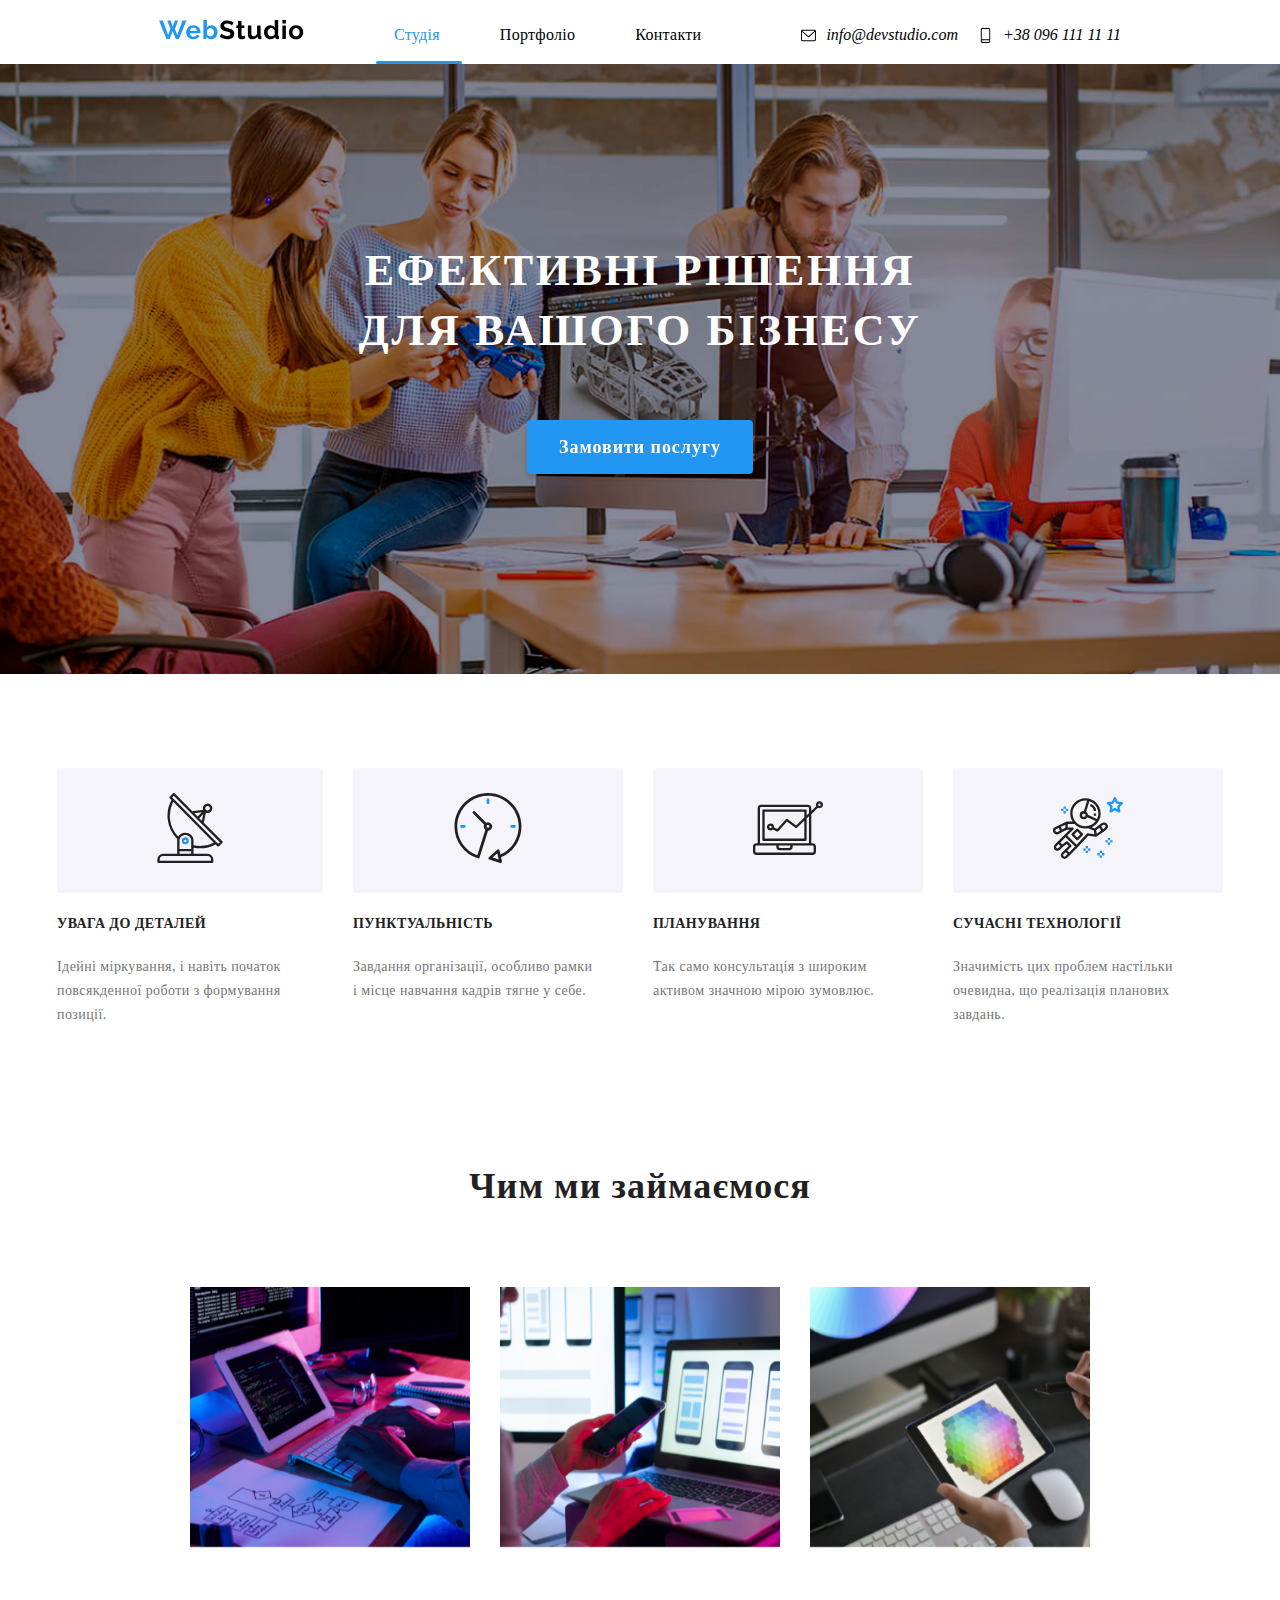
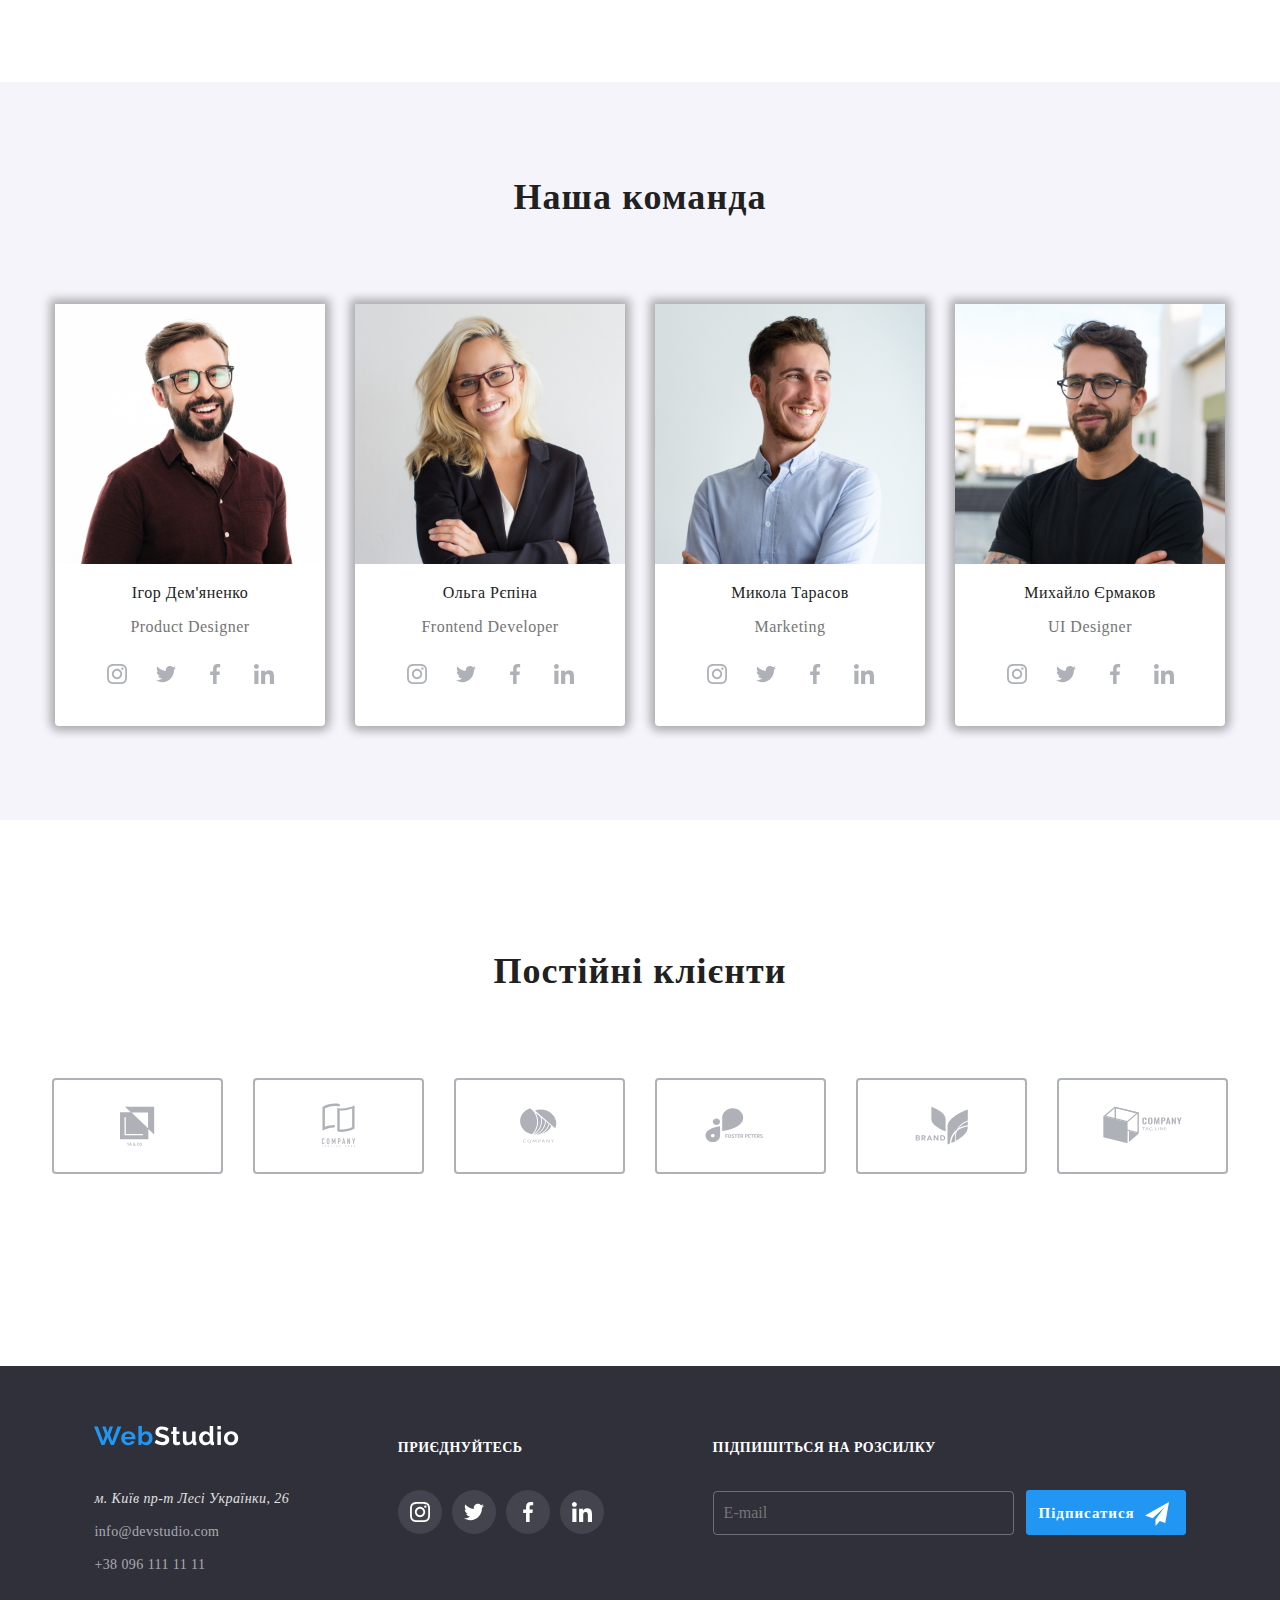
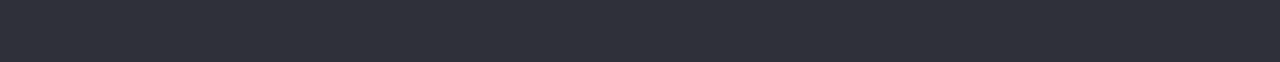
==== index.html @ d67a6b18 "adaptive" ====
<!DOCTYPE html>
<html lang="en">
<head>
    <meta charset="UTF-8">
    <meta name="viewport" content="width=device-width, initial-scale=1.0">
    <link rel="stylesheet" href="./src/studio-pages/css/normalize.css">
    <link rel="stylesheet" href="./src/studio-pages/css/reset.css">
    <link rel="stylesheet" href="./src/studio-pages/css/styles.css">
    <title>Document</title>
</head>
<body>
    <header class="header">
        <div class="container">
            <div class="header__content-element">
                <a href="#" class="logo">
                    <svg class="webs" width="145" height="20" viewBox="0 0 145 20" fill="none" xmlns="http://www.w3.org/2000/svg">
                        <path d="M8.294 0.592H11.596L13.676 6.702L15.756 0.592H19.084L15.938 8.99L18.278 14.892L23.504 0.539999H27.404L19.89 19H16.874L13.676 11.252L10.478 19H7.462L0 0.539999H3.848L9.1 14.892L11.388 8.99L8.294 0.592ZM34.3793 19.26C33.2873 19.26 32.2993 19.078 31.4153 18.714C30.5313 18.3327 29.7773 17.8213 29.1533 17.18C28.5293 16.5387 28.044 15.7933 27.6973 14.944C27.368 14.0947 27.2033 13.202 27.2033 12.266C27.2033 11.2953 27.368 10.3853 27.6973 9.536C28.0266 8.66933 28.5033 7.91533 29.1273 7.274C29.7513 6.61533 30.5053 6.09533 31.3893 5.714C32.2906 5.33267 33.296 5.142 34.4053 5.142C35.5146 5.142 36.5026 5.33267 37.3693 5.714C38.2533 6.09533 38.9986 6.60667 39.6053 7.248C40.2293 7.88933 40.6973 8.63467 41.0093 9.484C41.3386 10.3333 41.5033 11.2173 41.5033 12.136C41.5033 12.3613 41.4946 12.578 41.4773 12.786C41.4773 12.994 41.46 13.1673 41.4253 13.306H30.8953C30.9473 13.8433 31.0773 14.32 31.2853 14.736C31.4933 15.152 31.762 15.5073 32.0913 15.802C32.4206 16.0967 32.7933 16.322 33.2093 16.478C33.6253 16.634 34.0586 16.712 34.5093 16.712C35.2026 16.712 35.8526 16.5473 36.4593 16.218C37.0833 15.8713 37.508 15.4207 37.7333 14.866L40.7233 15.698C40.2206 16.738 39.4146 17.596 38.3053 18.272C37.2133 18.9307 35.9046 19.26 34.3793 19.26ZM37.9153 11.044C37.8286 10.0213 37.4473 9.20667 36.7713 8.6C36.1126 7.976 35.3066 7.664 34.3533 7.664C33.8853 7.664 33.4433 7.75067 33.0273 7.924C32.6286 8.08 32.2733 8.30533 31.9613 8.6C31.6493 8.89467 31.3893 9.25 31.1813 9.666C30.9906 10.082 30.878 10.5413 30.8433 11.044H37.9153ZM52.1538 19.26C51.1138 19.26 50.1864 19.026 49.3718 18.558C48.5571 18.09 47.9158 17.4487 47.4478 16.634V19H44.4058V0.0199995H47.8898V7.768C48.3751 6.936 49.0078 6.29467 49.7878 5.844C50.5851 5.376 51.5124 5.142 52.5698 5.142C53.4538 5.142 54.2598 5.33267 54.9878 5.714C55.7158 6.09533 56.3398 6.60667 56.8598 7.248C57.3971 7.88933 57.8044 8.64333 58.0818 9.51C58.3764 10.3767 58.5238 11.2867 58.5238 12.24C58.5238 13.228 58.3591 14.1467 58.0298 14.996C57.7178 15.8453 57.2758 16.5907 56.7038 17.232C56.1318 17.856 55.4558 18.35 54.6758 18.714C53.8958 19.078 53.0551 19.26 52.1538 19.26ZM51.1918 16.296C51.7464 16.296 52.2578 16.192 52.7258 15.984C53.1938 15.7587 53.5924 15.464 53.9218 15.1C54.2511 14.736 54.5024 14.3113 54.6758 13.826C54.8664 13.3407 54.9618 12.8207 54.9618 12.266C54.9618 11.7113 54.8751 11.1827 54.7018 10.68C54.5284 10.1773 54.2771 9.73533 53.9478 9.354C53.6358 8.97267 53.2631 8.66933 52.8298 8.444C52.3964 8.21867 51.9198 8.106 51.3998 8.106C50.6198 8.106 49.9178 8.366 49.2938 8.886C48.6871 9.38867 48.2191 10.0127 47.8898 10.758V14.008C48.0111 14.3547 48.1844 14.6667 48.4098 14.944C48.6524 15.2213 48.9211 15.464 49.2158 15.672C49.5104 15.8627 49.8311 16.0187 50.1778 16.14C50.5244 16.244 50.8624 16.296 51.1918 16.296Z" fill="#2196F3"/>
                        <path d="M73.0003 5.376C72.8789 5.25467 72.6536 5.09 72.3243 4.882C72.0123 4.674 71.6223 4.47467 71.1543 4.284C70.7036 4.076 70.2096 3.90267 69.6723 3.764C69.1349 3.62533 68.5889 3.556 68.0343 3.556C67.0463 3.556 66.3096 3.738 65.8243 4.102C65.3389 4.466 65.0963 4.97733 65.0963 5.636C65.0963 6.01733 65.1829 6.338 65.3563 6.598C65.5469 6.84067 65.8156 7.05733 66.1623 7.248C66.5089 7.43867 66.9423 7.612 67.4623 7.768C67.9996 7.924 68.6149 8.08867 69.3083 8.262C70.2096 8.50467 71.0243 8.76467 71.7523 9.042C72.4976 9.31933 73.1216 9.666 73.6243 10.082C74.1443 10.498 74.5429 11.0007 74.8203 11.59C75.0976 12.162 75.2363 12.8727 75.2363 13.722C75.2363 14.71 75.0456 15.5593 74.6643 16.27C74.3003 16.9633 73.7976 17.5267 73.1563 17.96C72.5323 18.3933 71.8043 18.714 70.9723 18.922C70.1576 19.1127 69.2996 19.208 68.3983 19.208C67.0116 19.208 65.6423 19 64.2903 18.584C62.9383 18.168 61.7249 17.5787 60.6503 16.816L62.2363 13.722C62.3923 13.878 62.6696 14.086 63.0683 14.346C63.4843 14.5887 63.9696 14.84 64.5243 15.1C65.0789 15.3427 65.6943 15.5507 66.3703 15.724C67.0463 15.8973 67.7396 15.984 68.4503 15.984C70.4263 15.984 71.4143 15.3513 71.4143 14.086C71.4143 13.6873 71.3016 13.3493 71.0763 13.072C70.8509 12.7947 70.5303 12.552 70.1143 12.344C69.6983 12.136 69.1956 11.9453 68.6063 11.772C68.0169 11.5987 67.3583 11.408 66.6303 11.2C65.7463 10.9573 64.9749 10.6973 64.3163 10.42C63.6749 10.1253 63.1376 9.78733 62.7043 9.406C62.2709 9.00733 61.9416 8.55667 61.7163 8.054C61.5083 7.534 61.4043 6.91867 61.4043 6.208C61.4043 5.272 61.5776 4.44 61.9243 3.712C62.2709 2.984 62.7476 2.37733 63.3543 1.892C63.9783 1.40667 64.6976 1.04267 65.5123 0.799999C66.3269 0.539999 67.2023 0.409999 68.1383 0.409999C69.4383 0.409999 70.6343 0.617999 71.7263 1.034C72.8183 1.43267 73.7716 1.90933 74.5863 2.464L73.0003 5.376ZM86.4013 18.298C85.9333 18.506 85.3613 18.714 84.6853 18.922C84.0093 19.13 83.2986 19.234 82.5533 19.234C82.0679 19.234 81.6086 19.1733 81.1753 19.052C80.7593 18.9307 80.3866 18.74 80.0573 18.48C79.7453 18.2027 79.4939 17.856 79.3033 17.44C79.1126 17.0067 79.0173 16.4867 79.0173 15.88V8.054H77.2233V5.376H79.0173V0.956H82.5013V5.376H85.3613V8.054H82.5013V14.71C82.5013 15.1953 82.6226 15.542 82.8653 15.75C83.1253 15.9407 83.4373 16.036 83.8013 16.036C84.1653 16.036 84.5206 15.9753 84.8673 15.854C85.2139 15.7327 85.4913 15.6287 85.6993 15.542L86.4013 18.298ZM93.1558 19.26C91.7518 19.26 90.6858 18.8093 89.9578 17.908C89.2298 17.0067 88.8658 15.672 88.8658 13.904V5.376H92.3498V13.15C92.3498 15.2473 93.1038 16.296 94.6118 16.296C95.2878 16.296 95.9378 16.0967 96.5618 15.698C97.2031 15.282 97.7231 14.658 98.1218 13.826V5.376H101.606V14.996C101.606 15.36 101.666 15.62 101.788 15.776C101.926 15.932 102.143 16.0187 102.438 16.036V19C102.091 19.0693 101.796 19.1127 101.554 19.13C101.328 19.1473 101.12 19.156 100.93 19.156C100.306 19.156 99.7944 19.0173 99.3958 18.74C99.0144 18.4453 98.7891 18.0467 98.7198 17.544L98.6418 16.452C98.0351 17.388 97.2551 18.09 96.3018 18.558C95.3484 19.026 94.2998 19.26 93.1558 19.26ZM111.49 19.26C110.554 19.26 109.687 19.078 108.89 18.714C108.093 18.35 107.408 17.8473 106.836 17.206C106.264 16.5647 105.813 15.8193 105.484 14.97C105.172 14.1033 105.016 13.176 105.016 12.188C105.016 11.2 105.163 10.2813 105.458 9.432C105.77 8.58267 106.195 7.83733 106.732 7.196C107.269 6.55467 107.911 6.052 108.656 5.688C109.401 5.324 110.216 5.142 111.1 5.142C112.105 5.142 113.007 5.38467 113.804 5.87C114.619 6.35533 115.251 6.988 115.702 7.768V0.0199995H119.186V14.996C119.186 15.36 119.247 15.62 119.368 15.776C119.489 15.932 119.697 16.0187 119.992 16.036V19C119.385 19.1213 118.891 19.182 118.51 19.182C117.886 19.182 117.375 19.026 116.976 18.714C116.577 18.402 116.352 17.9947 116.3 17.492L116.222 16.634C115.719 17.5007 115.035 18.1593 114.168 18.61C113.319 19.0433 112.426 19.26 111.49 19.26ZM112.4 16.296C112.729 16.296 113.067 16.244 113.414 16.14C113.761 16.0187 114.081 15.854 114.376 15.646C114.671 15.438 114.931 15.1953 115.156 14.918C115.399 14.6407 115.581 14.3373 115.702 14.008V10.758C115.563 10.3767 115.364 10.03 115.104 9.718C114.861 9.38867 114.575 9.11133 114.246 8.886C113.934 8.64333 113.596 8.45267 113.232 8.314C112.885 8.17533 112.539 8.106 112.192 8.106C111.672 8.106 111.187 8.21867 110.736 8.444C110.303 8.66933 109.93 8.98133 109.618 9.38C109.306 9.76133 109.063 10.2033 108.89 10.706C108.717 11.2087 108.63 11.7287 108.63 12.266C108.63 12.838 108.725 13.3667 108.916 13.852C109.107 14.3373 109.367 14.762 109.696 15.126C110.025 15.49 110.415 15.776 110.866 15.984C111.334 16.192 111.845 16.296 112.4 16.296ZM123.386 19V5.376H126.87V19H123.386ZM123.386 3.478V0.0199995H126.87V3.478H123.386ZM137.085 19.26C135.975 19.26 134.979 19.0693 134.095 18.688C133.211 18.3067 132.457 17.7953 131.833 17.154C131.226 16.4953 130.758 15.7413 130.429 14.892C130.099 14.0427 129.935 13.15 129.935 12.214C129.935 11.2607 130.099 10.3593 130.429 9.51C130.758 8.66067 131.226 7.91533 131.833 7.274C132.457 6.61533 133.211 6.09533 134.095 5.714C134.979 5.33267 135.975 5.142 137.085 5.142C138.194 5.142 139.182 5.33267 140.049 5.714C140.933 6.09533 141.678 6.61533 142.285 7.274C142.909 7.91533 143.385 8.66067 143.715 9.51C144.044 10.3593 144.209 11.2607 144.209 12.214C144.209 13.15 144.044 14.0427 143.715 14.892C143.385 15.7413 142.917 16.4953 142.311 17.154C141.704 17.7953 140.959 18.3067 140.075 18.688C139.191 19.0693 138.194 19.26 137.085 19.26ZM133.523 12.214C133.523 12.8207 133.609 13.3753 133.783 13.878C133.973 14.3633 134.225 14.788 134.537 15.152C134.866 15.516 135.247 15.802 135.681 16.01C136.114 16.2007 136.582 16.296 137.085 16.296C137.587 16.296 138.055 16.2007 138.489 16.01C138.922 15.802 139.295 15.516 139.607 15.152C139.936 14.788 140.187 14.3547 140.361 13.852C140.551 13.3493 140.647 12.7947 140.647 12.188C140.647 11.5987 140.551 11.0527 140.361 10.55C140.187 10.0473 139.936 9.614 139.607 9.25C139.295 8.886 138.922 8.60867 138.489 8.418C138.055 8.21 137.587 8.106 137.085 8.106C136.582 8.106 136.114 8.21 135.681 8.418C135.247 8.626 134.866 8.912 134.537 9.276C134.225 9.64 133.973 10.0733 133.783 10.576C133.609 11.0787 133.523 11.6247 133.523 12.214Z" fill="black"/>
                    </svg>
                </a>
                <div class="header__content">
                    <div class="header__content-top">
                        <nav class="navigation">
                            <ul class="navigation__list">
                                <li class="navigation__list-item">
                                    <a href="./index.html" class="navigation__list-link active">Студія</a>
                                </li>
                                <li class="navigation__list-item">
                                    <a href="./portfolio.html" class="navigation__list-link">Портфоліо</a>
                                </li>
                                <li class="navigation__list-item">
                                    <a href="#contacts" class="navigation__list-link">Контакти</a>
                                </li>
                            </ul>
                        </nav>
                    </div>
                    <address class="address">
                        <a href="mailto:info@devstudio.com" class="address__link">
                            <svg version="1.1" xmlns="http://www.w3.org/2000/svg" width="15" height="15" viewBox="0 0 1365 1024" fill="inherit">
                                <g id="icomoon-ignore"></g>
                                <path d="M1237.333 0h-1109.333c-70.571 0-128 57.429-128 128v768c0 70.571 57.429 128 128 128h1109.333c70.571 0 128-57.429 128-128v-768c0-70.571-57.429-128-128-128zM1237.333 85.333c5.803 0 11.349 1.195 16.384 3.328l-571.051 494.933-571.051-494.933c4.836-2.091 10.465-3.313 16.378-3.328h1109.339zM1237.333 938.667h-1109.333c-23.564 0-42.667-19.103-42.667-42.667v0-717.227l569.344 493.483c7.448 6.5 17.256 10.464 27.989 10.464s20.541-3.963 28.040-10.507l-0.051 0.043 569.344-493.483v717.227c0 23.564-19.103 42.667-42.667 42.667v0z"></path>
                            </svg>                                
                            info@devstudio.com
                        </a>
                        <a href="tel:+380961111111" class="address__link">
                            <svg version="1.1" xmlns="http://www.w3.org/2000/svg" width="15" height="15" viewBox="0 0 640 1024" fill="inherit">
                                <g id="icomoon-ignore"></g>
                                <path fill="inherit" d="M544 0h-448c-52.928 0-96 43.072-96 96v832c0 52.928 43.072 96 96 96h448c52.928 0 96-43.072 96-96v-832c0-52.928-43.072-96-96-96zM96 64h448c17.673 0 32 14.327 32 32v0 672h-512v-672c0-17.673 14.327-32 32-32v0zM544 960h-448c-17.673 0-32-14.327-32-32v0-96h512v96c0 17.673-14.327 32-32 32v0z"></path>
                                <path fill="#757575" d="M150.656 879.296c5.767 5.232 9.374 12.755 9.374 21.12s-3.607 15.888-9.35 21.099l-0.024 0.021c-5.952 5.449-13.914 8.787-22.656 8.787s-16.704-3.339-22.681-8.81l0.025 0.023c-5.767-5.232-9.374-12.755-9.374-21.12s3.607-15.888 9.35-21.099l0.024-0.021c5.952-5.449 13.914-8.787 22.656-8.787s16.704 3.339 22.681 8.81l-0.025-0.023z"></path>
                            </svg>
                            +38 096 111 11 11
                        </a>
                    </address>
                </div>
                <div class="header__burger">
                    <nav class="header__navigation">
                        <input type="checkbox" id="toggle" class="header__form">
                        <label for="toggle" class="header__lab">
                          <span></span>
                        </label>
                        <ul class="menu__burger">
                            <li class="menu__burger-item">
                                <a href="#" class="menu__link-studio menu__burger-link">Студія</a>
                            </li>
                            <li class="menu__burger-item">
                                <a href="#" class="menu__burger-link">Портфоліо</a>
                            </li>
                            <li class="menu__burger-item">
                                <a href="#" class="menu__burger-link">Контакти</a>
                            </li>
                        </ul>
                        <div class="contacts"> 
                            <address class="address">
                                <a href="mailto:info@devstudio.com" class="address__email">
                                    info@devstudio.com
                                </a>
                            </address>
                            <address class="address">
                                <a href="tel:+380961111111"  class="address__number">
                                    +38 096 111 11 11
                                </a>
                            </address>
                        </div>
                        <div class="social__programs">
                            <ul class="sites">
                                <li class="site__item">
                                    <a href="https://instagram.com/" class="site__link">
                                        Instagram
                                    </a>
                                </li>
                                <li class="site__item">
                                    <a href="https://twitter.com/" class="site__link">
                                        Twitter
                                    </a>
                                </li>
                                <li class="site__item">
                                    <a href="http://facebook.com/" class="site__link">
                                        Facebook
                                    </a>
                                </li>
                                <li class="site__item">
                                    <a href="https://www.linkedin.com/" class="site__link">
                                        LinkedIn
                                    </a>
                                </li>
                            </ul>
                        </div>
                    </nav>
                </div>
            </div>
        </div>
    </header>
    <main>
        <section class="overlay">
            <div class="container overlay__content">
                <h1 class="overlay__title">
                    Ефективні рішення <br>
                    для вашого бізнесу
                </h1>
                <button class="overlay__button btn-open" data-modal-open>
                    <span data-hover="Замовити послугу">
                        Замовити послугу
                    </span>
                </button>
                <div class="backdrop is-hidden" data-modal>
                    <div class="modal">
                      <span class="modal__btn" data-modal-close>
                        <svg class="modal__btn-svg" width="18" height="18" viewBox="0 0 18 18" xmlns="http://www.w3.org/2000/svg">
                          <path d="M15 4.10786L13.8921 3L9.5 7.39214L5.10786 3L4 4.10786L8.39214 8.5L4 12.8921L5.10786 14L9.5 9.60786L13.8921 14L15 12.8921L10.6079 8.5L15 4.10786Z" fill="inherit"/>
                          </svg>
                      </span>
                      <h3 class="modal__title">
                        Залиште свої дані, ми вам передзвонимо
                      </h3>
                      <form class="search">
                        <div class="search__contact">
                          <div class="search__contact-name">
                            <label class="contact__name" for="name">Ім'я</label>
                            <input type="name" class="contact__name-term" name="name" required>
                          </div>
                          <div class="search__contact-mobile">
                            <label class="contact__name" for="tel">Телефон</label> 
                            <input type="tel" class="contact__mobile-term" name="phone" required>
                          </div>
                          <div class="search__contact-email">
                            <label class="contact__name" for="emeil">Пошта</label>
                            <input type="email" class="contact__email-term" name="emeil" required>
                          </div>
                          <div class="search__contact-comment">
                            <label class="contact__name" for="text">Коментар</label>
                            <textarea name="text" class="contact__comment-term" id="" cols="30" rows="10" placeholder="Введіть текст"></textarea>
                          </div>
                        </div>
                      </form>
                      <div class="contract">
                        <div class="contract__circs">
                            <label class="contract__circs-check">
                                <input type="checkbox">
                                <span class="checkmark"></span>
                            </label>
                            <p class="contract__circs-text">
                                Погоджуюся з розсилкою та приймаю
                            </p>
                            <a href="#" class="contract__circs-link">
                                Умови договору
                            </a>
                        </div>
                        <button type="submit" class="contract__circs-button">Відправити</button>
                      </div>
                    </div>
                </div>
            </div>
        </section>
        <section class="information">
            <div class="container information__content">
                <div class="information__content-attention">
                    <div class="information__attention-photo">
                        <svg class="attention-to-detil" xmlns="http://www.w3.org/2000/svg" width="66" height="70" fill="none">
                            <path fill="#212121" d="m65.316 48.339-18.47-18.605 2.05-10.097a4.655 4.655 0 0 0 1.66.319h.014a4.723 4.723 0 1 0-4.394-3.14l-10.85 1.325L17.628.35a1.166 1.166 0 0 0-.824-.35c-.306.002-.6.124-.817.34L12.68 3.63a1.167 1.167 0 0 0 0 1.65l1.78 1.805a32.686 32.686 0 0 0 5.511 38.638c.094.09.202.161.32.213a6.77 6.77 0 0 0-.114 1.197v13.534h-14A5.84 5.84 0 0 0 .342 66.5v2.333C.342 69.478.865 70 1.51 70h53.667c.644 0 1.166-.522 1.166-1.167V66.5a5.84 5.84 0 0 0-5.833-5.833h-14v-5.998c2.193.46 4.428.694 6.669.7a32.483 32.483 0 0 0 15.4-3.901l1.79 1.8c.216.221.513.347.823.35.306-.002.6-.124.817-.34l3.308-3.29a1.167 1.167 0 0 0 0-1.65ZM48.925 13.635a2.333 2.333 0 1 1 1.645 3.987h-.008a2.333 2.333 0 0 1-1.633-3.987h-.004ZM46.178 21.3l-1.309 6.444-2.571-2.587 3.88-3.857Zm-1.325-1.973-4.2 4.176-3.25-3.267 7.45-.909ZM50.509 63a3.5 3.5 0 0 1 3.5 3.5v1.167H2.676V66.5a3.5 3.5 0 0 1 3.5-3.5h44.333Zm-16.333-4.667v2.334H22.509v-2.334h11.667ZM22.509 56v-8.867c0-2.83 2.617-5.133 5.833-5.133 3.217 0 5.834 2.303 5.834 5.133V56H22.509Zm14-3.71v-5.157c0-4.117-3.663-7.466-8.167-7.466a8.312 8.312 0 0 0-7.177 3.907A30.34 30.34 0 0 1 16.18 8.82l40.692 40.925a30.233 30.233 0 0 1-20.363 2.544Zm24.695-1.496-1.644-1.653L16.792 6.116l-1.65-1.655 1.65-1.645L34.15 20.272c.008 0 .013.015.021.021l28.688 28.856-1.655 1.645Z"/>
                            <path fill="#2196F3" d="M28.353 44.333h-.01a3.5 3.5 0 0 0-.011 7h.01a3.5 3.5 0 1 0 .01-7Zm.816 4.328a1.167 1.167 0 1 1-.827-1.994 1.166 1.166 0 0 1 .817 1.993h.01Z"/>
                        </svg>
                    </div>
                    <h5 class="information__title">
                        УВАГА ДО ДЕТАЛЕЙ
                    </h5>
                    <p class="information__text">
                        Ідейні міркування, і навіть початок <br> 
                        повсякденної роботи з формування <br> 
                        позиції.
                    </p>
                </div>
                <div class="information__content-punctuality">
                    <div class="information__clock-photo">
                        <svg class="clock" xmlns="http://www.w3.org/2000/svg" width="70" height="70" fill="none">
                            <g clip-path="url(#a)">
                                <path fill="#212121" d="M68.461 33.471C68.458 14.982 53.466-.004 34.975 0 16.485.004 1.5 14.996 1.504 33.486A33.479 33.479 0 0 0 24.799 65.37c.133.042.27.063.41.063.263 0 .521-.071.748-.205.296-.175.516-.453.62-.78l8.454-26.797a4.184 4.184 0 1 0-1.837-7.95L22.025 18.53a1.395 1.395 0 0 0-1.972 1.973l11.163 11.176a4.104 4.104 0 0 0 1.173 5.051l-8.055 25.535C8.414 56.4.262 38.74 6.126 22.82 11.991 6.9 29.65-1.252 45.571 4.613c15.92 5.864 24.072 23.524 18.207 39.444A30.72 30.72 0 0 1 47.455 61.5l-.87-4.1a1.394 1.394 0 0 0-2.294-.752l-8.393 7.494a1.394 1.394 0 0 0 .505 2.372l10.716 3.42a1.394 1.394 0 0 0 1.791-1.619l-.855-4.022a33.37 33.37 0 0 0 20.406-30.82Zm-33.478-1.394a1.395 1.395 0 1 1 0 2.79 1.395 1.395 0 0 1 0-2.79Zm4.594 32.515 4.778-4.262 1.319 6.213-6.097-1.951Z"/>
                                <path fill="#2196F3" d="M33.588 6.967v2.79a1.395 1.395 0 1 0 2.79 0v-2.79a1.395 1.395 0 0 0-2.79 0ZM8.479 32.077a1.395 1.395 0 0 0 0 2.79h2.79a1.395 1.395 0 1 0 0-2.79h-2.79ZM61.486 34.867a1.395 1.395 0 1 0 0-2.79h-2.79a1.395 1.395 0 0 0 0 2.79h2.79Z"/>
                            </g>
                            <defs>
                                <clipPath id="a">
                                    <path fill="#fff" d="M0 0h70v70H0z"/>
                                </clipPath>
                            </defs>
                        </svg>
                    </div>
                    <h5 class="information__title">
                        ПУНКТУАЛЬНІСТЬ
                    </h5>
                    <p class="information__text">
                        Завдання організації, особливо рамки <br> 
                        і місце навчання кадрів тягне у себе.
                    </p>
                </div>
                <div class="information__content-planninig">
                    <div class="information__planning-photo">
                        <svg class="planning" xmlns="http://www.w3.org/2000/svg" width="70" height="54" fill="none">
                            <path fill="#212121" d="M3.498 53.886h55.97a3.498 3.498 0 0 0 3.499-3.498v-4.664a3.498 3.498 0 0 0-3.498-3.498h-1.166v-29.08l6.623-6.274a3.518 3.518 0 1 0-1.633-1.668l-4.99 4.73v-2.69a3.498 3.498 0 0 0-3.498-3.498H8.162a3.498 3.498 0 0 0-3.498 3.498v34.982H3.498A3.498 3.498 0 0 0 0 45.724v4.664a3.498 3.498 0 0 0 3.498 3.498ZM66.465 2.58a1.166 1.166 0 1 1 0 2.332 1.166 1.166 0 0 1 0-2.332ZM6.996 7.244c0-.644.522-1.166 1.166-1.166h46.643c.644 0 1.166.522 1.166 1.166v4.897l-2.332 2.216v-4.78c0-.645-.523-1.167-1.167-1.167H10.495c-.644 0-1.167.522-1.167 1.166v29.152c0 .644.523 1.166 1.167 1.166h41.977c.645 0 1.167-.522 1.167-1.166V17.565l2.332-2.21v26.87H6.996V7.246Zm10.495 15.159a3.498 3.498 0 1 0 2.422 6.012l4.053 2.034c.471.235 1.042.125 1.392-.269l8.616-9.693 8.47 6.347c.455.34 1.089.304 1.501-.086l7.361-6.973v17.787H11.661v-26.82h39.645v5.82l-8.25 7.813-8.54-6.403a1.167 1.167 0 0 0-1.572.157l-8.734 9.828-3.265-1.633c.023-.14.038-.281.044-.423a3.498 3.498 0 0 0-3.498-3.498Zm1.166 3.498a1.166 1.166 0 1 1-2.332 0 1.166 1.166 0 0 1 2.332 0Zm6.996 18.657h11.66v1.166c0 .644-.521 1.166-1.165 1.166h-9.329a1.166 1.166 0 0 1-1.166-1.166v-1.166Zm-23.32 1.166c0-.644.521-1.166 1.165-1.166h19.823v1.166a3.498 3.498 0 0 0 3.498 3.498h9.329a3.498 3.498 0 0 0 3.498-3.498v-1.166h19.823c.644 0 1.166.522 1.166 1.166v4.664c0 .644-.522 1.166-1.166 1.166H3.499a1.166 1.166 0 0 1-1.167-1.166v-4.664Z"/>
                        </svg>
                    </div>
                    <h5 class="information__title">
                        ПЛАНУВАННЯ
                    </h5>
                    <p class="information__text">
                        Так само консультація з широким <br> 
                        активом значною мірою зумовлює.
                    </p>
                </div>
                <div class="information__content-technology">
                    <div class="information__astronaut-photo">
                        <svg class="astronaut" xmlns="http://www.w3.org/2000/svg" width="70" height="70" fill="none">
                            <path fill="#2196F3" d="M69.943 9.896a1.168 1.168 0 0 0-.941-.793l-4.18-.608-1.87-3.787c-.391-.798-1.7-.798-2.091 0l-1.87 3.787-4.18.608a1.167 1.167 0 0 0-.648 1.99l3.026 2.948-.714 4.162c-.075.438.105.88.463 1.142.363.263.837.296 1.23.088l3.738-1.966 3.738 1.966a1.168 1.168 0 0 0 1.693-1.23l-.714-4.162 3.025-2.949a1.17 1.17 0 0 0 .295-1.196ZM64.556 12.8c-.275.267-.4.655-.335 1.033l.417 2.437-2.188-1.15a1.165 1.165 0 0 0-1.088 0l-2.188 1.15.417-2.437a1.168 1.168 0 0 0-.334-1.033l-1.773-1.727 2.448-.355c.38-.055.708-.294.879-.639l1.094-2.216 1.094 2.216c.17.345.498.584.879.639l2.448.355-1.77 1.727ZM57.167 44.892h-2.333v2.334h2.333v-2.334ZM57.167 49.56h-2.333v2.332h2.333V49.56ZM59.5 47.226h-2.333v2.333H59.5v-2.333ZM54.834 47.226H52.5v2.333h2.334v-2.333ZM49 57.726h-2.333v2.333H49v-2.333ZM49 62.393h-2.333v2.333H49v-2.333ZM51.334 60.06H49v2.333h2.334v-2.334ZM46.667 60.06h-2.334v2.333h2.334v-2.334ZM35 53.06h-2.333v2.333H35v-2.334ZM35 57.726h-2.333v2.333H35v-2.333ZM37.333 55.392H35v2.334h2.333v-2.334ZM32.667 55.392h-2.334v2.334h2.334v-2.334ZM12.833 13.392H10.5v2.333h2.333v-2.333ZM12.833 18.059H10.5v2.333h2.333V18.06ZM15.166 15.725h-2.333v2.334h2.333v-2.334ZM10.5 15.725H8.166v2.334H10.5v-2.334Z"/>
                            <path fill="#212121" d="M54.063 30.974a3.88 3.88 0 0 0-2.599-1.541 3.886 3.886 0 0 0-2.93.77L45.794 32.3l-.001.002-4.151 3.1-2.97-1.184c5.296-2.376 8.998-7.674 8.998-13.825 0-8.363-6.83-15.167-15.227-15.167s-15.228 6.804-15.228 15.167c0 3.031.907 5.85 2.45 8.222l-6.046-.053h-.01c-.019 0-.034.01-.051.01a1.14 1.14 0 0 0-.34.069c-.028.01-.057.016-.084.029-.014.006-.028.007-.042.014l-7.072 3.491c-.001 0-.003 0-.003.002l-4.141 1.991a.905.905 0 0 0-.138.077A3.895 3.895 0 0 0 .43 39.268a3.884 3.884 0 0 0 2.31 1.944 3.891 3.891 0 0 0 3.016-.281l3.036-1.614 4.952-2.558 2.968-.017L4.808 48.588c0 .002-.002.002-.003.003l-2.928 2.916a3.607 3.607 0 0 0-1.073 2.577 3.647 3.647 0 0 0 3.652 3.64c.936 0 1.869-.355 2.582-1.062l2.875-2.863 3.808-2.843 1.97 1.962-3.853 3.837-.004.002-2.928 2.917a3.607 3.607 0 0 0-1.073 2.576c0 .973.38 1.889 1.073 2.579a3.65 3.65 0 0 0 2.58 1.061c.935 0 1.87-.354 2.582-1.061l2.93-2.917 4.686-4.667.002-.003 2.21-2.188-.01-.008c.015-.014.035-.019.049-.034l11.3-12.377 7.593 1.08c.055.008.11.012.165.012.14 0 .277-.034.41-.084.038-.014.071-.033.108-.051.042-.021.086-.033.126-.06l7.029-4.666c.026-.018.04-.046.064-.065.028-.022.063-.031.089-.056l2.78-2.605a3.892 3.892 0 0 0 .465-5.166ZM4.66 38.872a1.56 1.56 0 0 1-1.221.113 1.565 1.565 0 0 1-.465-2.755l2.874-1.383.692 2.022.29.85-2.17 1.153Zm7.65-3.998-3.387 1.75-.558-1.633-.402-1.174 4.434-2.189-.087 3.246Zm33.03-14.482c0 2.009-.48 3.904-1.31 5.599l-9.147-4.155a4.07 4.07 0 0 0-1.724-3.035l3.203-10.633c5.2 1.655 8.978 6.507 8.978 12.224Zm-25.788 0c0-7.076 5.784-12.834 12.894-12.834.553 0 1.094.047 1.63.115L30.943 18.07c-.042 0-.081-.013-.125-.013a4.094 4.094 0 0 0-4.096 4.084 4.095 4.095 0 0 0 4.096 4.083c1.52 0 2.832-.838 3.54-2.066l8.45 3.838c-2.352 3.165-6.114 5.228-10.362 5.228-7.11 0-12.894-5.757-12.894-12.833Zm13.03 1.75c0 .965-.792 1.75-1.764 1.75a1.759 1.759 0 0 1-1.762-1.75c0-.965.79-1.75 1.762-1.75s1.763.785 1.763 1.75ZM5.391 55.007a1.33 1.33 0 0 1-1.87.002 1.3 1.3 0 0 1 0-1.847l2.105-2.097L7.49 52.92l-2.097 2.088Zm7.03 8.167a1.33 1.33 0 0 1-1.87.002 1.299 1.299 0 0 1 0-1.847l2.106-2.098.88.876.983.978-2.099 2.09Zm7.616-7.588-.003.003-3.86 3.85-.882-.877-.982-.977 3.857-3.84v-.001l.004-.002c.087-.088.142-.193.196-.297.015-.03.044-.056.057-.087.036-.09.042-.187.056-.281.007-.054.03-.104.03-.16 0-.077-.028-.153-.044-.23-.014-.07-.014-.141-.041-.209a1.166 1.166 0 0 0-.2-.301c-.022-.026-.03-.058-.054-.083h-.002s0-.003-.002-.005l-3.515-3.5c-.037-.037-.085-.052-.127-.084a1.122 1.122 0 0 0-.19-.126 1.091 1.091 0 0 0-.204-.07 1.134 1.134 0 0 0-.226-.044 1.142 1.142 0 0 0-.209.01c-.078.01-.151.02-.227.045-.074.023-.139.06-.206.098-.044.024-.093.033-.133.063l-3.88 2.896-1.97-1.963 5.248-5.22 9.538 9.382-2.029 2.01Zm14.917-15.349c-.034-.005-.066.008-.1.006a1.148 1.148 0 0 0-.252.015 1.081 1.081 0 0 0-.404.15c-.065.04-.124.081-.181.134-.028.024-.062.036-.088.064L23.653 51.862l-9.468-9.311 6.197-6.165a1.168 1.168 0 0 0-.83-1.993l-4.854.028.061-3.516 6.79.058a15.2 15.2 0 0 0 10.897 4.596c.957 0 1.89-.1 2.799-.268.087.07.174.14.283.185l5.272 2.1.333 1.659.39 1.937-6.569-.935Zm8.84.39-.685-3.408 3.164-2.363.828 1.1 1.242 1.649-4.55 3.022Zm8.21-6.193-1.832 1.717-2.037-2.704 1.818-1.394c.34-.261.768-.368 1.188-.313.422.06.796.28 1.05.622a1.562 1.562 0 0 1-.187 2.072Z"/>
                            <path fill="#212121" d="m29.755 40.565-4.688-4.667a1.166 1.166 0 0 0-1.646 0l-4.687 4.667a1.172 1.172 0 0 0 0 1.654l4.686 4.667a1.166 1.166 0 0 0 1.647 0l4.688-4.667a1.167 1.167 0 0 0 0-1.654Zm-5.51 3.848-3.034-3.02 3.033-3.021 3.035 3.02-3.035 3.02ZM37.547 11.092l-.564 2.266c.156.039 3.801.988 3.801 4.7h2.334c0-4.412-3.644-6.486-5.571-6.966ZM43.118 20.392h-2.334v2.333h2.334v-2.333Z"/>
                        </svg>
                    </div>
                    <h5 class="information__title">
                        СУЧАСНІ ТЕХНОЛОГІЇ
                    </h5>
                    <p class="information__text">
                        Значимість цих проблем настільки <br> 
                        очевидна, що реалізація планових <br> 
                        завдань.
                    </p>
                </div>
            </div>
        </section>
        <section class="occupation">
            <div class="container occupation__content">
                <h2 class="occupation__title">
                    Чим ми займаємося
                </h2>
                <div class="group">
                    <div class="group__content">
                        <img src="./src/studio-pages/image/chapter-three/box 1.png" alt="ups" class="group__photo" width="280" height="260">
                        <p class="group__text-one">
                            ДЕКСТОПНІ ДОДАТКИ
                        </p>
                    </div>
                    <div class="group__content-two">
                        <img src="./src/studio-pages/image/chapter-three/2.png" alt="ups" class="group__photo" width="280" height="260">
                        <p class="group__text-two">
                            МОБІЛЬНІ ДОДАТКИ
                        </p>
                    </div>
                    <div class="group__content-three">
                        <img src="./src/studio-pages/image/chapter-three/3.png" alt="ups" class="group__photo" width="280" height="260">
                        <p class="group__text-three">
                            ДИЗАЙНЕРСЬКІ РІШЕННЯ
                        </p>
                    </div>
                </div>
            </div>
        </section>
        <section class="team">
            <div class="container team__content">
                <h3 class="team__title">
                    Наша команда
                </h3>
                <div class="web">
                    <div class="card">
                        <img class="card__photo" src="./src/studio-pages/image/chapter-four/Igor.png" alt="ups">
                        <p class="card__igor">Ігор Дем'яненко</p>
                        <p class="card__product">Product Designer</p>
                        <div class="card__social-networks">
                            <div class="card__social">
                                <a href="https://www.instagram.com" class="card__social-link">
                                    <svg class="card__social-svg" width="44" height="44" viewBox="0 0 44 44" xmlns="http://www.w3.org/2000/svg" fill="#AFB1B8">
                                        <g clip-path="url(#clip0_11_3173)">
                                        <path d="M31.9804 17.8801C31.9336 16.8174 31.7617 16.0868 31.5156 15.4537C31.2616 14.7818 30.8709 14.1801 30.359 13.68C29.8589 13.1721 29.2533 12.7774 28.5891 12.5274C27.9524 12.2813 27.2256 12.1094 26.163 12.0626C25.0924 12.0118 24.7525 12 22.0371 12C19.3217 12 18.9818 12.0118 17.9152 12.0586C16.8525 12.1055 16.1219 12.2775 15.489 12.5235C14.8169 12.7774 14.2153 13.1681 13.7152 13.68C13.2073 14.1801 12.8127 14.7857 12.5626 15.4499C12.3164 16.0868 12.1446 16.8134 12.0977 17.8761C12.0469 18.9467 12.0352 19.2866 12.0352 22.002C12.0352 24.7173 12.0469 25.0572 12.0938 26.1239C12.1406 27.1865 12.3126 27.9171 12.5588 28.5502C12.8127 29.2221 13.2073 29.8238 13.7152 30.3239C14.2153 30.8318 14.8209 31.2265 15.4851 31.4765C16.1219 31.7226 16.8486 31.8945 17.9114 31.9413C18.9779 31.9883 19.3179 31.9999 22.0333 31.9999C24.7487 31.9999 25.0885 31.9883 26.1552 31.9413C27.2179 31.8945 27.9484 31.7226 28.5813 31.4765C29.9254 30.9568 30.9881 29.8941 31.5078 28.5502C31.7538 27.9133 31.9258 27.1865 31.9727 26.1239C32.0195 25.0572 32.0313 24.7173 32.0313 22.002C32.0313 19.2866 32.0273 18.9467 31.9804 17.8801ZM30.1794 26.0457C30.1364 27.0225 29.9723 27.5499 29.8356 27.9015C29.4995 28.7728 28.808 29.4643 27.9367 29.8004C27.5851 29.9372 27.0538 30.1012 26.0809 30.1441C25.026 30.1911 24.7096 30.2027 22.0411 30.2027C19.3726 30.2027 19.0522 30.1911 18.0011 30.1441C17.0244 30.1012 16.4969 29.9372 16.1453 29.8004C15.7117 29.6402 15.317 29.3862 14.9967 29.0541C14.6646 28.7298 14.4106 28.3391 14.2504 27.9055C14.1137 27.5539 13.9496 27.0225 13.9067 26.0497C13.8597 24.9948 13.8481 24.6783 13.8481 22.0097C13.8481 19.3412 13.8597 19.0209 13.9067 17.9699C13.9496 16.9932 14.1137 16.4657 14.2504 16.1141C14.4106 15.6804 14.6646 15.2859 15.0007 14.9654C15.3248 14.6333 15.7155 14.3793 16.1493 14.2192C16.5009 14.0825 17.0323 13.9184 18.0051 13.8754C19.06 13.8285 19.3765 13.8168 22.0449 13.8168C24.7174 13.8168 25.0337 13.8285 26.0848 13.8754C27.0616 13.9184 27.589 14.0825 27.9407 14.2192C28.3742 14.3793 28.7689 14.6333 29.0893 14.9654C29.4213 15.2897 29.6753 15.6804 29.8356 16.1141C29.9723 16.4657 30.1364 16.997 30.1794 17.9699C30.2263 19.0248 30.238 19.3412 30.238 22.0097C30.238 24.6783 30.2263 24.9908 30.1794 26.0457Z" fill="inherit"/>
                                        <path d="M22.0371 16.8642C19.2007 16.8642 16.8994 19.1654 16.8994 22.0019C16.8994 24.8385 19.2007 27.1396 22.0371 27.1396C24.8737 27.1396 27.1749 24.8385 27.1749 22.0019C27.1749 19.1654 24.8737 16.8642 22.0371 16.8642ZM22.0371 25.3346C20.197 25.3346 18.7044 23.8422 18.7044 22.0019C18.7044 20.1617 20.197 18.6692 22.0371 18.6692C23.8774 18.6692 25.3698 20.1617 25.3698 22.0019C25.3698 23.8422 23.8774 25.3346 22.0371 25.3346Z" fill="inherit"/>
                                        <path d="M28.5775 16.6611C28.5775 17.3235 28.0404 17.8605 27.3779 17.8605C26.7155 17.8605 26.1785 17.3235 26.1785 16.6611C26.1785 15.9986 26.7155 15.4617 27.3779 15.4617C28.0404 15.4617 28.5775 15.9986 28.5775 16.6611Z" fill="inherit"/>
                                        </g>
                                        </svg>
                                </a>
                            </div>
                            <div class="card__social">
                                <a href="https://twitter.com/?lang=ru" class="card__social-link">
                                    <svg class="card__social-svg" width="44" height="44" viewBox="0 0 44 44" fill="#AFB1B8" xmlns="http://www.w3.org/2000/svg">
                                        <g clip-path="url(#clip0_11_3167)">
                                        <path d="M32 15.7988C31.2563 16.125 30.4637 16.3412 29.6375 16.4462C30.4875 15.9388 31.1363 15.1412 31.4412 14.18C30.6488 14.6525 29.7738 14.9863 28.8412 15.1725C28.0887 14.3713 27.0162 13.875 25.8462 13.875C23.5763 13.875 21.7487 15.7175 21.7487 17.9763C21.7487 18.3012 21.7762 18.6137 21.8438 18.9112C18.435 18.745 15.4188 17.1113 13.3925 14.6225C13.0387 15.2363 12.8313 15.9388 12.8313 16.695C12.8313 18.115 13.5625 19.3737 14.6525 20.1025C13.9937 20.09 13.3475 19.8988 12.8 19.5975C12.8 19.61 12.8 19.6262 12.8 19.6425C12.8 21.635 14.2212 23.29 16.085 23.6712C15.7512 23.7625 15.3875 23.8062 15.01 23.8062C14.7475 23.8062 14.4825 23.7913 14.2337 23.7362C14.765 25.36 16.2725 26.5538 18.065 26.5925C16.67 27.6838 14.8988 28.3412 12.9813 28.3412C12.645 28.3412 12.3225 28.3263 12 28.285C13.8162 29.4563 15.9688 30.125 18.29 30.125C25.835 30.125 29.96 23.875 29.96 18.4575C29.96 18.2762 29.9538 18.1013 29.945 17.9275C30.7588 17.35 31.4425 16.6288 32 15.7988Z" fill="inherit"/>
                                        </g>
                                        </svg>
                                </a>
                            </div>
                            <div class="card__social">
                                <a href="https://uk-ua.facebook.com" class="card__social-link">
                                    <svg class="card__social-svg" width="44" height="44" viewBox="0 0 44 44" fill="#AFB1B8" xmlns="http://www.w3.org/2000/svg">
                                        <g clip-path="url(#clip0_11_3163)">
                                        <path d="M25.3309 15.3208H27.1567V12.1408C26.8417 12.0975 25.7584 12 24.4967 12C21.8642 12 20.0609 13.6558 20.0609 16.6992V19.5H17.1559V23.055H20.0609V32H23.6226V23.0558H26.4101L26.8526 19.5008H23.6217V17.0517C23.6226 16.0242 23.8992 15.3208 25.3309 15.3208Z" fill="inherit"/>
                                        </g>
                                        </svg>
                                </a>
                            </div>
                            <div class="card__social">
                                <a href="https://ua.linkedin.com" class="card__social-link">
                                    <svg class="card__social-svg" width="44" height="44" viewBox="0 0 44 44" fill="#AFB1B8" xmlns="http://www.w3.org/2000/svg">
                                        <g clip-path="url(#clip0_11_3157)">
                                        <path d="M31.995 32V31.9992H32V24.6642C32 21.0759 31.2275 18.3117 27.0325 18.3117C25.0158 18.3117 23.6625 19.4184 23.11 20.4675H23.0517V18.6467H19.0742V31.9992H23.2158V25.3875C23.2158 23.6467 23.5458 21.9634 25.7017 21.9634C27.8258 21.9634 27.8575 23.95 27.8575 25.4992V32H31.995Z" fill="inherit"/>
                                        <path d="M12.33 18.6475H16.4767V32H12.33V18.6475Z" fill="inherit"/>
                                        <path d="M14.4017 12C13.0758 12 12 13.0758 12 14.4017C12 15.7275 13.0758 16.8258 14.4017 16.8258C15.7275 16.8258 16.8033 15.7275 16.8033 14.4017C16.8025 13.0758 15.7267 12 14.4017 12V12Z" fill="inherit"/>
                                        </g>
                                        </svg>
                                </a> 
                            </div>
                        </div>
                    </div>
                    <div class="card">
                        <img class="card__photo" src="./src/studio-pages/image/chapter-four/olga.png" alt="ups">
                        <p class="card__olga">Ольга Рєпіна</p>
                        <p class="card__frontend">Frontend Developer</p>
                        <div class="card__social-networks">
                            <div class="card__social">
                                <a href="https://www.instagram.com" class="card__social-link">
                                    <svg class="card__social-svg" width="44" height="44" viewBox="0 0 44 44" xmlns="http://www.w3.org/2000/svg" fill="#AFB1B8">
                                        <g clip-path="url(#clip0_11_3173)">
                                        <path d="M31.9804 17.8801C31.9336 16.8174 31.7617 16.0868 31.5156 15.4537C31.2616 14.7818 30.8709 14.1801 30.359 13.68C29.8589 13.1721 29.2533 12.7774 28.5891 12.5274C27.9524 12.2813 27.2256 12.1094 26.163 12.0626C25.0924 12.0118 24.7525 12 22.0371 12C19.3217 12 18.9818 12.0118 17.9152 12.0586C16.8525 12.1055 16.1219 12.2775 15.489 12.5235C14.8169 12.7774 14.2153 13.1681 13.7152 13.68C13.2073 14.1801 12.8127 14.7857 12.5626 15.4499C12.3164 16.0868 12.1446 16.8134 12.0977 17.8761C12.0469 18.9467 12.0352 19.2866 12.0352 22.002C12.0352 24.7173 12.0469 25.0572 12.0938 26.1239C12.1406 27.1865 12.3126 27.9171 12.5588 28.5502C12.8127 29.2221 13.2073 29.8238 13.7152 30.3239C14.2153 30.8318 14.8209 31.2265 15.4851 31.4765C16.1219 31.7226 16.8486 31.8945 17.9114 31.9413C18.9779 31.9883 19.3179 31.9999 22.0333 31.9999C24.7487 31.9999 25.0885 31.9883 26.1552 31.9413C27.2179 31.8945 27.9484 31.7226 28.5813 31.4765C29.9254 30.9568 30.9881 29.8941 31.5078 28.5502C31.7538 27.9133 31.9258 27.1865 31.9727 26.1239C32.0195 25.0572 32.0313 24.7173 32.0313 22.002C32.0313 19.2866 32.0273 18.9467 31.9804 17.8801ZM30.1794 26.0457C30.1364 27.0225 29.9723 27.5499 29.8356 27.9015C29.4995 28.7728 28.808 29.4643 27.9367 29.8004C27.5851 29.9372 27.0538 30.1012 26.0809 30.1441C25.026 30.1911 24.7096 30.2027 22.0411 30.2027C19.3726 30.2027 19.0522 30.1911 18.0011 30.1441C17.0244 30.1012 16.4969 29.9372 16.1453 29.8004C15.7117 29.6402 15.317 29.3862 14.9967 29.0541C14.6646 28.7298 14.4106 28.3391 14.2504 27.9055C14.1137 27.5539 13.9496 27.0225 13.9067 26.0497C13.8597 24.9948 13.8481 24.6783 13.8481 22.0097C13.8481 19.3412 13.8597 19.0209 13.9067 17.9699C13.9496 16.9932 14.1137 16.4657 14.2504 16.1141C14.4106 15.6804 14.6646 15.2859 15.0007 14.9654C15.3248 14.6333 15.7155 14.3793 16.1493 14.2192C16.5009 14.0825 17.0323 13.9184 18.0051 13.8754C19.06 13.8285 19.3765 13.8168 22.0449 13.8168C24.7174 13.8168 25.0337 13.8285 26.0848 13.8754C27.0616 13.9184 27.589 14.0825 27.9407 14.2192C28.3742 14.3793 28.7689 14.6333 29.0893 14.9654C29.4213 15.2897 29.6753 15.6804 29.8356 16.1141C29.9723 16.4657 30.1364 16.997 30.1794 17.9699C30.2263 19.0248 30.238 19.3412 30.238 22.0097C30.238 24.6783 30.2263 24.9908 30.1794 26.0457Z" fill="inherit"/>
                                        <path d="M22.0371 16.8642C19.2007 16.8642 16.8994 19.1654 16.8994 22.0019C16.8994 24.8385 19.2007 27.1396 22.0371 27.1396C24.8737 27.1396 27.1749 24.8385 27.1749 22.0019C27.1749 19.1654 24.8737 16.8642 22.0371 16.8642ZM22.0371 25.3346C20.197 25.3346 18.7044 23.8422 18.7044 22.0019C18.7044 20.1617 20.197 18.6692 22.0371 18.6692C23.8774 18.6692 25.3698 20.1617 25.3698 22.0019C25.3698 23.8422 23.8774 25.3346 22.0371 25.3346Z" fill="inherit"/>
                                        <path d="M28.5775 16.6611C28.5775 17.3235 28.0404 17.8605 27.3779 17.8605C26.7155 17.8605 26.1785 17.3235 26.1785 16.6611C26.1785 15.9986 26.7155 15.4617 27.3779 15.4617C28.0404 15.4617 28.5775 15.9986 28.5775 16.6611Z" fill="inherit"/>
                                        </g>
                                        </svg>
                                </a>
                            </div>
                            <div class="card__social">
                                <a href="https://twitter.com/?lang=ru" class="card__social-link">
                                    <svg class="card__social-svg" width="44" height="44" viewBox="0 0 44 44" fill="#AFB1B8" xmlns="http://www.w3.org/2000/svg">
                                        <g clip-path="url(#clip0_11_3167)">
                                        <path d="M32 15.7988C31.2563 16.125 30.4637 16.3412 29.6375 16.4462C30.4875 15.9388 31.1363 15.1412 31.4412 14.18C30.6488 14.6525 29.7738 14.9863 28.8412 15.1725C28.0887 14.3713 27.0162 13.875 25.8462 13.875C23.5763 13.875 21.7487 15.7175 21.7487 17.9763C21.7487 18.3012 21.7762 18.6137 21.8438 18.9112C18.435 18.745 15.4188 17.1113 13.3925 14.6225C13.0387 15.2363 12.8313 15.9388 12.8313 16.695C12.8313 18.115 13.5625 19.3737 14.6525 20.1025C13.9937 20.09 13.3475 19.8988 12.8 19.5975C12.8 19.61 12.8 19.6262 12.8 19.6425C12.8 21.635 14.2212 23.29 16.085 23.6712C15.7512 23.7625 15.3875 23.8062 15.01 23.8062C14.7475 23.8062 14.4825 23.7913 14.2337 23.7362C14.765 25.36 16.2725 26.5538 18.065 26.5925C16.67 27.6838 14.8988 28.3412 12.9813 28.3412C12.645 28.3412 12.3225 28.3263 12 28.285C13.8162 29.4563 15.9688 30.125 18.29 30.125C25.835 30.125 29.96 23.875 29.96 18.4575C29.96 18.2762 29.9538 18.1013 29.945 17.9275C30.7588 17.35 31.4425 16.6288 32 15.7988Z" fill="inherit"/>
                                        </g>
                                        </svg>
                                </a>
                            </div>
                            <div class="card__social">
                                <a href="https://uk-ua.facebook.com" class="card__social-link">
                                    <svg class="card__social-svg" width="44" height="44" viewBox="0 0 44 44" fill="#AFB1B8" xmlns="http://www.w3.org/2000/svg">
                                        <g clip-path="url(#clip0_11_3163)">
                                        <path d="M25.3309 15.3208H27.1567V12.1408C26.8417 12.0975 25.7584 12 24.4967 12C21.8642 12 20.0609 13.6558 20.0609 16.6992V19.5H17.1559V23.055H20.0609V32H23.6226V23.0558H26.4101L26.8526 19.5008H23.6217V17.0517C23.6226 16.0242 23.8992 15.3208 25.3309 15.3208Z" fill="inherit"/>
                                        </g>
                                        </svg>
                                </a>
                            </div>
                            <div class="card__social">
                                <a href="https://ua.linkedin.com" class="card__social-link">
                                    <svg class="card__social-svg" width="44" height="44" viewBox="0 0 44 44" fill="#AFB1B8" xmlns="http://www.w3.org/2000/svg">
                                        <g clip-path="url(#clip0_11_3157)">
                                        <path d="M31.995 32V31.9992H32V24.6642C32 21.0759 31.2275 18.3117 27.0325 18.3117C25.0158 18.3117 23.6625 19.4184 23.11 20.4675H23.0517V18.6467H19.0742V31.9992H23.2158V25.3875C23.2158 23.6467 23.5458 21.9634 25.7017 21.9634C27.8258 21.9634 27.8575 23.95 27.8575 25.4992V32H31.995Z" fill="inherit"/>
                                        <path d="M12.33 18.6475H16.4767V32H12.33V18.6475Z" fill="inherit"/>
                                        <path d="M14.4017 12C13.0758 12 12 13.0758 12 14.4017C12 15.7275 13.0758 16.8258 14.4017 16.8258C15.7275 16.8258 16.8033 15.7275 16.8033 14.4017C16.8025 13.0758 15.7267 12 14.4017 12V12Z" fill="inherit"/>
                                        </g>
                                        </svg>
                                </a> 
                            </div>
                        </div>
                    </div>
                    <div class="card">
                        <img class="card__photo" src="./src/studio-pages/image/chapter-four/mt.png" alt="ups">
                        <p class="card__mt">Микола Тарасов</p>
                        <p class="card__marketing">Marketing</p>
                        <div class="card__social-networks">
                            <div class="card__social">
                                <a href="https://www.instagram.com" class="card__social-link">
                                    <svg class="card__social-svg" width="44" height="44" viewBox="0 0 44 44" xmlns="http://www.w3.org/2000/svg" fill="#AFB1B8">
                                        <g clip-path="url(#clip0_11_3173)">
                                        <path d="M31.9804 17.8801C31.9336 16.8174 31.7617 16.0868 31.5156 15.4537C31.2616 14.7818 30.8709 14.1801 30.359 13.68C29.8589 13.1721 29.2533 12.7774 28.5891 12.5274C27.9524 12.2813 27.2256 12.1094 26.163 12.0626C25.0924 12.0118 24.7525 12 22.0371 12C19.3217 12 18.9818 12.0118 17.9152 12.0586C16.8525 12.1055 16.1219 12.2775 15.489 12.5235C14.8169 12.7774 14.2153 13.1681 13.7152 13.68C13.2073 14.1801 12.8127 14.7857 12.5626 15.4499C12.3164 16.0868 12.1446 16.8134 12.0977 17.8761C12.0469 18.9467 12.0352 19.2866 12.0352 22.002C12.0352 24.7173 12.0469 25.0572 12.0938 26.1239C12.1406 27.1865 12.3126 27.9171 12.5588 28.5502C12.8127 29.2221 13.2073 29.8238 13.7152 30.3239C14.2153 30.8318 14.8209 31.2265 15.4851 31.4765C16.1219 31.7226 16.8486 31.8945 17.9114 31.9413C18.9779 31.9883 19.3179 31.9999 22.0333 31.9999C24.7487 31.9999 25.0885 31.9883 26.1552 31.9413C27.2179 31.8945 27.9484 31.7226 28.5813 31.4765C29.9254 30.9568 30.9881 29.8941 31.5078 28.5502C31.7538 27.9133 31.9258 27.1865 31.9727 26.1239C32.0195 25.0572 32.0313 24.7173 32.0313 22.002C32.0313 19.2866 32.0273 18.9467 31.9804 17.8801ZM30.1794 26.0457C30.1364 27.0225 29.9723 27.5499 29.8356 27.9015C29.4995 28.7728 28.808 29.4643 27.9367 29.8004C27.5851 29.9372 27.0538 30.1012 26.0809 30.1441C25.026 30.1911 24.7096 30.2027 22.0411 30.2027C19.3726 30.2027 19.0522 30.1911 18.0011 30.1441C17.0244 30.1012 16.4969 29.9372 16.1453 29.8004C15.7117 29.6402 15.317 29.3862 14.9967 29.0541C14.6646 28.7298 14.4106 28.3391 14.2504 27.9055C14.1137 27.5539 13.9496 27.0225 13.9067 26.0497C13.8597 24.9948 13.8481 24.6783 13.8481 22.0097C13.8481 19.3412 13.8597 19.0209 13.9067 17.9699C13.9496 16.9932 14.1137 16.4657 14.2504 16.1141C14.4106 15.6804 14.6646 15.2859 15.0007 14.9654C15.3248 14.6333 15.7155 14.3793 16.1493 14.2192C16.5009 14.0825 17.0323 13.9184 18.0051 13.8754C19.06 13.8285 19.3765 13.8168 22.0449 13.8168C24.7174 13.8168 25.0337 13.8285 26.0848 13.8754C27.0616 13.9184 27.589 14.0825 27.9407 14.2192C28.3742 14.3793 28.7689 14.6333 29.0893 14.9654C29.4213 15.2897 29.6753 15.6804 29.8356 16.1141C29.9723 16.4657 30.1364 16.997 30.1794 17.9699C30.2263 19.0248 30.238 19.3412 30.238 22.0097C30.238 24.6783 30.2263 24.9908 30.1794 26.0457Z" fill="inherit"/>
                                        <path d="M22.0371 16.8642C19.2007 16.8642 16.8994 19.1654 16.8994 22.0019C16.8994 24.8385 19.2007 27.1396 22.0371 27.1396C24.8737 27.1396 27.1749 24.8385 27.1749 22.0019C27.1749 19.1654 24.8737 16.8642 22.0371 16.8642ZM22.0371 25.3346C20.197 25.3346 18.7044 23.8422 18.7044 22.0019C18.7044 20.1617 20.197 18.6692 22.0371 18.6692C23.8774 18.6692 25.3698 20.1617 25.3698 22.0019C25.3698 23.8422 23.8774 25.3346 22.0371 25.3346Z" fill="inherit"/>
                                        <path d="M28.5775 16.6611C28.5775 17.3235 28.0404 17.8605 27.3779 17.8605C26.7155 17.8605 26.1785 17.3235 26.1785 16.6611C26.1785 15.9986 26.7155 15.4617 27.3779 15.4617C28.0404 15.4617 28.5775 15.9986 28.5775 16.6611Z" fill="inherit"/>
                                        </g>
                                        </svg>
                                </a>
                            </div>
                            <div class="card__social">
                                <a href="https://twitter.com/?lang=ru" class="card__social-link">
                                    <svg class="card__social-svg" width="44" height="44" viewBox="0 0 44 44" fill="#AFB1B8" xmlns="http://www.w3.org/2000/svg">
                                        <g clip-path="url(#clip0_11_3167)">
                                        <path d="M32 15.7988C31.2563 16.125 30.4637 16.3412 29.6375 16.4462C30.4875 15.9388 31.1363 15.1412 31.4412 14.18C30.6488 14.6525 29.7738 14.9863 28.8412 15.1725C28.0887 14.3713 27.0162 13.875 25.8462 13.875C23.5763 13.875 21.7487 15.7175 21.7487 17.9763C21.7487 18.3012 21.7762 18.6137 21.8438 18.9112C18.435 18.745 15.4188 17.1113 13.3925 14.6225C13.0387 15.2363 12.8313 15.9388 12.8313 16.695C12.8313 18.115 13.5625 19.3737 14.6525 20.1025C13.9937 20.09 13.3475 19.8988 12.8 19.5975C12.8 19.61 12.8 19.6262 12.8 19.6425C12.8 21.635 14.2212 23.29 16.085 23.6712C15.7512 23.7625 15.3875 23.8062 15.01 23.8062C14.7475 23.8062 14.4825 23.7913 14.2337 23.7362C14.765 25.36 16.2725 26.5538 18.065 26.5925C16.67 27.6838 14.8988 28.3412 12.9813 28.3412C12.645 28.3412 12.3225 28.3263 12 28.285C13.8162 29.4563 15.9688 30.125 18.29 30.125C25.835 30.125 29.96 23.875 29.96 18.4575C29.96 18.2762 29.9538 18.1013 29.945 17.9275C30.7588 17.35 31.4425 16.6288 32 15.7988Z" fill="inherit"/>
                                        </g>
                                        </svg>
                                </a>
                            </div>
                            <div class="card__social">
                                <a href="https://uk-ua.facebook.com" class="card__social-link">
                                    <svg class="card__social-svg" width="44" height="44" viewBox="0 0 44 44" fill="#AFB1B8" xmlns="http://www.w3.org/2000/svg">
                                        <g clip-path="url(#clip0_11_3163)">
                                        <path d="M25.3309 15.3208H27.1567V12.1408C26.8417 12.0975 25.7584 12 24.4967 12C21.8642 12 20.0609 13.6558 20.0609 16.6992V19.5H17.1559V23.055H20.0609V32H23.6226V23.0558H26.4101L26.8526 19.5008H23.6217V17.0517C23.6226 16.0242 23.8992 15.3208 25.3309 15.3208Z" fill="inherit"/>
                                        </g>
                                        </svg>
                                </a>
                            </div>
                            <div class="card__social">
                                <a href="https://ua.linkedin.com" class="card__social-link">
                                    <svg class="card__social-svg" width="44" height="44" viewBox="0 0 44 44" fill="#AFB1B8" xmlns="http://www.w3.org/2000/svg">
                                        <g clip-path="url(#clip0_11_3157)">
                                        <path d="M31.995 32V31.9992H32V24.6642C32 21.0759 31.2275 18.3117 27.0325 18.3117C25.0158 18.3117 23.6625 19.4184 23.11 20.4675H23.0517V18.6467H19.0742V31.9992H23.2158V25.3875C23.2158 23.6467 23.5458 21.9634 25.7017 21.9634C27.8258 21.9634 27.8575 23.95 27.8575 25.4992V32H31.995Z" fill="inherit"/>
                                        <path d="M12.33 18.6475H16.4767V32H12.33V18.6475Z" fill="inherit"/>
                                        <path d="M14.4017 12C13.0758 12 12 13.0758 12 14.4017C12 15.7275 13.0758 16.8258 14.4017 16.8258C15.7275 16.8258 16.8033 15.7275 16.8033 14.4017C16.8025 13.0758 15.7267 12 14.4017 12V12Z" fill="inherit"/>
                                        </g>
                                        </svg>
                                </a> 
                            </div>
                        </div>
                    </div>
                    <div class="card">
                        <img class="card__photo" src="./src/studio-pages/image/chapter-four/M.png" alt="ups">
                        <p class="card__m">Михайло Єрмаков</p>
                        <p class="card__designer">UI Designer</p>
                        <div class="card__social-networks">
                            <div class="card__social">
                                <a href="https://www.instagram.com" class="card__social-link">
                                    <svg class="card__social-svg" width="44" height="44" viewBox="0 0 44 44" xmlns="http://www.w3.org/2000/svg" fill="#AFB1B8">
                                        <g clip-path="url(#clip0_11_3173)">
                                        <path d="M31.9804 17.8801C31.9336 16.8174 31.7617 16.0868 31.5156 15.4537C31.2616 14.7818 30.8709 14.1801 30.359 13.68C29.8589 13.1721 29.2533 12.7774 28.5891 12.5274C27.9524 12.2813 27.2256 12.1094 26.163 12.0626C25.0924 12.0118 24.7525 12 22.0371 12C19.3217 12 18.9818 12.0118 17.9152 12.0586C16.8525 12.1055 16.1219 12.2775 15.489 12.5235C14.8169 12.7774 14.2153 13.1681 13.7152 13.68C13.2073 14.1801 12.8127 14.7857 12.5626 15.4499C12.3164 16.0868 12.1446 16.8134 12.0977 17.8761C12.0469 18.9467 12.0352 19.2866 12.0352 22.002C12.0352 24.7173 12.0469 25.0572 12.0938 26.1239C12.1406 27.1865 12.3126 27.9171 12.5588 28.5502C12.8127 29.2221 13.2073 29.8238 13.7152 30.3239C14.2153 30.8318 14.8209 31.2265 15.4851 31.4765C16.1219 31.7226 16.8486 31.8945 17.9114 31.9413C18.9779 31.9883 19.3179 31.9999 22.0333 31.9999C24.7487 31.9999 25.0885 31.9883 26.1552 31.9413C27.2179 31.8945 27.9484 31.7226 28.5813 31.4765C29.9254 30.9568 30.9881 29.8941 31.5078 28.5502C31.7538 27.9133 31.9258 27.1865 31.9727 26.1239C32.0195 25.0572 32.0313 24.7173 32.0313 22.002C32.0313 19.2866 32.0273 18.9467 31.9804 17.8801ZM30.1794 26.0457C30.1364 27.0225 29.9723 27.5499 29.8356 27.9015C29.4995 28.7728 28.808 29.4643 27.9367 29.8004C27.5851 29.9372 27.0538 30.1012 26.0809 30.1441C25.026 30.1911 24.7096 30.2027 22.0411 30.2027C19.3726 30.2027 19.0522 30.1911 18.0011 30.1441C17.0244 30.1012 16.4969 29.9372 16.1453 29.8004C15.7117 29.6402 15.317 29.3862 14.9967 29.0541C14.6646 28.7298 14.4106 28.3391 14.2504 27.9055C14.1137 27.5539 13.9496 27.0225 13.9067 26.0497C13.8597 24.9948 13.8481 24.6783 13.8481 22.0097C13.8481 19.3412 13.8597 19.0209 13.9067 17.9699C13.9496 16.9932 14.1137 16.4657 14.2504 16.1141C14.4106 15.6804 14.6646 15.2859 15.0007 14.9654C15.3248 14.6333 15.7155 14.3793 16.1493 14.2192C16.5009 14.0825 17.0323 13.9184 18.0051 13.8754C19.06 13.8285 19.3765 13.8168 22.0449 13.8168C24.7174 13.8168 25.0337 13.8285 26.0848 13.8754C27.0616 13.9184 27.589 14.0825 27.9407 14.2192C28.3742 14.3793 28.7689 14.6333 29.0893 14.9654C29.4213 15.2897 29.6753 15.6804 29.8356 16.1141C29.9723 16.4657 30.1364 16.997 30.1794 17.9699C30.2263 19.0248 30.238 19.3412 30.238 22.0097C30.238 24.6783 30.2263 24.9908 30.1794 26.0457Z" fill="inherit"/>
                                        <path d="M22.0371 16.8642C19.2007 16.8642 16.8994 19.1654 16.8994 22.0019C16.8994 24.8385 19.2007 27.1396 22.0371 27.1396C24.8737 27.1396 27.1749 24.8385 27.1749 22.0019C27.1749 19.1654 24.8737 16.8642 22.0371 16.8642ZM22.0371 25.3346C20.197 25.3346 18.7044 23.8422 18.7044 22.0019C18.7044 20.1617 20.197 18.6692 22.0371 18.6692C23.8774 18.6692 25.3698 20.1617 25.3698 22.0019C25.3698 23.8422 23.8774 25.3346 22.0371 25.3346Z" fill="inherit"/>
                                        <path d="M28.5775 16.6611C28.5775 17.3235 28.0404 17.8605 27.3779 17.8605C26.7155 17.8605 26.1785 17.3235 26.1785 16.6611C26.1785 15.9986 26.7155 15.4617 27.3779 15.4617C28.0404 15.4617 28.5775 15.9986 28.5775 16.6611Z" fill="inherit"/>
                                        </g>
                                        </svg>
                                </a>
                            </div>
                            <div class="card__social">
                                <a href="https://twitter.com/?lang=ru" class="card__social-link">
                                    <svg class="card__social-svg" width="44" height="44" viewBox="0 0 44 44" fill="#AFB1B8" xmlns="http://www.w3.org/2000/svg">
                                        <g clip-path="url(#clip0_11_3167)">
                                        <path d="M32 15.7988C31.2563 16.125 30.4637 16.3412 29.6375 16.4462C30.4875 15.9388 31.1363 15.1412 31.4412 14.18C30.6488 14.6525 29.7738 14.9863 28.8412 15.1725C28.0887 14.3713 27.0162 13.875 25.8462 13.875C23.5763 13.875 21.7487 15.7175 21.7487 17.9763C21.7487 18.3012 21.7762 18.6137 21.8438 18.9112C18.435 18.745 15.4188 17.1113 13.3925 14.6225C13.0387 15.2363 12.8313 15.9388 12.8313 16.695C12.8313 18.115 13.5625 19.3737 14.6525 20.1025C13.9937 20.09 13.3475 19.8988 12.8 19.5975C12.8 19.61 12.8 19.6262 12.8 19.6425C12.8 21.635 14.2212 23.29 16.085 23.6712C15.7512 23.7625 15.3875 23.8062 15.01 23.8062C14.7475 23.8062 14.4825 23.7913 14.2337 23.7362C14.765 25.36 16.2725 26.5538 18.065 26.5925C16.67 27.6838 14.8988 28.3412 12.9813 28.3412C12.645 28.3412 12.3225 28.3263 12 28.285C13.8162 29.4563 15.9688 30.125 18.29 30.125C25.835 30.125 29.96 23.875 29.96 18.4575C29.96 18.2762 29.9538 18.1013 29.945 17.9275C30.7588 17.35 31.4425 16.6288 32 15.7988Z" fill="inherit"/>
                                        </g>
                                        </svg>
                                </a>
                            </div>
                            <div class="card__social">
                                <a href="https://uk-ua.facebook.com" class="card__social-link">
                                    <svg class="card__social-svg" width="44" height="44" viewBox="0 0 44 44" fill="#AFB1B8" xmlns="http://www.w3.org/2000/svg">
                                        <g clip-path="url(#clip0_11_3163)">
                                        <path d="M25.3309 15.3208H27.1567V12.1408C26.8417 12.0975 25.7584 12 24.4967 12C21.8642 12 20.0609 13.6558 20.0609 16.6992V19.5H17.1559V23.055H20.0609V32H23.6226V23.0558H26.4101L26.8526 19.5008H23.6217V17.0517C23.6226 16.0242 23.8992 15.3208 25.3309 15.3208Z" fill="inherit"/>
                                        </g>
                                        </svg>
                                </a>
                            </div>
                            <div class="card__social">
                                <a href="https://ua.linkedin.com" class="card__social-link">
                                    <svg class="card__social-svg" width="44" height="44" viewBox="0 0 44 44" fill="#AFB1B8" xmlns="http://www.w3.org/2000/svg">
                                        <g clip-path="url(#clip0_11_3157)">
                                        <path d="M31.995 32V31.9992H32V24.6642C32 21.0759 31.2275 18.3117 27.0325 18.3117C25.0158 18.3117 23.6625 19.4184 23.11 20.4675H23.0517V18.6467H19.0742V31.9992H23.2158V25.3875C23.2158 23.6467 23.5458 21.9634 25.7017 21.9634C27.8258 21.9634 27.8575 23.95 27.8575 25.4992V32H31.995Z" fill="inherit"/>
                                        <path d="M12.33 18.6475H16.4767V32H12.33V18.6475Z" fill="inherit"/>
                                        <path d="M14.4017 12C13.0758 12 12 13.0758 12 14.4017C12 15.7275 13.0758 16.8258 14.4017 16.8258C15.7275 16.8258 16.8033 15.7275 16.8033 14.4017C16.8025 13.0758 15.7267 12 14.4017 12V12Z" fill="inherit"/>
                                        </g>
                                        </svg>
                                </a> 
                            </div>
                        </div>
                    </div>
                </div>
            </div>
        </section>
        <section class="customers">
            <div class="container customers__content">
                <h3 class="customers__title">
                    Постійні клієнти
                </h3>
                <div class="regular">
                    <div class="regular__photo">
                        <a href="#" class="regular__photo-link">
                            <svg class="regular__photo-svg" version="1.1" xmlns="http://www.w3.org/2000/svg" width="1809" height="1024" viewBox="0 0 1809 1024">
                                <g id="icomoon-ignore"></g>
                                <path  d="M648.533 119.467l119.603 113.22-222.003-0.137v549.342h580.267v-210.039l119.467 113.101v-565.487h-597.333zM1121.143 558.558l-339.115-321.024h339.115v321.024zM1015.859 701.525h-377.907v-369.425h26.709v344.422h351.198v25.003zM727.211 855.040l-13.961 28.757-13.961-28.757h-11.708l20.378 38.332v22.34h10.581v-22.34l20.326-38.332h-11.657zM744.755 915.712l4.915-14.131h23.501l4.949 14.131h11.008l-22.955-60.672h-9.472l-22.903 60.672h10.957zM761.412 867.925l8.789 25.156h-17.579l8.789-25.173zM816.998 891.631c-1.433 2.138-2.287 4.77-2.287 7.601 0 0.034 0 0.068 0 0.101v-0.005c0 5.12 1.792 9.267 5.376 12.459 3.601 3.174 8.414 4.762 14.404 4.762 6.007 0 11.179-1.638 15.514-4.881l3.413 4.045h11.742l-8.909-10.547c3.499-4.779 5.239-10.906 5.239-18.381h-8.789c0 4.096-0.853 7.799-2.543 11.127l-11.708-13.824 4.13-3.004c2.511-1.702 4.607-3.809 6.246-6.25l0.052-0.082c1.201-1.968 1.912-4.35 1.912-6.897 0-0.035 0-0.070 0-0.105v0.005c0.001-0.070 0.002-0.153 0.002-0.236 0-3.735-1.639-7.088-4.238-9.377l-0.014-0.012c-2.697-2.442-6.292-3.937-10.236-3.937-0.211 0-0.422 0.004-0.631 0.013l0.030-0.001c-4.881 0-8.772 1.399-11.657 4.164-2.901 2.765-4.335 6.502-4.335 11.264 0 1.946 0.461 3.942 1.365 6.042 0.956 2.082 2.611 4.608 4.949 7.578-4.489 3.226-7.509 6.007-9.028 8.363zM844.373 905.045c-2.596 2.104-5.933 3.386-9.568 3.413h-0.006c-0.146 0.008-0.317 0.012-0.489 0.012-2.613 0-4.991-1.004-6.771-2.646l0.007 0.006c-1.679-1.651-2.72-3.948-2.72-6.487 0-0.119 0.002-0.238 0.007-0.356l-0.001 0.017c0-3.243 1.673-6.144 5.001-8.67l1.297-0.922 13.244 15.633zM833.502 878.165c-2.867-3.533-4.301-6.451-4.301-8.789 0-2.031 0.597-3.703 1.758-5.035 1.094-1.241 2.687-2.019 4.462-2.019 0.087 0 0.174 0.002 0.261 0.006h-0.012c0.065-0.002 0.141-0.004 0.218-0.004 1.673 0 3.195 0.651 4.325 1.713l-0.003-0.003c1.195 1.126 1.792 2.475 1.792 4.045 0.002 0.066 0.003 0.144 0.003 0.223 0 2.257-0.996 4.281-2.572 5.658l-0.009 0.008-1.297 1.024-4.625 3.174zM932.25 911.121c4.164-3.635 6.554-8.704 7.168-15.155h-10.496c-0.563 4.335-1.877 7.424-3.959 9.284-2.082 1.877-5.205 2.799-9.335 2.799-4.523 0-7.97-1.724-10.325-5.171-2.338-3.447-3.516-8.448-3.516-15.019v-5.359c0.068-6.485 1.314-11.366 3.755-14.711 2.475-3.362 6.007-5.035 10.581-5.035 3.942 0 6.929 0.973 8.96 2.901 2.048 1.929 3.328 5.069 3.84 9.421h10.496c-0.683-6.639-3.038-11.776-7.117-15.411-4.096-3.635-9.472-5.461-16.179-5.461-4.966 0-9.353 1.195-13.158 3.55-3.814 2.439-6.802 5.867-8.645 9.925l-0.059 0.144c-1.934 4.244-3.062 9.206-3.062 14.43 0 0.249 0.003 0.497 0.008 0.745l-0.001-0.037v5.666c0.085 5.581 1.126 10.479 3.123 14.711 2.014 4.215 4.847 7.475 8.499 9.779 3.703 2.287 7.97 3.413 12.8 3.413 6.912 0 12.459-1.792 16.623-5.41zM994.202 902.622c2.048-4.506 3.089-9.728 3.089-15.667v-3.362c0.004-0.193 0.006-0.42 0.006-0.648 0-5.395-1.165-10.518-3.257-15.13l0.094 0.23c-1.928-4.283-4.979-7.773-8.78-10.184l-0.094-0.056c-3.823-2.389-8.192-3.584-13.141-3.584s-9.318 1.195-13.158 3.618c-3.806 2.389-6.758 5.837-8.875 10.377-1.978 4.391-3.131 9.52-3.131 14.917 0 0.264 0.003 0.527 0.008 0.789l-0.001-0.039v3.413c0.034 5.803 1.075 10.923 3.157 15.36 2.116 4.454 5.086 7.885 8.926 10.308 3.857 2.389 8.243 3.584 13.158 3.584 4.983 0 9.37-1.195 13.175-3.584 3.823-2.423 6.775-5.871 8.823-10.342zM982.921 868.318c2.56 3.584 3.823 8.755 3.823 15.479v3.157c0 6.827-1.263 12.032-3.789 15.582-2.492 3.567-6.076 5.342-10.752 5.342-0.13 0.005-0.282 0.008-0.435 0.008-4.293 0-8.084-2.148-10.358-5.427l-0.027-0.042c-2.594-3.635-3.874-8.789-3.874-15.462v-3.499c0.051-6.519 1.365-11.571 3.908-15.121 2.282-3.271 6.026-5.384 10.264-5.384 0.154 0 0.307 0.003 0.459 0.008l-0.022-0.001c4.676 0 8.277 1.792 10.803 5.376z"></path>
                            </svg>
                        </a>
                    </div>
                    <div class="regular__photo">
                        <a href="#" class="regular__photo-link">
                            <svg class="regular__photo-svg" version="1.1" xmlns="http://www.w3.org/2000/svg" width="1809" height="1024" viewBox="0 0 1809 1024">
                                <g id="icomoon-ignore"></g>
                                <path d="M855.279 101.291h-2.338c-3.584-0.222-7.168-0.307-10.752-0.393h-7.765c-6.775 0-13.687 0.171-20.548 0.512-0.232-0.018-0.503-0.028-0.777-0.028s-0.544 0.010-0.812 0.030l0.036-0.002c-65.896 3.84-127.071 20.323-182.372 47.046l2.882-1.256-7.373 3.55v377.89l17.271-5.871c15.155-5.205 31.3-9.899 48.009-14.234 41.279-11.042 88.793-17.695 137.757-18.343l0.398-0.004v49.647c-6.178 0.034-12.169 0.205-18.176 0.512h-1.434c-38.795 2.179-75.143 8.002-110.136 17.172l3.845-0.856c-48.096 12.229-90.243 29.134-129.415 50.765l2.781-1.408v-484.642c38.249-22.737 82.492-41.265 129.348-53.269l3.516-0.764c37.525-10.091 80.638-15.971 125.096-16.145h7.392c8.721 0.222 17.237 0.614 25.225 1.212 21.043 1.485 41.916 4.813 62.379 9.95v48.862c-17.411-4.267-38.058-7.503-59.177-9.040l-1.257-0.073-1.246-0.102c-4.215-0.358-8.431-0.717-12.356-0.717zM941.278 151.228c10.837 0.836 22.067 1.229 33.417 1.229 46.849-0.183 92.179-6.335 135.379-17.736l-3.744 0.84c48.080-12.271 90.199-29.179 129.362-50.788l-2.796 1.414v475.989c-38.254 22.718-82.501 41.244-129.355 53.266l-3.526 0.767c-37.527 10.056-80.646 15.922-125.104 16.111h-0.114c-0.914 0.008-1.994 0.012-3.075 0.012-32.632 0-64.308-4.088-94.547-11.778l2.645 0.57v-479.095c7.339 1.707 14.899 3.26 22.579 4.557 12.612 2.133 25.907 3.686 38.861 4.642zM1183.522 154.931l-17.271 5.803c-15.872 5.342-31.915 10.121-48.009 14.37-43.004 11.51-92.409 18.211-143.349 18.398h-0.113c-11.264 0-21.623-0.307-31.642-0.956l-13.773-0.905v388.727l11.827 1.024c10.957 0.973 22.272 1.451 33.673 1.451 40.224-0.177 79.125-5.503 116.184-15.35l-3.203 0.724c33.872-8.604 63.259-19.466 91.123-32.978l-2.821 1.234 7.373-3.55v-377.993z"></path>
                                <path d="M609.911 771.618c-4.635-4.8-11.127-7.781-18.316-7.781-0.317 0-0.633 0.006-0.947 0.017l0.045-0.001c-0.115-0.002-0.251-0.003-0.387-0.003-3.859 0-7.539 0.766-10.896 2.154l0.189-0.069c-6.56 2.632-11.643 7.771-14.141 14.2l-0.058 0.17c-1.365 3.413-2.031 7.049-1.98 10.718v64.751c-0.171 4.557 0.717 9.097 2.543 13.278 1.536 3.328 3.738 6.281 6.485 8.687 2.577 2.167 5.615 3.755 8.875 4.608 3.157 0.87 6.417 1.331 9.677 1.331 3.601 0.034 7.168-0.734 10.445-2.253 9.718-4.319 16.374-13.882 16.384-25.001v-7.237h-16.947v5.769c0.003 0.117 0.005 0.255 0.005 0.393 0 1.933-0.365 3.781-1.030 5.478l0.035-0.102c-0.578 1.43-1.412 2.648-2.454 3.649l-0.003 0.003c-1.94 1.508-4.399 2.432-7.073 2.475h-0.010c-0.297 0.037-0.642 0.057-0.991 0.057-2.845 0-5.366-1.384-6.928-3.515l-0.017-0.024c-1.423-2.282-2.267-5.053-2.267-8.021 0-0.228 0.005-0.455 0.015-0.681l-0.001 0.032v-60.382c-0.102-3.345 0.614-6.656 2.082-9.677 1.564-2.401 4.236-3.967 7.274-3.967 0.354 0 0.702 0.021 1.045 0.062l-0.041-0.004c0.096-0.004 0.208-0.006 0.32-0.006 2.959 0 5.584 1.429 7.223 3.634l0.017 0.024c1.75 2.283 2.804 5.18 2.804 8.323 0 0.128-0.002 0.255-0.005 0.383v-0.019 5.598h16.759v-6.605c0.001-0.085 0.001-0.186 0.001-0.288 0-3.973-0.759-7.769-2.139-11.251l0.072 0.207c-1.327-3.539-3.251-6.573-5.677-9.125l0.011 0.011zM710.468 770.901c-5.16-4.391-11.886-7.080-19.24-7.134h-0.012c-3.447 0-6.878 0.631-10.103 1.826-6.983 2.507-12.497 7.643-15.446 14.185l-0.068 0.168c-1.707 3.942-2.56 8.226-2.475 12.544v62.089c-0.119 4.369 0.734 8.704 2.475 12.715 1.536 3.345 3.755 6.315 6.554 8.687 2.594 2.389 5.632 4.267 8.943 5.461 3.243 1.195 6.656 1.809 10.103 1.826 7.395-0.018 14.143-2.777 19.283-7.315l-0.032 0.027c2.697-2.423 4.864-5.376 6.383-8.687 1.741-3.994 2.577-8.346 2.475-12.715v-62.106c0.003-0.161 0.005-0.351 0.005-0.541 0-4.333-0.912-8.454-2.556-12.179l0.076 0.193c-1.578-3.546-3.73-6.561-6.371-9.068l-0.012-0.012zM702.566 854.596c0.026 0.286 0.041 0.619 0.041 0.956 0 3.153-1.303 6.001-3.4 8.036l-0.003 0.003c-2.14 1.803-4.927 2.898-7.97 2.898s-5.83-1.096-7.989-2.914l0.019 0.015c-2.101-2.022-3.407-4.858-3.407-7.999 0-0.35 0.016-0.697 0.048-1.039l-0.003 0.044v-62.106c-0.026-0.288-0.041-0.622-0.041-0.96 0-3.146 1.304-5.988 3.4-8.014l0.003-0.003c2.139-1.806 4.926-2.904 7.97-2.904s5.832 1.098 7.989 2.919l-0.018-0.015c2.1 2.027 3.404 4.866 3.404 8.011 0 0.34-0.015 0.677-0.045 1.009l0.003-0.043v62.123zM842.53 882.347v-117.589h-16.265l-21.385 62.242h-0.29l-21.555-62.225h-16.094v117.555h16.794v-71.509h0.307l16.435 50.551h8.38l16.572-50.551h0.307v71.509h16.794zM937.95 773.018c-2.577-2.901-5.854-5.12-9.489-6.434-3.446-1.161-7.415-1.832-11.541-1.832-0.227 0-0.453 0.002-0.679 0.006h-24.917v117.589h16.759v-45.926h8.619c5.239 0.239 10.428-0.87 15.121-3.209 3.843-2.164 6.957-5.213 9.137-8.882l0.062-0.112c1.929-3.123 3.243-6.605 3.84-10.24 0.58-3.7 0.911-7.967 0.911-12.311 0-0.37-0.002-0.739-0.007-1.108l0.001 0.056c0.171-5.632-0.393-11.298-1.638-16.794-1.186-4.232-3.327-7.87-6.184-10.809l0.006 0.006zM929.314 808.858c-0.076 2.246-0.642 4.343-1.592 6.211l0.039-0.084c-0.971 1.805-2.457 3.225-4.261 4.089l-0.057 0.024c-2.067 0.952-4.486 1.507-7.033 1.507-0.305 0-0.609-0.008-0.911-0.024l0.042 0.002h-7.646v-39.97h8.636c0.241-0.013 0.522-0.020 0.806-0.020 2.451 0 4.774 0.549 6.853 1.529l-0.098-0.042c1.729 1.007 3.083 2.493 3.901 4.276l0.024 0.059c0.922 2.065 1.417 4.301 1.468 6.554v7.817c0 2.731 0.171 5.564 0 8.073h-0.171zM1017.31 764.757h-13.739l-25.907 117.589h16.759l4.915-25.259h22.852l4.915 25.259h16.742l-26.539-117.589zM1001.847 841.062l8.243-42.615h0.307l8.192 42.615h-16.742zM1125.547 835.584h-0.307l-25.293-70.827h-16.111v117.589h16.742v-70.707h0.341l25.6 70.69h15.77v-117.555h-16.742v70.827zM1227.913 764.757l-13.483 46.763h-0.341l-13.483-46.763h-17.715l23.006 67.891v49.681h16.759v-49.681l23.006-67.874h-17.749zM563.2 915.541h8.073v22.647h5.478v-22.665h8.021v-4.642h-21.572v4.659zM631.074 910.882l-10.581 27.307h5.82l2.253-6.212h10.889l2.321 6.212h5.973l-10.854-27.307h-5.82zM630.221 927.386l3.703-10.121 3.703 10.121h-7.424zM698.163 928.119h6.315v3.516c-1.76 1.422-4.020 2.288-6.482 2.304h-0.003c-0.117 0.007-0.254 0.011-0.391 0.011-2.188 0-4.138-1.019-5.401-2.608l-0.011-0.014c-1.271-1.817-2.030-4.072-2.030-6.505 0-0.215 0.006-0.429 0.018-0.642l-0.001 0.030c0-6.076 2.628-9.114 7.851-9.114 0.178-0.019 0.383-0.031 0.592-0.031 2.69 0 4.949 1.847 5.578 4.343l0.008 0.040 5.393-1.058c-1.161-5.325-5.001-8.021-11.571-8.021-0.108-0.003-0.235-0.005-0.363-0.005-3.534 0-6.757 1.336-9.189 3.531l0.012-0.011c-2.448 2.415-3.964 5.77-3.964 9.478 0 0.358 0.014 0.713 0.042 1.064l-0.003-0.046c-0.009 0.19-0.014 0.413-0.014 0.638 0 3.67 1.328 7.029 3.53 9.624l-0.018-0.021c2.411 2.491 5.785 4.037 9.52 4.037 0.295 0 0.588-0.010 0.879-0.029l-0.039 0.002c0.132 0.004 0.288 0.006 0.444 0.006 4.301 0 8.215-1.657 11.138-4.368l-0.011 0.010v-10.752h-11.827v4.608zM766.686 910.882h-5.53v27.307h19.115v-4.642h-13.585v-22.665zM824.627 910.882h-5.53v27.307h5.53v-27.307zM881.254 929.109l-11.179-18.227h-5.342v27.307h5.12v-17.835l10.974 17.835h5.495v-27.307h-5.069v18.244zM932.471 926.157h13.602v-4.642h-13.602v-5.973h14.626v-4.659h-20.156v27.307h20.719v-4.642h-15.189v-7.39zM1056.631 921.651h-10.752v-10.752h-5.461v27.29h5.461v-11.947h10.752v11.947h5.495v-27.307h-5.495v10.769zM1108.139 926.157h13.653v-4.642h-13.653v-5.973h14.677v-4.659h-20.139v27.307h20.685v-4.642h-15.189v-7.39zM1177.993 926.174c4.762-0.751 7.168-3.26 7.168-7.595 0.029-0.23 0.045-0.496 0.045-0.766 0-2.179-1.066-4.109-2.705-5.297l-0.019-0.013c-2.016-1.035-4.399-1.641-6.924-1.641-0.374 0-0.745 0.013-1.113 0.040l0.049-0.003h-11.571v27.29h5.495v-11.418h1.075c0.132-0.008 0.285-0.013 0.44-0.013 1.076 0 2.098 0.231 3.019 0.646l-0.046-0.019c0.802 0.495 1.468 1.178 1.946 1.997l5.956 8.67h6.554l-3.328-5.325c-1.503-2.665-3.538-4.863-5.974-6.511l-0.067-0.043zM1172.463 922.385h-4.045v-6.844h4.318c0.346-0.030 0.748-0.047 1.154-0.047 1.576 0 3.093 0.254 4.511 0.724l-0.101-0.029c0.733 0.659 1.192 1.61 1.192 2.669 0 1.175-0.565 2.217-1.439 2.871l-0.009 0.007c-1.364 0.433-2.933 0.682-4.56 0.682-0.359 0-0.716-0.012-1.069-0.036l0.048 0.003zM1230.677 926.157h13.585v-4.642h-13.585v-5.973h14.677v-4.659h-20.207v27.307h20.719v-4.642h-15.189v-7.39z"></path>
                            </svg>
                        </a>
                    </div>
                    <div class="regular__photo"> 
                        <a href="#" class="regular__photo-link">
                            <svg class="regular__photo-svg" version="1.1" xmlns="http://www.w3.org/2000/svg" width="1809" height="1024" viewBox="0 0 1809 1024">
                                <g id="icomoon-ignore"></g>
                                <path d="M621.329 837.99c0.273 0 0.546 0.068 0.785 0.171 0.257 0.099 0.478 0.238 0.667 0.411l-0.002-0.001 3.721 3.55c-2.901 2.884-6.468 5.188-10.479 6.758-4.13 1.542-8.902 2.435-13.882 2.435-0.34 0-0.678-0.004-1.016-0.012l0.050 0.001c-4.779 0.085-9.523-0.683-13.943-2.27-4.077-1.482-7.576-3.653-10.532-6.4l0.019 0.017c-2.871-2.714-5.17-5.999-6.722-9.677l-0.070-0.188c-1.513-3.642-2.391-7.872-2.391-12.308 0-0.125 0.001-0.25 0.002-0.375v0.019c-0.005-0.196-0.007-0.427-0.007-0.658 0-8.685 3.761-16.492 9.743-21.881l0.026-0.023c3.191-2.782 6.997-4.966 11.179-6.434 4.591-1.536 9.472-2.304 14.387-2.253 0.264-0.006 0.575-0.010 0.887-0.010 4.46 0 8.744 0.754 12.731 2.14l-0.272-0.082c3.686 1.399 7.083 3.328 10.018 5.717l-3.123 3.789c-0.22 0.27-0.48 0.496-0.772 0.675l-0.013 0.008c-0.311 0.187-0.686 0.297-1.087 0.297-0.062 0-0.124-0.003-0.184-0.008l0.008 0.001c-0.505-0.022-0.973-0.165-1.38-0.4l0.015 0.008-1.655-1.024-2.338-1.297c-2.127-1.036-4.595-1.822-7.188-2.233l-0.151-0.020c-1.546-0.262-3.327-0.412-5.143-0.412-0.142 0-0.284 0.001-0.426 0.003h0.022c-0.102-0.001-0.222-0.002-0.342-0.002-3.578 0-7.010 0.626-10.193 1.775l0.209-0.066c-3.072 1.075-5.82 2.697-8.090 4.779-2.321 2.185-4.113 4.779-5.274 7.595-1.2 2.857-1.897 6.177-1.897 9.661 0 0.126 0.001 0.251 0.003 0.376v-0.019c-0.068 3.465 0.58 6.912 1.894 10.189 1.242 2.958 2.991 5.474 5.163 7.553l0.008 0.008c2.133 2.048 4.779 3.669 7.731 4.693 3.038 1.092 6.298 1.638 9.574 1.621 1.894 0.017 3.806-0.085 5.683-0.324 4.736-0.488 8.956-2.381 12.319-5.249l-0.031 0.026c0.477-0.389 1.088-0.63 1.754-0.648h0.004zM728.815 820.122c0.068 4.284-0.785 8.533-2.509 12.578-1.652 3.854-4.023 7.112-6.97 9.738l-0.027 0.024c-3.089 2.749-6.753 4.929-10.782 6.331l-0.226 0.069c-4.224 1.436-9.089 2.265-14.148 2.265s-9.925-0.829-14.468-2.359l0.32 0.093c-4.221-1.503-7.854-3.691-10.954-6.462l0.032 0.028c-2.98-2.699-5.375-5.985-7.010-9.681l-0.072-0.183c-1.588-3.718-2.511-8.045-2.511-12.587s0.923-8.868 2.592-12.802l-0.081 0.215c1.587-3.686 3.994-7.049 7.083-9.899 3.106-2.714 6.827-4.813 10.923-6.195 4.221-1.462 9.086-2.307 14.148-2.307s9.927 0.844 14.462 2.4l-0.313-0.093c4.13 1.451 7.868 3.635 10.974 6.417 3.072 2.816 5.461 6.144 7.031 9.745 1.724 4.062 2.577 8.346 2.509 12.663zM719.053 820.122c0.003-0.159 0.005-0.347 0.005-0.536 0-3.447-0.653-6.741-1.843-9.766l0.063 0.181c-2.263-5.822-6.899-10.29-12.688-12.278l-0.146-0.044c-3.069-1.051-6.605-1.657-10.283-1.657s-7.214 0.606-10.513 1.725l0.231-0.068c-3.058 1.086-5.681 2.715-7.879 4.789l0.011-0.010c-2.175 2.062-3.89 4.588-4.987 7.422l-0.047 0.139c-1.124 3.006-1.774 6.479-1.774 10.103s0.65 7.098 1.84 10.309l-0.067-0.205c2.264 5.834 6.933 10.302 12.757 12.246l0.146 0.042c6.622 2.167 13.926 2.167 20.565 0 2.987-1.041 5.666-2.662 7.851-4.727 2.236-2.202 3.925-4.779 4.983-7.561 1.246-3.243 1.843-6.673 1.775-10.103zM802.15 830.72l0.99 2.253c0.358-0.802 0.683-1.536 1.058-2.253 0.358-0.768 0.768-1.502 1.212-2.219l23.774-37.564c0.478-0.649 0.887-1.058 1.365-1.178 0.489-0.135 1.051-0.213 1.631-0.213 0.111 0 0.22 0.003 0.33 0.008l-0.015-0.001h7.031v61.099h-8.329v-46.814c-0.021-0.316-0.034-0.686-0.034-1.058s0.012-0.742 0.036-1.108l-0.003 0.050-23.945 38.093c-0.329 0.589-0.806 1.060-1.381 1.373l-0.018 0.009c-0.58 0.322-1.273 0.512-2.010 0.512-0.014 0-0.027 0-0.041 0h-1.346c-0.015 0-0.033 0-0.051 0-0.732 0-1.421-0.19-2.018-0.523l0.021 0.011c-0.588-0.323-1.060-0.794-1.373-1.365l-0.009-0.018-24.627-38.332v49.033h-8.038v-60.962h7.014c0.098-0.005 0.212-0.008 0.327-0.008 0.582 0 1.145 0.078 1.681 0.224l-0.045-0.010c0.58 0.256 1.024 0.666 1.297 1.178l24.286 37.598c0.478 0.683 0.887 1.417 1.212 2.185zM891.631 827.682v22.869h-9.284v-60.996h20.753c3.925-0.068 7.834 0.393 11.588 1.331 3.004 0.751 5.803 2.048 8.192 3.806 1.986 1.573 3.563 3.576 4.602 5.874l0.040 0.099c1.109 2.492 1.638 5.154 1.587 7.817 0.003 0.112 0.004 0.244 0.004 0.377 0 5.511-2.63 10.407-6.704 13.502l-0.042 0.030c-2.389 1.826-5.188 3.209-8.243 4.028-3.14 0.904-6.747 1.423-10.475 1.423-0.259 0-0.518-0.003-0.776-0.008l-11.225-0.17zM891.631 821.129h11.264c2.441 0.034 4.881-0.29 7.219-0.922 1.993-0.587 3.727-1.486 5.242-2.655l-0.037 0.027c2.614-2.163 4.268-5.408 4.268-9.040 0-0.050 0-0.1-0.001-0.15v0.008c0.013-0.197 0.021-0.428 0.021-0.66 0-1.562-0.347-3.043-0.969-4.37l0.027 0.063c-0.781-1.658-1.878-3.049-3.222-4.148l-0.021-0.017c-3.109-2.087-6.935-3.331-11.053-3.331-0.519 0-1.033 0.020-1.542 0.059l0.068-0.004h-11.264v25.139zM1016.713 850.637h-7.339c-0.042 0.002-0.091 0.003-0.14 0.003-0.71 0-1.37-0.211-1.921-0.574l0.013 0.008c-0.518-0.364-0.934-0.84-1.219-1.395l-0.010-0.022-6.315-14.746h-31.795l-6.554 14.746c-0.264 0.561-0.66 1.023-1.149 1.358l-0.011 0.007c-0.554 0.386-1.242 0.616-1.983 0.616-0.041 0-0.081-0.001-0.122-0.002h-7.333l27.904-61.099h9.677l28.297 61.099zM970.633 827.955h26.266l-11.093-24.866c-0.836-1.877-1.536-3.789-2.082-5.734l-1.075 3.191c-0.366 1.079-0.713 1.937-1.098 2.773l0.074-0.179-10.974 24.815zM1056.922 789.845c0.546 0.256 1.024 0.631 1.399 1.075l40.704 46.063v-47.428h8.329v61.099h-4.642c-0.031 0.001-0.068 0.001-0.104 0.001-0.654 0-1.275-0.139-1.836-0.388l0.029 0.011c-0.578-0.294-1.070-0.671-1.481-1.122l-0.004-0.004-40.67-46.012c0.021 0.314 0.033 0.68 0.033 1.050s-0.012 0.736-0.036 1.099l0.003-0.049v45.397h-8.329v-61.099h4.932c0.563 0 1.143 0.102 1.673 0.29zM1175.945 826.351v24.252h-9.301v-24.235l-25.737-36.796h8.329c0.062-0.004 0.135-0.006 0.208-0.006 0.664 0 1.282 0.193 1.802 0.526l-0.013-0.008c0.512 0.41 0.939 0.87 1.263 1.382l16.094 23.74c1.097 1.559 2.051 3.344 2.777 5.242l0.056 0.168 1.229-2.628c0.444-0.956 0.973-1.877 1.57-2.782l15.872-23.893c0.346-0.494 0.74-0.92 1.184-1.288l0.011-0.009c0.51-0.376 1.15-0.602 1.843-0.602 0.060 0 0.12 0.002 0.179 0.005h8.423l-25.771 36.949zM797.542 687.036c4.062 0.444 8.141 0.802 12.288 1.126 62.788-24.405 115.9-64.341 152.713-114.825 36.796-50.483 55.654-109.278 54.221-169.028l-69.188-60.109c14.063 63.607 7.475 129.365-19.012 189.918-26.505 60.553-71.851 113.493-131.021 152.917z"></path>
                                <path d="M772.847 684.237l1.86 0.341c63.215-39.305 111.394-94.157 138.342-157.491s31.403-132.25 12.8-197.803l-98.56-85.623c39.851 70.383 55.91 149.163 46.251 227.157-9.626 77.995-44.544 151.996-100.693 213.419zM1107.081 474.897c-16.742 65.655-57.412 124.86-115.951 168.841-15.991 12.168-34.036 23.578-53.043 33.386l-2.066 0.969c47.684-12.169 91.494-33.69 128.085-62.908s64.973-65.348 82.944-105.591l-39.97-34.697z"></path>
                                <path d="M1091.413 465.237l-56.917-49.442c-1.092 56.371-19.541 111.462-53.419 159.539-33.894 48.094-81.988 87.415-139.264 113.886h0.273c12.766 0 25.515-0.683 38.195-1.98 53.555-18.995 100.847-49.203 137.694-87.945 36.83-38.741 62.054-84.787 73.421-134.059zM781.073 207.531l-67.891-59.051c-60.689 20.378-112.879 56.201-149.76 102.775-36.864 46.592-56.695 101.734-56.883 158.276 0.222 62.464 24.422 123.085 68.779 172.254 44.322 49.152 106.274 84.087 176.026 99.226 62.259-65.911 98.731-147.354 104.073-232.499 5.342-85.163-20.702-169.557-74.342-240.981zM1248.256 456.141c-0.239-74.103-34.236-145.118-94.549-197.53-60.314-52.395-142.063-81.937-227.362-82.159-39.424-0.034-78.507 6.298-115.251 18.637l415.659 361.165c13.55-29.423 21.467-63.839 21.504-100.1v-0.013z"></path>
                            </svg>
                        </a>
                    </div>
                    <div class="regular__photo">
                        <a href="#" class="regular__photo-link">
                            <svg class="regular__photo-svg" version="1.1" xmlns="http://www.w3.org/2000/svg" width="1809" height="1024" viewBox="0 0 1809 1024">
                                <g id="icomoon-ignore"></g>
                                <path d="M412.095 360.154h-0.049c-40.926 0-74.103 29.484-74.103 65.855v0.043c0 36.371 33.178 65.855 74.103 65.855h0.049c40.926 0 74.103-29.484 74.103-65.855v-0.043c0-36.371-33.178-65.855-74.103-65.855z"></path>
                                <path d="M959.061 339.103c-0.116-50.517-22.745-98.937-62.935-134.661-40.19-35.726-94.669-55.848-151.513-55.962v0c-56.861 0.092-111.363 20.203-151.574 55.932-40.212 35.727-62.855 84.159-62.971 134.692v278.576c0 0 428.945-42.457 428.993-278.533v-0.043z"></path>
                                <path d="M187.733 709.111c0.102 35.151 15.857 68.835 43.82 93.694s65.862 38.871 105.414 38.975c39.543-0.104 77.435-14.111 105.395-38.96 27.962-24.849 43.723-58.523 43.839-93.667v-193.838c0 0-298.469 29.565-298.469 193.795zM336.968 743.84c-7.729 0-15.285-2.036-21.712-5.852s-11.435-9.24-14.392-15.587c-2.958-6.345-3.732-13.329-2.224-20.065 1.507-6.738 5.229-12.926 10.694-17.783s12.43-8.165 20.011-9.504c7.579-1.34 15.437-0.652 22.579 1.976s13.244 7.081 17.538 12.791 6.586 12.426 6.586 19.296c0.019 4.57-0.978 9.102-2.932 13.331-1.956 4.227-4.832 8.073-8.462 11.31-3.632 3.239-7.946 5.809-12.698 7.562-4.75 1.754-9.844 2.657-14.988 2.657v-0.131z"></path>
                                <path d="M638.595 724.714h-28.8v29.751h-15v-72.8h47.399v12.15h-32.399v18.801h28.8v12.099zM710.695 719.715c0 7.166-1.266 13.45-3.801 18.85-2.533 5.4-6.166 9.566-10.9 12.5-4.698 2.934-10.1 4.4-16.2 4.4-6.033 0-11.416-1.451-16.15-4.35s-8.4-7.033-10.999-12.399c-2.599-5.4-3.917-11.6-3.949-18.601v-3.599c0-7.166 1.283-13.467 3.849-18.9 2.601-5.468 6.252-9.651 10.95-12.551 4.734-2.934 10.134-4.4 16.201-4.4 6.065 0 11.45 1.466 16.15 4.4 4.733 2.9 8.383 7.083 10.95 12.551 2.599 5.432 3.9 11.716 3.9 18.848v3.251zM695.494 716.414c0-7.632-1.365-13.433-4.099-17.399-2.732-3.966-6.634-5.949-11.699-5.949-5.035 0-8.917 1.966-11.651 5.9-2.732 3.9-4.116 9.632-4.149 17.2v3.55c0 7.433 1.367 13.199 4.099 17.299 2.734 4.101 6.666 6.151 11.8 6.151 5.033 0 8.9-1.966 11.6-5.9 2.7-3.966 4.067-9.733 4.099-17.3v-3.55zM759.345 735.365c0-2.833-1-5.001-3-6.501-2-1.533-5.6-3.133-10.8-4.799-5.2-1.702-9.317-3.367-12.351-5.001-8.265-4.466-12.399-10.484-12.399-18.050 0-3.934 1.099-7.434 3.299-10.501 2.234-3.099 5.417-5.516 9.551-7.25 4.166-1.732 8.834-2.599 14-2.599 5.2 0 9.834 0.951 13.901 2.85 4.065 1.867 7.216 4.516 9.45 7.95 2.266 3.434 3.4 7.334 3.4 11.699h-15c0-3.333-1.050-5.915-3.151-7.75-2.099-1.865-5.050-2.799-8.849-2.799-3.668 0-6.518 0.783-8.55 2.35-2.034 1.533-3.050 3.567-3.050 6.1 0 2.367 1.183 4.35 3.55 5.949 2.4 1.601 5.917 3.101 10.549 4.5 8.533 2.567 14.751 5.75 18.65 9.551 3.9 3.799 5.85 8.533 5.85 14.199 0 6.299-2.384 11.25-7.151 14.85-4.765 3.567-11.182 5.35-19.249 5.35-5.6 0-10.699-1.017-15.3-3.050-4.599-2.067-8.117-4.883-10.549-8.45-2.401-3.567-3.601-7.7-3.601-12.401h15.051c0 8.033 4.799 12.051 14.399 12.051 3.567 0 6.351-0.717 8.351-2.15 2-1.466 3-3.5 3-6.1zM839.395 693.815h-22.301v60.65h-15v-60.65h-21.999v-12.15h59.3v12.15zM891.795 722.915h-28.8v19.5h33.801v12.049h-48.8v-72.8h48.7v12.15h-33.7v17.35h28.8v11.75zM932.545 727.815h-11.95v26.65h-15v-72.8h27.051c8.6 0 15.232 1.917 19.9 5.75 4.666 3.833 6.999 9.25 6.999 16.249 0 4.968-1.082 9.117-3.249 12.45-2.133 3.301-5.383 5.934-9.75 7.9l15.751 29.751v0.7h-16.101l-13.65-26.65zM920.595 715.665h12.1c3.767 0 6.683-0.951 8.75-2.85 2.067-1.934 3.099-4.584 3.099-7.95 0-3.434-0.983-6.134-2.949-8.102-1.934-1.966-4.917-2.949-8.95-2.949h-12.051v21.85zM1011.495 728.815v25.649h-15v-72.8h28.399c5.466 0 10.267 1 14.401 3 4.166 2 7.366 4.849 9.6 8.549 2.232 3.668 3.35 7.851 3.35 12.551 0 7.134-2.451 12.766-7.351 16.899-4.867 4.101-11.617 6.151-20.25 6.151h-13.15zM1011.495 716.665h13.399c3.968 0 6.984-0.934 9.050-2.801 2.099-1.867 3.151-4.533 3.151-7.999 0-3.567-1.051-6.451-3.151-8.651s-5.001-3.333-8.701-3.4h-13.749v22.851zM1106.394 722.915h-28.8v19.5h33.801v12.049h-48.8v-72.8h48.7v12.15h-33.7v17.35h28.8v11.75zM1175.994 693.815h-22.299v60.65h-15v-60.65h-22.001v-12.15h59.3v12.15zM1228.396 722.915h-28.8v19.5h33.799v12.049h-48.799v-72.8h48.7v12.15h-33.7v17.35h28.8v11.75zM1269.146 727.815h-11.95v26.65h-15v-72.8h27.049c8.6 0 15.234 1.917 19.9 5.75 4.668 3.833 7.001 9.25 7.001 16.249 0 4.968-1.084 9.117-3.249 12.45-2.133 3.301-5.385 5.934-9.75 7.9l15.749 29.751v0.7h-16.099l-13.65-26.65zM1257.196 715.665h12.099c3.767 0 6.683-0.951 8.75-2.85 2.067-1.934 3.101-4.584 3.101-7.95 0-3.434-0.983-6.134-2.951-8.102-1.934-1.966-4.917-2.949-8.95-2.949h-12.049v21.85zM1345.345 735.365c0-2.833-1-5.001-3-6.501-2-1.533-5.6-3.133-10.8-4.799-5.2-1.702-9.317-3.367-12.349-5.001-8.267-4.466-12.401-10.484-12.401-18.050 0-3.934 1.101-7.434 3.301-10.501 2.232-3.099 5.415-5.516 9.549-7.25 4.168-1.732 8.834-2.599 14-2.599 5.2 0 9.834 0.951 13.901 2.85 4.067 1.867 7.217 4.516 9.45 7.95 2.266 3.434 3.4 7.334 3.4 11.699h-15c0-3.333-1.050-5.915-3.149-7.75-2.101-1.865-5.050-2.799-8.851-2.799-3.666 0-6.516 0.783-8.55 2.35-2.033 1.533-3.050 3.567-3.050 6.1 0 2.367 1.183 4.35 3.55 5.949 2.4 1.601 5.917 3.101 10.551 4.5 8.533 2.567 14.749 5.75 18.65 9.551 3.9 3.799 5.849 8.533 5.849 14.199 0 6.299-2.383 11.25-7.149 14.85-4.767 3.567-11.184 5.35-19.249 5.35-5.601 0-10.701-1.017-15.3-3.050-4.601-2.067-8.117-4.883-10.551-8.45-2.4-3.567-3.599-7.7-3.599-12.401h15.049c0 8.033 4.801 12.051 14.401 12.051 3.565 0 6.349-0.717 8.349-2.15 2-1.466 3-3.5 3-6.1z"></path>
                            </svg>
                        </a>
                    </div>
                    <div class="regular__photo"> 
                        <a href="#" class="regular__photo-link">
                            <svg class="regular__photo-svg" version="1.1" xmlns="http://www.w3.org/2000/svg" width="1809" height="1024" viewBox="0 0 1809 1024">
                                <g id="icomoon-ignore"></g>
                                <path d="M456.653 763.477c4.164 4.71 6.366 10.615 6.263 16.674 0.021 0.377 0.033 0.818 0.033 1.262 0 3.729-0.836 7.262-2.332 10.423l0.063-0.148c-1.795 3.799-4.323 6.982-7.424 9.483l-0.051 0.040c-7.066 4.869-15.811 7.777-25.236 7.777-1.035 0-2.062-0.035-3.079-0.104l0.138 0.007h-49.562v-105.643h48.538c0.858-0.059 1.86-0.093 2.87-0.093 8.93 0 17.242 2.645 24.196 7.194l-0.169-0.104c3.14 2.423 5.632 5.461 7.253 8.875 1.638 3.447 2.372 7.168 2.167 10.923 0.273 5.803-1.707 11.554-5.632 16.145-3.772 4.198-8.977 7.1-14.78 8.26 6.571 1.092 12.51 4.301 16.725 9.045zM398.524 747.537h20.753c4.71 0.307 9.387-0.939 13.193-3.516 1.508-1.252 2.707-2.823 3.501-4.613l0.032-0.080c0.61-1.365 0.965-2.957 0.965-4.633 0-0.352-0.016-0.7-0.046-1.044l0.003 0.044c0.021-0.266 0.033-0.576 0.033-0.889 0-1.708-0.357-3.333-1.002-4.803l0.030 0.077c-0.816-1.867-1.991-3.441-3.448-4.696l-0.017-0.014c-3.349-2.274-7.482-3.631-11.931-3.631-0.582 0-1.159 0.023-1.729 0.069l0.075-0.005h-20.429v27.733zM434.5 788.053c1.619-1.285 2.913-2.907 3.789-4.766l0.034-0.081c0.697-1.485 1.103-3.225 1.103-5.060 0-0.291-0.010-0.581-0.030-0.867l0.002 0.039c0.015-0.231 0.024-0.502 0.024-0.774 0-1.887-0.424-3.675-1.183-5.274l0.032 0.075c-0.933-1.948-2.249-3.575-3.862-4.842l-0.029-0.022c-3.569-2.421-7.972-3.865-12.711-3.865-0.488 0-0.971 0.015-1.451 0.045l0.066-0.003h-21.76v29.065h22.050c4.949 0.256 9.865-1.024 13.926-3.669zM555.861 808.909l-26.982-41.301h-10.155v41.301h-23.228v-105.66h43.981c0.938-0.068 2.032-0.107 3.135-0.107 10.346 0 19.896 3.411 27.585 9.17l-0.12-0.086c6.144 5.734 9.865 13.295 10.462 21.299 0.049 0.664 0.078 1.438 0.078 2.218 0 7.702-2.743 14.763-7.305 20.26l0.042-0.052c-5.456 5.615-12.68 9.485-20.772 10.71l-0.203 0.025 28.757 42.223h-25.259zM518.724 753.203h18.995c13.193 0 19.797-5.325 19.797-15.991 0.016-0.255 0.025-0.552 0.025-0.852 0-2.002-0.404-3.909-1.136-5.644l0.036 0.096c-0.894-2.149-2.172-3.975-3.764-5.471l-0.008-0.008c-3.607-2.723-8.167-4.361-13.108-4.361-0.648 0-1.29 0.028-1.924 0.083l0.082-0.006h-19.217l0.222 32.154zM682.837 787.627h-46.285l-8.175 21.282h-24.354l42.496-104.482h26.351l42.325 104.482h-24.337l-8.004-21.265zM676.642 771.635l-16.913-44.595-16.913 44.595h33.826zM841.762 808.909h-23.040l-51.712-71.851v71.851h-23.006v-105.677h23.006l51.712 72.277v-72.277h23.040v105.677zM973.363 783.616c-4.779 7.97-12.032 14.473-20.873 18.637-8.963 4.218-19.467 6.68-30.547 6.68-0.661 0-1.32-0.009-1.977-0.026l0.097 0.002h-41.028v-105.66h41.045c0.575-0.016 1.251-0.025 1.93-0.025 11.045 0 21.531 2.398 30.964 6.701l-0.467-0.191c8.823 4.096 16.094 10.513 20.855 18.432 4.745 8.602 7.219 18.091 7.219 27.733 0 9.626-2.475 19.115-7.219 27.716zM946.978 781.090c6.258-6.552 10.128-15.43 10.189-25.213v-0.012c0-9.25-3.618-18.193-10.189-25.207-7.148-5.658-16.293-9.076-26.238-9.076-0.929 0-1.85 0.030-2.764 0.089l0.125-0.006h-16.009v68.403h16.009c0.792 0.053 1.717 0.083 2.649 0.083 9.939 0 19.080-3.412 26.318-9.128l-0.090 0.068zM697.276 115.49s297.609 102.878 291.311 251.75v251.802s-297.404-102.912-291.209-251.802l-0.102-251.75zM1253.717 560.094c56.218-35.413 121.225-57.344 189.099-63.795v-78.848c-78.199 27.614-144.555 77.653-189.099 142.643z"></path>
                                <path d="M1219.959 583.851c45.995-84.821 125.747-150.272 222.857-182.903v-227.123s-423.851 146.551-414.891 358.554v358.502s18.893-6.554 48.606-18.842c0-11.452 0-23.023 1.365-34.645 8.755-98.406 59.853-189.611 142.063-253.559z"></path>
                                <path d="M1179.648 717.022c2.219-24.866 7.185-49.459 14.814-73.404-51.166 55.211-82.176 123.733-88.61 195.908-0.631 6.81-0.973 13.619-1.143 20.651 35.36-15.469 62.134-28.63 88.36-42.682l-6.832 3.344c-7.509-34.15-9.728-69.103-6.588-103.817zM1196.51 718.319c-0.831 8.72-1.305 18.854-1.305 29.098 0 22.975 2.383 45.393 6.915 67.020l-0.371-2.115c115.797-63.454 245.931-161.485 240.896-279.945v-10.325c-82.739 8.482-160.137 41.591-220.331 94.259-13.282 29.831-22.458 64.434-25.73 100.738l-0.092 1.269z"></path>
                            </svg>  
                        </a>  
                    </div>
                    <div class="regular__photo">
                        <a href="#" class="regular__photo-link">
                            <svg class="regular__photo-svg" version="1.1" xmlns="http://www.w3.org/2000/svg" width="1809" height="1024" viewBox="0 0 1809 1024">
                                <g id="icomoon-ignore"></g>
                                <path d="M911.787 467.763c-6.507-8.392-10.431-19.071-10.431-30.667 0-1.147 0.038-2.286 0.114-3.414l-0.008 0.153v-49.22c0-15.070 3.413-26.539 10.274-34.389 6.827-7.851 18.586-11.742 35.243-11.708 15.65 0 26.778 3.345 33.331 10.018 7.168 8.516 10.667 18.927 9.865 29.423v11.571h-27.989v-11.725c0.085-3.823-0.171-7.663-0.819-11.452-0.482-2.772-1.935-5.141-3.989-6.793l-0.022-0.017c-2.516-1.685-5.612-2.689-8.943-2.689-0.42 0-0.837 0.016-1.249 0.047l0.055-0.003c-0.362-0.027-0.785-0.043-1.211-0.043-3.521 0-6.795 1.061-9.518 2.881l0.062-0.039c-2.316 1.859-3.975 4.452-4.626 7.423l-0.016 0.087c-0.71 3.372-1.117 7.247-1.117 11.217 0 0.335 0.003 0.668 0.009 1.001l-0.001-0.050v59.716c-0.444 5.751 0.802 11.52 3.584 16.759 1.455 1.8 3.343 3.194 5.508 4.031l0.090 0.031c1.642 0.654 3.546 1.033 5.537 1.033 0.599 0 1.189-0.034 1.77-0.101l-0.071 0.007c0.352 0.029 0.763 0.046 1.177 0.046 3.265 0 6.29-1.026 8.77-2.774l-0.048 0.032c2.162-1.801 3.674-4.317 4.171-7.182l0.010-0.072c0.649-3.959 0.956-7.97 0.87-11.964v-12.117h28.006v11.059c0.060 0.874 0.095 1.894 0.095 2.923 0 10.632-3.682 20.403-9.841 28.109l0.069-0.090c-6.434 7.305-17.408 10.957-33.519 10.957s-28.297-3.908-35.191-12.015zM1028.386 468.275c-7.083-7.68-10.615-18.825-10.615-33.587v-51.763c0-14.626 3.533-25.685 10.615-33.195 7.066-7.509 18.893-11.247 35.482-11.213 16.469 0 28.228 3.755 35.311 11.213 7.066 7.509 10.667 18.569 10.667 33.195v51.746c0 14.626-3.584 25.839-10.786 33.553-7.185 7.697-18.893 11.554-35.191 11.554s-28.348-3.908-35.499-11.503zM1076.907 455.851c2.543-4.779 3.686-10.052 3.362-15.309v-63.386c0.033-0.51 0.052-1.106 0.052-1.706 0-4.875-1.239-9.461-3.419-13.46l0.074 0.148c-1.483-1.831-3.413-3.245-5.626-4.083l-0.091-0.030c-1.629-0.636-3.515-1.005-5.487-1.005-0.671 0-1.332 0.043-1.98 0.125l0.077-0.008c-0.568-0.073-1.226-0.115-1.893-0.115-1.981 0-3.876 0.368-5.621 1.039l0.107-0.036c-2.314 0.871-4.254 2.284-5.733 4.089l-0.019 0.024c-2.56 4.693-3.703 9.865-3.362 15.019v63.676c-0.341 5.274 0.802 10.53 3.362 15.326 1.621 1.604 3.652 2.901 5.905 3.789 2.132 0.858 4.605 1.356 7.194 1.356s5.061-0.498 7.327-1.403l-0.133 0.047c2.27-0.887 4.267-2.185 5.905-3.789v-0.307zM1143.535 340.036h30.14l22.665 95.488 23.211-95.488h29.321l2.97 137.83h-21.692l-2.321-95.795-22.374 95.795h-17.408l-23.177-96.154-2.15 96.154h-21.914l2.731-137.83zM1285.632 340.036h46.967c27.051 0 40.585 13.039 40.585 39.134 0 24.986-14.251 37.478-42.735 37.444h-15.991v61.252h-28.996l0.171-137.847zM1325.756 398.933c2.867 0.324 5.769 0.102 8.533-0.666 2.731-0.751 5.291-1.997 7.407-3.686 3.328-4.659 4.796-10.121 4.181-15.565 0.017-0.452 0.027-0.982 0.027-1.515 0-3.909-0.52-7.696-1.496-11.296l0.070 0.302c-0.457-1.468-1.189-2.735-2.142-3.798l0.008 0.010c-1.014-1.128-2.225-2.056-3.583-2.733l-0.069-0.031c-3.376-1.427-7.301-2.257-11.42-2.257-0.533 0-1.064 0.014-1.59 0.041l0.074-0.003h-11.247v41.199h11.264zM1414.997 340.036h31.13l31.949 137.83h-27.034l-6.315-31.778h-27.767l-6.485 31.778h-27.426l31.932-137.83zM1441.604 430.131l-10.854-57.856-10.837 57.856h21.675zM1503.863 340.036h20.309l38.827 78.626v-78.626h24.064v137.83h-19.302l-39.083-82.091v82.091h-24.866l0.051-137.83zM1643.418 425.301l-32.29-85.077h27.204l19.712 54.665 18.483-54.665h26.624l-31.898 85.094v52.548h-27.819v-52.565zM956.553 538.146v7.202h-23.654v56.013h-9.916v-56.013h-23.774v-7.202h57.344zM1030.707 601.361h-7.663c-0.063 0.004-0.137 0.007-0.212 0.007-0.725 0-1.397-0.226-1.95-0.611l0.011 0.007c-0.553-0.35-0.987-0.844-1.254-1.43l-0.008-0.021-6.844-15.019h-32.819l-6.827 15.019c-0.22 0.672-0.583 1.245-1.057 1.706l-0.001 0.001c-0.555 0.377-1.24 0.602-1.977 0.602-0.061 0-0.122-0.002-0.182-0.005h-7.638l28.996-63.215h10.069l29.355 62.976zM982.699 577.894h27.358l-11.605-25.737c-0.736-1.617-1.463-3.595-2.053-5.631l-0.081-0.325c-0.41 1.195-0.751 2.355-1.092 3.362l-1.058 2.645-11.469 25.685zM1080.678 595.149c1.826 0.085 3.635 0.085 5.461 0 1.553-0.137 3.106-0.393 4.625-0.751 1.417-0.29 2.816-0.683 4.181-1.143 1.28-0.461 2.56-1.007 3.874-1.553v-14.217h-11.588c-0.032 0.002-0.069 0.002-0.107 0.002-0.556 0-1.066-0.194-1.468-0.518l0.004 0.003c-0.185-0.134-0.335-0.306-0.44-0.504l-0.004-0.008c-0.087-0.167-0.138-0.364-0.138-0.574 0-0.020 0-0.040 0.001-0.061v0.003-4.847h22.494v24.235c-3.516 2.188-7.586 3.95-11.914 5.070l-0.305 0.067c-2.389 0.614-4.796 1.041-7.253 1.314-2.816 0.273-5.632 0.393-8.465 0.393-0.109 0.001-0.239 0.002-0.368 0.002-5.098 0-9.994-0.863-14.551-2.451l0.31 0.094c-4.469-1.552-8.327-3.798-11.654-6.645l0.049 0.041c-3.102-2.75-5.62-6.082-7.396-9.833l-0.079-0.186c-1.684-3.739-2.665-8.104-2.665-12.699 0-0.143 0.001-0.286 0.003-0.429v0.022c-0.001-0.115-0.002-0.25-0.002-0.386 0-4.633 0.961-9.041 2.695-13.036l-0.082 0.212c1.655-3.755 4.215-7.168 7.475-10.018 3.311-2.85 7.253-5.069 11.605-6.554 4.949-1.621 10.24-2.423 15.531-2.355 2.697 0 5.393 0.171 8.055 0.546 2.355 0.341 4.676 0.87 6.895 1.604 2.048 0.649 3.977 1.502 5.803 2.509 1.775 0.99 3.465 2.082 5.052 3.294l-2.782 3.908c-0.234 0.362-0.551 0.652-0.925 0.847l-0.013 0.006c-0.385 0.21-0.843 0.335-1.329 0.341h-0.002c-0.661-0.015-1.277-0.197-1.81-0.505l0.018 0.010c-1.174-0.553-2.108-1.054-3.017-1.593l0.166 0.092c-1.086-0.605-2.365-1.182-3.694-1.651l-0.18-0.055c-1.48-0.534-3.274-1.019-5.117-1.364l-0.225-0.035c-2.095-0.349-4.509-0.548-6.97-0.548-0.136 0-0.271 0.001-0.407 0.002h0.021c-0.105-0.001-0.229-0.002-0.353-0.002-3.879 0-7.607 0.644-11.084 1.831l0.241-0.072c-3.226 1.109-6.144 2.816-8.533 5.001-2.291 2.149-4.115 4.767-5.323 7.704l-0.053 0.147c-1.23 3.128-1.942 6.75-1.942 10.539s0.713 7.411 2.012 10.74l-0.069-0.201c1.263 2.987 3.243 5.683 5.803 7.97 2.372 2.167 5.257 3.874 8.448 5.001 3.686 1.092 7.595 1.519 11.486 1.246zM1173.094 594.159h31.659v7.202h-41.318v-63.215h9.899l-0.222 56.013zM1237.675 601.361h-9.899v-63.215h9.899v63.215zM1274.556 538.453c0.596 0.288 1.1 0.672 1.515 1.139l0.004 0.005 42.377 47.65c-0.027-0.337-0.042-0.73-0.042-1.126s0.015-0.789 0.045-1.178l-0.003 0.052v-47.104h8.636v63.488h-4.983c-0.097 0.007-0.21 0.011-0.325 0.011-0.659 0-1.287-0.136-1.856-0.381l0.030 0.012c-0.603-0.317-1.116-0.717-1.549-1.19l-0.004-0.004-42.325-47.616v49.152h-8.294v-63.215h5.154c0.563 0 1.126 0.102 1.621 0.29zM1400.081 538.146v6.946h-35.123v20.873h28.467v6.707h-28.467v21.572h35.123v6.963h-45.329v-63.061h45.329zM361.165 147.729l440.235 107.913v378.163l-440.235-107.861v-378.231zM332.919 115.473v428.834l496.64 121.788v-428.783l-496.64-121.822z"></path>
                                <path d="M599.108 865.143l-496.708-121.89v-428.766l496.708 121.839v428.817z"></path>
                                <path d="M341.163 142.865l434.483 106.564-184.781 159.573-434.534-106.615 184.832-159.539zM332.919 115.49l-230.519 198.997 496.708 121.856 230.468-199.031-496.64-121.822zM627.046 841.028l202.53-174.916-202.547-49.664v224.597z"></path>
                            </svg>
                        </a>
                    </div>
                </div>
            </div>
        </section>
    </main>
    <footer class="footer" id="contacts">
        <div class="container footer__content">
            <div class="footer__content-one">
                <svg class="svg-footer" width="145" height="20" viewBox="0 0 145 20" fill="none" xmlns="http://www.w3.org/2000/svg">
                    <path d="M8.294 0.592H11.596L13.676 6.702L15.756 0.592H19.084L15.938 8.99L18.278 14.892L23.504 0.539999H27.404L19.89 19H16.874L13.676 11.252L10.478 19H7.462L0 0.539999H3.848L9.1 14.892L11.388 8.99L8.294 0.592ZM34.3793 19.26C33.2873 19.26 32.2993 19.078 31.4153 18.714C30.5313 18.3327 29.7773 17.8213 29.1533 17.18C28.5293 16.5387 28.044 15.7933 27.6973 14.944C27.368 14.0947 27.2033 13.202 27.2033 12.266C27.2033 11.2953 27.368 10.3853 27.6973 9.536C28.0266 8.66933 28.5033 7.91533 29.1273 7.274C29.7513 6.61533 30.5053 6.09533 31.3893 5.714C32.2906 5.33267 33.296 5.142 34.4053 5.142C35.5146 5.142 36.5026 5.33267 37.3693 5.714C38.2533 6.09533 38.9986 6.60667 39.6053 7.248C40.2293 7.88933 40.6973 8.63467 41.0093 9.484C41.3386 10.3333 41.5033 11.2173 41.5033 12.136C41.5033 12.3613 41.4946 12.578 41.4773 12.786C41.4773 12.994 41.46 13.1673 41.4253 13.306H30.8953C30.9473 13.8433 31.0773 14.32 31.2853 14.736C31.4933 15.152 31.762 15.5073 32.0913 15.802C32.4206 16.0967 32.7933 16.322 33.2093 16.478C33.6253 16.634 34.0586 16.712 34.5093 16.712C35.2026 16.712 35.8526 16.5473 36.4593 16.218C37.0833 15.8713 37.508 15.4207 37.7333 14.866L40.7233 15.698C40.2206 16.738 39.4146 17.596 38.3053 18.272C37.2133 18.9307 35.9046 19.26 34.3793 19.26ZM37.9153 11.044C37.8286 10.0213 37.4473 9.20667 36.7713 8.6C36.1126 7.976 35.3066 7.664 34.3533 7.664C33.8853 7.664 33.4433 7.75067 33.0273 7.924C32.6286 8.08 32.2733 8.30533 31.9613 8.6C31.6493 8.89467 31.3893 9.25 31.1813 9.666C30.9906 10.082 30.878 10.5413 30.8433 11.044H37.9153ZM52.1538 19.26C51.1138 19.26 50.1864 19.026 49.3718 18.558C48.5571 18.09 47.9158 17.4487 47.4478 16.634V19H44.4058V0.0199995H47.8898V7.768C48.3751 6.936 49.0078 6.29467 49.7878 5.844C50.5851 5.376 51.5124 5.142 52.5698 5.142C53.4538 5.142 54.2598 5.33267 54.9878 5.714C55.7158 6.09533 56.3398 6.60667 56.8598 7.248C57.3971 7.88933 57.8044 8.64333 58.0818 9.51C58.3764 10.3767 58.5238 11.2867 58.5238 12.24C58.5238 13.228 58.3591 14.1467 58.0298 14.996C57.7178 15.8453 57.2758 16.5907 56.7038 17.232C56.1318 17.856 55.4558 18.35 54.6758 18.714C53.8958 19.078 53.0551 19.26 52.1538 19.26ZM51.1918 16.296C51.7464 16.296 52.2578 16.192 52.7258 15.984C53.1938 15.7587 53.5924 15.464 53.9218 15.1C54.2511 14.736 54.5024 14.3113 54.6758 13.826C54.8664 13.3407 54.9618 12.8207 54.9618 12.266C54.9618 11.7113 54.8751 11.1827 54.7018 10.68C54.5284 10.1773 54.2771 9.73533 53.9478 9.354C53.6358 8.97267 53.2631 8.66933 52.8298 8.444C52.3964 8.21867 51.9198 8.106 51.3998 8.106C50.6198 8.106 49.9178 8.366 49.2938 8.886C48.6871 9.38867 48.2191 10.0127 47.8898 10.758V14.008C48.0111 14.3547 48.1844 14.6667 48.4098 14.944C48.6524 15.2213 48.9211 15.464 49.2158 15.672C49.5104 15.8627 49.8311 16.0187 50.1778 16.14C50.5244 16.244 50.8624 16.296 51.1918 16.296Z" fill="#2196F3"/>
                    <path d="M73.0003 5.376C72.8789 5.25467 72.6536 5.09 72.3243 4.882C72.0123 4.674 71.6223 4.47467 71.1543 4.284C70.7036 4.076 70.2096 3.90267 69.6723 3.764C69.1349 3.62533 68.5889 3.556 68.0343 3.556C67.0463 3.556 66.3096 3.738 65.8243 4.102C65.3389 4.466 65.0963 4.97733 65.0963 5.636C65.0963 6.01733 65.1829 6.338 65.3563 6.598C65.5469 6.84067 65.8156 7.05733 66.1623 7.248C66.5089 7.43867 66.9423 7.612 67.4623 7.768C67.9996 7.924 68.6149 8.08867 69.3083 8.262C70.2096 8.50467 71.0243 8.76467 71.7523 9.042C72.4976 9.31933 73.1216 9.666 73.6243 10.082C74.1443 10.498 74.5429 11.0007 74.8203 11.59C75.0976 12.162 75.2363 12.8727 75.2363 13.722C75.2363 14.71 75.0456 15.5593 74.6643 16.27C74.3003 16.9633 73.7976 17.5267 73.1563 17.96C72.5323 18.3933 71.8043 18.714 70.9723 18.922C70.1576 19.1127 69.2996 19.208 68.3983 19.208C67.0116 19.208 65.6423 19 64.2903 18.584C62.9383 18.168 61.7249 17.5787 60.6503 16.816L62.2363 13.722C62.3923 13.878 62.6696 14.086 63.0683 14.346C63.4843 14.5887 63.9696 14.84 64.5243 15.1C65.0789 15.3427 65.6943 15.5507 66.3703 15.724C67.0463 15.8973 67.7396 15.984 68.4503 15.984C70.4263 15.984 71.4143 15.3513 71.4143 14.086C71.4143 13.6873 71.3016 13.3493 71.0763 13.072C70.8509 12.7947 70.5303 12.552 70.1143 12.344C69.6983 12.136 69.1956 11.9453 68.6063 11.772C68.0169 11.5987 67.3583 11.408 66.6303 11.2C65.7463 10.9573 64.9749 10.6973 64.3163 10.42C63.6749 10.1253 63.1376 9.78733 62.7043 9.406C62.2709 9.00733 61.9416 8.55667 61.7163 8.054C61.5083 7.534 61.4043 6.91867 61.4043 6.208C61.4043 5.272 61.5776 4.44 61.9243 3.712C62.2709 2.984 62.7476 2.37733 63.3543 1.892C63.9783 1.40667 64.6976 1.04267 65.5123 0.799999C66.3269 0.539999 67.2023 0.409999 68.1383 0.409999C69.4383 0.409999 70.6343 0.617999 71.7263 1.034C72.8183 1.43267 73.7716 1.90933 74.5863 2.464L73.0003 5.376ZM86.4013 18.298C85.9333 18.506 85.3613 18.714 84.6853 18.922C84.0093 19.13 83.2986 19.234 82.5533 19.234C82.0679 19.234 81.6086 19.1733 81.1753 19.052C80.7593 18.9307 80.3866 18.74 80.0573 18.48C79.7453 18.2027 79.4939 17.856 79.3033 17.44C79.1126 17.0067 79.0173 16.4867 79.0173 15.88V8.054H77.2233V5.376H79.0173V0.956H82.5013V5.376H85.3613V8.054H82.5013V14.71C82.5013 15.1953 82.6226 15.542 82.8653 15.75C83.1253 15.9407 83.4373 16.036 83.8013 16.036C84.1653 16.036 84.5206 15.9753 84.8673 15.854C85.2139 15.7327 85.4913 15.6287 85.6993 15.542L86.4013 18.298ZM93.1558 19.26C91.7518 19.26 90.6858 18.8093 89.9578 17.908C89.2298 17.0067 88.8658 15.672 88.8658 13.904V5.376H92.3498V13.15C92.3498 15.2473 93.1038 16.296 94.6118 16.296C95.2878 16.296 95.9378 16.0967 96.5618 15.698C97.2031 15.282 97.7231 14.658 98.1218 13.826V5.376H101.606V14.996C101.606 15.36 101.666 15.62 101.788 15.776C101.926 15.932 102.143 16.0187 102.438 16.036V19C102.091 19.0693 101.796 19.1127 101.554 19.13C101.328 19.1473 101.12 19.156 100.93 19.156C100.306 19.156 99.7944 19.0173 99.3958 18.74C99.0144 18.4453 98.7891 18.0467 98.7198 17.544L98.6418 16.452C98.0351 17.388 97.2551 18.09 96.3018 18.558C95.3484 19.026 94.2998 19.26 93.1558 19.26ZM111.49 19.26C110.554 19.26 109.687 19.078 108.89 18.714C108.093 18.35 107.408 17.8473 106.836 17.206C106.264 16.5647 105.813 15.8193 105.484 14.97C105.172 14.1033 105.016 13.176 105.016 12.188C105.016 11.2 105.163 10.2813 105.458 9.432C105.77 8.58267 106.195 7.83733 106.732 7.196C107.269 6.55467 107.911 6.052 108.656 5.688C109.401 5.324 110.216 5.142 111.1 5.142C112.105 5.142 113.007 5.38467 113.804 5.87C114.619 6.35533 115.251 6.988 115.702 7.768V0.0199995H119.186V14.996C119.186 15.36 119.247 15.62 119.368 15.776C119.489 15.932 119.697 16.0187 119.992 16.036V19C119.385 19.1213 118.891 19.182 118.51 19.182C117.886 19.182 117.375 19.026 116.976 18.714C116.577 18.402 116.352 17.9947 116.3 17.492L116.222 16.634C115.719 17.5007 115.035 18.1593 114.168 18.61C113.319 19.0433 112.426 19.26 111.49 19.26ZM112.4 16.296C112.729 16.296 113.067 16.244 113.414 16.14C113.761 16.0187 114.081 15.854 114.376 15.646C114.671 15.438 114.931 15.1953 115.156 14.918C115.399 14.6407 115.581 14.3373 115.702 14.008V10.758C115.563 10.3767 115.364 10.03 115.104 9.718C114.861 9.38867 114.575 9.11133 114.246 8.886C113.934 8.64333 113.596 8.45267 113.232 8.314C112.885 8.17533 112.539 8.106 112.192 8.106C111.672 8.106 111.187 8.21867 110.736 8.444C110.303 8.66933 109.93 8.98133 109.618 9.38C109.306 9.76133 109.063 10.2033 108.89 10.706C108.717 11.2087 108.63 11.7287 108.63 12.266C108.63 12.838 108.725 13.3667 108.916 13.852C109.107 14.3373 109.367 14.762 109.696 15.126C110.025 15.49 110.415 15.776 110.866 15.984C111.334 16.192 111.845 16.296 112.4 16.296ZM123.386 19V5.376H126.87V19H123.386ZM123.386 3.478V0.0199995H126.87V3.478H123.386ZM137.085 19.26C135.975 19.26 134.979 19.0693 134.095 18.688C133.211 18.3067 132.457 17.7953 131.833 17.154C131.226 16.4953 130.758 15.7413 130.429 14.892C130.099 14.0427 129.935 13.15 129.935 12.214C129.935 11.2607 130.099 10.3593 130.429 9.51C130.758 8.66067 131.226 7.91533 131.833 7.274C132.457 6.61533 133.211 6.09533 134.095 5.714C134.979 5.33267 135.975 5.142 137.085 5.142C138.194 5.142 139.182 5.33267 140.049 5.714C140.933 6.09533 141.678 6.61533 142.285 7.274C142.909 7.91533 143.385 8.66067 143.715 9.51C144.044 10.3593 144.209 11.2607 144.209 12.214C144.209 13.15 144.044 14.0427 143.715 14.892C143.385 15.7413 142.917 16.4953 142.311 17.154C141.704 17.7953 140.959 18.3067 140.075 18.688C139.191 19.0693 138.194 19.26 137.085 19.26ZM133.523 12.214C133.523 12.8207 133.609 13.3753 133.783 13.878C133.973 14.3633 134.225 14.788 134.537 15.152C134.866 15.516 135.247 15.802 135.681 16.01C136.114 16.2007 136.582 16.296 137.085 16.296C137.587 16.296 138.055 16.2007 138.489 16.01C138.922 15.802 139.295 15.516 139.607 15.152C139.936 14.788 140.187 14.3547 140.361 13.852C140.551 13.3493 140.647 12.7947 140.647 12.188C140.647 11.5987 140.551 11.0527 140.361 10.55C140.187 10.0473 139.936 9.614 139.607 9.25C139.295 8.886 138.922 8.60867 138.489 8.418C138.055 8.21 137.587 8.106 137.085 8.106C136.582 8.106 136.114 8.21 135.681 8.418C135.247 8.626 134.866 8.912 134.537 9.276C134.225 9.64 133.973 10.0733 133.783 10.576C133.609 11.0787 133.523 11.6247 133.523 12.214Z" fill="white"/>
                </svg>
                <ul class="menu">
                    <li class="menu__item">
                        <a class="menu__item-link" href="https://www.google.com.ua/maps/place/бул.+Леси+Украинки,+26,+Киев,+02000/@50.4265807,30.5358109,17z/data=!3m1!4b1!4m6!3m5!1s0x40d4cf0e033ecbe9:0x57a4dffefec77da0!8m2!3d50.4265807!4d30.5383858!16s%2Fg%2F1tctq5jv?hl=ru&entry=ttu"><address>м. Київ пр-т Лесі Українки, 26</address></a>
                    </li>
                    <li class="menu__item">
                        <a href="mailto:info@devstudio.com"><address class="menu__item-address">info@devstudio.com</address></a>
                    </li>
                    <li class="menu__item">
                        <a href="tel:+380961111111"><address class="menu__item-address">+38 096 111 11 11</address></a>
                    </li>
                </ul>
            </div>
            <div class="footer__content-two">
                <p class="footer__content-two-text">
                    ПРИЄДНУЙТЕСЬ
                </p>
                <div class="icons">
                    <div class="icons__social">
                        <a href="https://www.instagram.com" class="icons__social-link">
                            <svg class="ttt" width="44" height="44" viewBox="0 0 44 44" xmlns="http://www.w3.org/2000/svg" fill="inherit">
                                <g clip-path="url(#clip0_11_3010)">
                                <path d="M31.9804 17.8801C31.9336 16.8174 31.7617 16.0868 31.5156 15.4537C31.2616 14.7818 30.8709 14.1801 30.359 13.68C29.8589 13.1721 29.2533 12.7774 28.5891 12.5274C27.9524 12.2813 27.2256 12.1094 26.163 12.0626C25.0924 12.0118 24.7525 12 22.0371 12C19.3217 12 18.9818 12.0118 17.9152 12.0586C16.8525 12.1055 16.1219 12.2775 15.489 12.5235C14.8169 12.7774 14.2153 13.1681 13.7152 13.68C13.2073 14.1801 12.8127 14.7857 12.5626 15.4499C12.3164 16.0868 12.1446 16.8134 12.0977 17.8761C12.0469 18.9467 12.0352 19.2866 12.0352 22.002C12.0352 24.7173 12.0469 25.0572 12.0938 26.1239C12.1406 27.1865 12.3126 27.9171 12.5588 28.5502C12.8127 29.2221 13.2073 29.8238 13.7152 30.3239C14.2153 30.8318 14.8209 31.2265 15.4851 31.4765C16.1219 31.7226 16.8486 31.8945 17.9114 31.9413C18.9779 31.9883 19.3179 31.9999 22.0333 31.9999C24.7487 31.9999 25.0885 31.9883 26.1552 31.9413C27.2179 31.8945 27.9484 31.7226 28.5813 31.4765C29.9254 30.9568 30.9881 29.8941 31.5078 28.5502C31.7538 27.9133 31.9258 27.1865 31.9727 26.1239C32.0195 25.0572 32.0313 24.7173 32.0313 22.002C32.0313 19.2866 32.0273 18.9467 31.9804 17.8801ZM30.1794 26.0457C30.1364 27.0225 29.9723 27.5499 29.8356 27.9015C29.4995 28.7728 28.808 29.4643 27.9367 29.8004C27.5851 29.9372 27.0538 30.1012 26.0809 30.1441C25.026 30.1911 24.7096 30.2027 22.0411 30.2027C19.3726 30.2027 19.0522 30.1911 18.0011 30.1441C17.0244 30.1012 16.4969 29.9372 16.1453 29.8004C15.7117 29.6402 15.317 29.3862 14.9967 29.0541C14.6646 28.7298 14.4106 28.3391 14.2504 27.9055C14.1137 27.5539 13.9496 27.0225 13.9067 26.0497C13.8597 24.9948 13.8481 24.6783 13.8481 22.0097C13.8481 19.3412 13.8597 19.0209 13.9067 17.9699C13.9496 16.9932 14.1137 16.4657 14.2504 16.1141C14.4106 15.6804 14.6646 15.2859 15.0007 14.9654C15.3248 14.6333 15.7155 14.3793 16.1493 14.2192C16.5009 14.0825 17.0323 13.9184 18.0051 13.8754C19.06 13.8285 19.3765 13.8168 22.0449 13.8168C24.7174 13.8168 25.0337 13.8285 26.0848 13.8754C27.0616 13.9184 27.589 14.0825 27.9407 14.2192C28.3742 14.3793 28.7689 14.6333 29.0893 14.9654C29.4213 15.2897 29.6753 15.6804 29.8356 16.1141C29.9723 16.4657 30.1364 16.997 30.1794 17.9699C30.2263 19.0248 30.238 19.3412 30.238 22.0097C30.238 24.6783 30.2263 24.9908 30.1794 26.0457Z" fill="white"/>
                                <path d="M22.0371 16.8641C19.2007 16.8641 16.8994 19.1653 16.8994 22.0019C16.8994 24.8384 19.2007 27.1396 22.0371 27.1396C24.8737 27.1396 27.1749 24.8384 27.1749 22.0019C27.1749 19.1653 24.8737 16.8641 22.0371 16.8641ZM22.0371 25.3346C20.197 25.3346 18.7044 23.8421 18.7044 22.0019C18.7044 20.1616 20.197 18.6691 22.0371 18.6691C23.8774 18.6691 25.3698 20.1616 25.3698 22.0019C25.3698 23.8421 23.8774 25.3346 22.0371 25.3346Z" fill="white"/>
                                <path d="M28.5775 16.6611C28.5775 17.3235 28.0404 17.8605 27.3779 17.8605C26.7155 17.8605 26.1785 17.3235 26.1785 16.6611C26.1785 15.9986 26.7155 15.4617 27.3779 15.4617C28.0404 15.4617 28.5775 15.9986 28.5775 16.6611Z" fill="white"/>
                                </g>
                            </svg>
                        </a>
                    </div>
                    <div class="icons__social">
                        <a href="https://twitter.com/?lang=ru" class="icons__social-link">
                            <svg version="1.1" xmlns="http://www.w3.org/2000/svg" width="44" height="44" viewBox="0 0 1024 1024">
                                <g id="icomoon-ignore">
                                </g>
                                <path d="M744.727 367.681c-17.308 7.592-35.754 12.623-54.982 15.067 19.782-11.809 34.881-30.371 41.977-52.741-18.441 10.996-38.805 18.765-60.509 23.098-17.513-18.646-42.473-30.196-69.702-30.196-52.827 0-95.36 42.88-95.36 95.448 0 7.561 0.64 14.834 2.213 21.758-79.332-3.868-149.527-41.889-196.685-99.81-8.234 14.285-13.061 30.634-13.061 48.233 0 33.047 17.017 62.341 42.384 79.302-15.332-0.291-30.371-4.741-43.113-11.753 0 0.291 0 0.668 0 1.047 0 46.371 33.075 84.887 76.451 93.759-7.768 2.125-16.233 3.142-25.018 3.142-6.109 0-12.276-0.347-18.067-1.629 12.365 37.79 47.448 65.573 89.165 66.474-32.465 25.398-73.686 40.697-118.312 40.697-7.827 0-15.332-0.347-22.838-1.308 42.268 27.259 92.365 42.822 146.385 42.822 175.593 0 271.593-145.455 271.593-271.535 0-4.219-0.144-8.29-0.349-12.335 18.939-13.44 34.851-30.224 47.825-49.541z" fill="white"></path>
                            </svg>
                        </a>
                    </div>
                    <div class="icons__social">
                        <a href="https://uk-ua.facebook.com" class="icons__social-link">
                            <svg width="44" height="44" viewBox="0 0 44 44" fill="none" xmlns="http://www.w3.org/2000/svg">
                                <g clip-path="url(#clip0_11_3000)">
                                <path d="M25.3309 15.3208H27.1567V12.1408C26.8417 12.0975 25.7584 12 24.4967 12C21.8642 12 20.0609 13.6558 20.0609 16.6992V19.5H17.1559V23.055H20.0609V32H23.6226V23.0558H26.4101L26.8526 19.5008H23.6217V17.0517C23.6226 16.0242 23.8992 15.3208 25.3309 15.3208Z" fill="white"/>
                                </g>
                            </svg>
                        </a>
                    </div>
                    <div class="icons__social">
                        <a href="https://ua.linkedin.com" class="icons__social-link">
                            <svg width="44" height="44" viewBox="0 0 44 44" fill="none" xmlns="http://www.w3.org/2000/svg">
                                <g clip-path="url(#clip0_11_2994)">
                                <path d="M31.995 32.0001V31.9993H32V24.6643C32 21.0759 31.2275 18.3118 27.0325 18.3118C25.0158 18.3118 23.6625 19.4184 23.11 20.4676H23.0517V18.6468H19.0742V31.9993H23.2158V25.3876C23.2158 23.6468 23.5458 21.9634 25.7017 21.9634C27.8258 21.9634 27.8575 23.9501 27.8575 25.4993V32.0001H31.995Z" fill="white"/>
                                <path d="M12.33 18.6475H16.4767V32H12.33V18.6475Z" fill="white"/>
                                <path d="M14.4017 12C13.0758 12 12 13.0758 12 14.4017C12 15.7275 13.0758 16.8258 14.4017 16.8258C15.7275 16.8258 16.8033 15.7275 16.8033 14.4017C16.8025 13.0758 15.7267 12 14.4017 12V12Z" fill="white"/>
                                </g>
                            </svg>
                        </a>
                    </div>
                </div>
            </div>
            <div class="footer__content-three">
                <p class="footer__content-three-text">
                    ПІДПИШІТЬСЯ НА РОЗСИЛКУ
                </p>
                <div class="newsletter">
                    <input type="email" placeholder="E-mail" class="newsletter__form" name="emeil">
                    <div class="newsletter__button-content">
                        <button type="submit" class="newsletter__button">
                            <p class="newsletter__button-text">Підписатися</p> 
                            <img src="./src/portfolio-pages/image/footer/icon send.svg" alt="ups" class="newsletter__button-icon">                           
                        </button>
                    </div>
                </div>
            </div>
        </div>
    </footer>
    <script src="./src/studio-pages/js/main.js"></script>
</body>
</html>
---- src/studio-pages/css/styles.css ----
@charset "UTF-8";
.newsletter__button, .newsletter, .overlay__content, .address__link, .address, .header__content-top {
  display: flex;
  align-items: center;
}

a {
  text-decoration: none;
}

li {
  list-style: none;
}

.header {
  display: flex;
  justify-content: space-around;
}

.container {
  width: 1200px;
  margin: 0 auto;
}

.header__content-element {
  display: flex;
  align-items: center;
  justify-content: center;
  display: flex;
  justify-content: center;
}

.header__content {
  align-items: center;
  padding: 26px 0 20px 0;
  display: flex;
  gap: 100px;
}

.navigation__list {
  display: flex;
  justify-content: space-around;
  margin: 0 auto;
  text-indent: 50px;
  gap: 10px;
}

.navigation__list-item {
  display: flex;
  justify-content: space-around;
  color: black;
  cursor: pointer;
  transition: color 0.3s;
  position: relative;
}
.navigation__list-item:hover {
  color: #2196F3;
  fill: #2196F3;
}

.navigation__list .navigation__list-item .navigation__list-link {
  text-decoration: none;
  color: #000;
  transition: color 0.3s ease;
  position: relative;
  letter-spacing: 0.28px;
  line-height: normal;
  font-family: "Roboto";
  font-style: normal;
  font-weight: 500;
}
.navigation__list .navigation__list-item .navigation__list-link::after {
  content: "";
  position: absolute;
  width: 90%;
  height: 3.6px;
  background-color: #2196F3;
  bottom: -20px;
  left: 32px;
  transform: scaleX(0);
  border-radius: 5px;
  transform-origin: bottom right;
  transition: transform 0.3s ease;
}
.navigation__list .navigation__list-item .navigation__list-link:hover, .navigation__list .navigation__list-item .navigation__list-link.active {
  color: #2196F3;
}
.navigation__list .navigation__list-item .navigation__list-link:hover::after, .navigation__list .navigation__list-item .navigation__list-link.active::after {
  transform: scaleX(1);
  transform-origin: bottom left;
}

.address {
  gap: 20px;
}

.address__link {
  text-decoration: none;
  color: black;
  fill: #000;
  gap: 10px;
  transition: color 0.3s;
}
.address__link:hover {
  color: #2196F3;
  fill: #2196F3;
}

.header__burger {
  display: none;
}

@media (max-width: 740px) {
  .header__content {
    gap: 40px;
    padding: 26px 0 9px 0;
  }
  .address {
    flex-wrap: wrap;
    gap: 9px;
  }
}
.header__burger {
  background-color: white;
  width: 100%;
}

nav {
  flex-grow: 3;
}

.menu__burger,
.sites {
  list-style: none;
  display: flex;
  align-items: center;
  justify-content: space-between;
}

.menu__burger-link {
  color: #212121;
  font-family: "Roboto";
  font-size: 40px;
  font-style: normal;
  font-weight: 500;
  line-height: normal;
  letter-spacing: 0.8px;
}
.menu__burger-link:hover {
  color: #2196F3;
}

.menu__link-studio {
  color: #2196F3;
}

.header__form[type=checkbox],
label {
  display: none;
}

.contacts {
  display: flex;
  align-items: center;
  justify-content: space-around;
  gap: 10px;
}

.address:nth-child(1) {
  order: 1;
}

.address__email {
  text-decoration: none;
  color: rgb(117, 117, 117);
  fill: rgb(117, 117, 117);
  font-size: 24px;
}

.address__email:hover {
  color: #087df9;
  fill: #087df9;
}

.address__number {
  text-decoration: none;
  color: rgb(117, 117, 117);
  fill: rgb(117, 117, 117);
  color: #2196F3;
  font-family: "Roboto";
  font-size: 34px;
  font-style: normal;
  font-weight: 500;
  line-height: normal;
  letter-spacing: 0.68px;
}

.address__number:hover {
  color: #087df9;
  fill: #087df9;
}

.site__link {
  color: #2196F3;
  font-family: "Roboto";
  font-size: 18px;
  font-style: normal;
  font-weight: 500;
  line-height: 22px;
  letter-spacing: 0.36px;
}

/* mobile menu */
@media (max-width: 480px) {
  .header__content-element {
    padding: 20px 0 20px 0;
  }
  nav {
    order: 1;
  }
  label.header__lab {
    display: block;
    height: 30px;
    width: 30px;
    left: 250px;
    position: relative;
    cursor: pointer;
  }
  label.header__lab span {
    top: 15px;
  }
  label.header__lab span,
  label.header__lab span::before,
  label.header__lab span::after {
    content: "";
    display: block;
    width: 25px;
    height: 2px;
    background-color: #333;
    position: absolute;
    right: 0;
    transition: 0.3s;
  }
  label.header__lab span::before {
    top: -8px;
  }
  label.header__lab span::after {
    top: 8px;
  }
  .menu__burger {
    display: none;
  }
  input[type=checkbox]:checked ~ .menu__burger {
    display: flex;
    flex-direction: column;
    align-items: flex-start;
  }
  input[type=checkbox]:checked ~ label.header__lab span {
    transform: rotate(-45deg);
  }
  input[type=checkbox]:checked ~ label.header__lab span::before {
    top: 0;
    transform: rotate(0);
  }
  input[type=checkbox]:checked ~ label.header__lab span::after {
    top: 0;
    transform: rotate(90deg);
  }
  .menu__burger {
    position: absolute;
    top: 53px;
    left: 0;
    width: 91.6%;
    background: #fff;
  }
  .menu__burger li {
    margin: 15px 0;
  }
  .contacts {
    display: none;
  }
  input[type=checkbox]:checked ~ .contacts {
    display: flex;
    flex-direction: column;
    align-items: flex-start;
  }
  .contacts {
    position: absolute;
    top: 68%;
    left: 0;
    width: 91.6%;
    padding: 0 0 0 40px;
    background: #fff;
  }
  .contacts address {
    margin: 15px 0;
  }
  .social__programs {
    display: none;
  }
  input[type=checkbox]:checked ~ .social__programs {
    display: flex;
    align-items: flex-start;
  }
  .social__programs {
    position: absolute;
    top: 99%;
    left: 0;
    width: 100%;
    background-color: white;
  }
  .sites {
    gap: 10px;
  }
  .site__item {
    margin: 15px 0;
  }
  .header__content {
    display: none;
  }
  .header__burger {
    display: flex;
  }
}
.newsletter__button, .newsletter, .overlay__content, .header__content-top, .address, .address__link {
  display: flex;
  align-items: center;
}

.overlay {
  background-image: url(".././image/chapter-one/Img.header.png");
  background-position: center;
  background-repeat: no-repeat;
  background-size: cover;
}

.overlay__content {
  flex-direction: column;
}

.overlay__title {
  color: #FFF;
  text-align: center;
  font-family: "Roboto";
  font-size: 44px;
  font-style: normal;
  font-weight: 900;
  line-height: 60px;
  letter-spacing: 2.64px;
  text-transform: uppercase;
  padding: 147px 0 30px 0;
}

.overlay__button {
  color: #FFF;
  text-align: center;
  font-family: "Roboto";
  font-size: 18px;
  font-style: normal;
  font-weight: 700;
  line-height: 30px;
  letter-spacing: 0.96px;
  padding: 12px 32px;
  cursor: pointer;
  border-radius: 4px;
  background: #2196F3;
  box-shadow: 0px 4px 4px 0px rgba(0, 0, 0, 0.15);
  border: none;
  margin-bottom: 200px;
  transition: transform 0.3s linear;
}
.overlay__button:hover {
  transform: scale(1.1);
}

.overlay__button span {
  position: relative;
  display: inline-block;
  transition: transform 0.3s;
  transform-origin: 50% 0;
  transform-style: preserve-3d;
}
.csstransforms3d .overlay__button span::before {
  position: absolute;
  top: 100%;
  left: 0;
  width: 100%;
  height: 100%;
  background-color: #2196F3;
  content: attr(data-hover);
  transition: background-color 0.3s;
  transform: rotateX(-90deg);
  transform-origin: 50% 0;
}

.overlay__button:hover span,
.overlay__button:focus span {
  transform: rotateX(90deg) translateY(-22px);
}

.csstransforms3d .overlay__button:hover span::before,
.csstransforms3d .overlay__button:focus span::before {
  background-color: #2196F3;
}

@media (max-width: 480px) {
  .overlay__title {
    color: #FFF;
    text-align: center;
    font-family: "Roboto";
    font-size: 26px;
    font-style: normal;
    font-weight: 900;
    line-height: 42px;
    letter-spacing: 1.56px;
    text-transform: uppercase;
  }
  .overlay__button {
    font-size: 16px;
    padding: 10px 22px;
  }
}
.newsletter__button, .newsletter, .header__content-top, .address, .address__link, .overlay__content {
  display: flex;
  align-items: center;
}

.backdrop {
  position: fixed;
  top: 0;
  left: 0;
  width: 100%;
  height: 100%;
  background-color: rgba(0, 0, 0, 0.5);
  opacity: 1;
}

.backdrop.is-hidden {
  opacity: 0;
  pointer-events: none;
}

.no-scroll {
  overflow: hidden;
}

.modal {
  position: absolute;
  top: 50%;
  left: 50%;
  width: 528px;
  height: 562px;
  padding: 15px;
  background-color: rgb(255, 255, 255);
  transform: translate(-50%, -50%);
}

.modal__btn {
  fill: black;
  float: right;
  font-size: 30px;
  font-weight: bold;
  border: 2px solid rgba(0, 0, 0, 0.1);
  width: 30px;
  height: 30px;
  text-align: center;
  border-radius: 30px;
  stroke-width: 1px;
  transition: transform 0.3s linear;
}
.modal__btn:hover, .modal__btn:focus {
  fill: #188CE8;
  text-decoration: none;
  cursor: pointer;
  transform: scale(1.2);
}

.modal__btn-svg {
  padding: 0 0 2px 0;
}

.modal__title {
  color: #212121;
  text-align: center;
  font-family: "Roboto";
  font-size: 16px;
  font-style: normal;
  font-weight: bold;
  line-height: normal;
  letter-spacing: 0.6px;
  margin-top: 15px;
}

.search__contact-name,
.search__contact-mobile,
.search__contact-email {
  color: #757575;
  font-family: "Roboto";
  font-size: 12px;
  font-style: normal;
  align-items: flex-start;
  font-weight: 400;
  line-height: normal;
  letter-spacing: 0.12px;
  padding: 12px 0 0 0;
  display: flex;
  flex-direction: column;
  transition: transform 0.3s linear;
}
.search__contact-name:hover,
.search__contact-mobile:hover,
.search__contact-email:hover {
  transform: translateY(-7px);
}

.search__contact-comment {
  padding: 10px 0 3px 0;
  color: #757575;
  font-family: "Roboto";
  display: flex;
  flex-direction: column;
  align-items: flex-start;
  font-size: 12px;
  font-style: normal;
  font-weight: 400;
  line-height: normal;
  transition: transform 0.3s linear;
}
.search__contact-comment:hover {
  transform: translateY(-7px);
}

.contact__name {
  padding: 0 0 5px 0;
}

.contact__name-term {
  width: 417px;
  height: 40px;
  border-radius: 4px;
  border: 1px solid rgba(33, 33, 33, 0.2);
  padding: 5px 42px;
  background-image: url("../image/chapter-one/person-black-18dp 1.svg");
  background-size: 18px 18px;
  background-repeat: no-repeat;
  background-position: 3% 50%;
}
.contact__name-term:focus, .contact__name-term:focus-visible {
  border: none;
  outline: 2px solid #188CE8;
  background-image: url("../image/chapter-one/person-black-18dp 1 (1).svg");
}

.contact__mobile-term {
  width: 417px;
  height: 40px;
  border-radius: 4px;
  border: 1px solid rgba(33, 33, 33, 0.2);
  padding: 5px 42px;
  background-image: url("../image/chapter-one/phone-black-18dp 1.svg");
  background-size: 18px 18px;
  background-repeat: no-repeat;
  background-position: 3% 50%;
}
.contact__mobile-term:focus, .contact__mobile-term:focus-visible {
  border: none;
  outline: 2px solid #188CE8;
  background-image: url("../image/chapter-one/phone-black-18dp 1 — копия.svg");
}

.contact__email-term {
  width: 417px;
  height: 40px;
  border-radius: 4px;
  border: 1px solid rgba(33, 33, 33, 0.2);
  padding: 5px 42px;
  background-image: url("../image/chapter-one/email-black-18dp 1.svg");
  background-size: 18px 18px;
  background-repeat: no-repeat;
  background-position: 3% 50%;
}
.contact__email-term:focus, .contact__email-term:focus-visible {
  border: none;
  outline: 2px solid #188CE8;
  background-image: url("../image/chapter-one/email-black-18dp 1 — копия.svg");
}

.contact__comment-term {
  padding: 12px 16px;
  width: 467px;
  height: 114px;
  flex-shrink: 0;
  border-radius: 4px;
  border: 1px solid rgba(33, 33, 33, 0.2);
}
.contact__comment-term:focus, .contact__comment-term:focus-visible {
  border: none;
  outline: 2px solid #188CE8;
}

.contract {
  flex-direction: column;
  display: flex;
  align-items: center;
}

.contract__circs {
  display: flex;
  align-items: center;
  gap: 10px;
}

.contract__circs-check {
  display: inline-block;
  position: relative;
  padding: 0 0 0 25px;
  margin: 0 10px 0 0;
  cursor: pointer;
  font-size: 16px;
  top: -9px;
  left: 9px;
}

.contract__circs-check input {
  position: absolute;
  opacity: 0;
  cursor: pointer;
  height: 0;
  width: 0;
}

.checkmark {
  position: absolute;
  top: 0;
  left: 0;
  height: 15px;
  width: 15px;
  border: 1px solid #212121;
  border-radius: 3px;
}

.checkmark:after {
  content: "";
  position: absolute;
  display: none;
}

.contract__circs-check input:checked ~ .checkmark {
  background-color: #2196F3;
  border-color: #2196F3;
}

.contract__circs-check input:checked ~ .checkmark::after {
  display: block;
}

.checkmark:after {
  left: 4.5px;
  top: 0;
  width: 3px;
  height: 10px;
  border: solid white;
  border-width: 0 2px 2px 0;
  transform: rotate(45deg);
}

.contract__circs-check input:focus ~ .checkmark {
  box-shadow: 0 0 1px #2196F3;
}

.contract__circs-text {
  color: #757575;
  font-family: "Roboto";
  font-size: 14px;
  font-style: normal;
  font-weight: 400;
  line-height: 24px;
  letter-spacing: 0.42px;
}

.contract__circs-link {
  color: #2196F3;
  font-family: "Roboto";
  font-size: 14px;
  font-style: normal;
  font-weight: 400;
  line-height: 24px;
  letter-spacing: 0.42px;
  text-decoration-line: underline;
}

.contract__circs-button {
  border-radius: 4px;
  background: #2196F3;
  box-shadow: 0px 4px 4px 0px rgba(0, 0, 0, 0.15);
  padding: 8px 46px;
  color: #FFF;
  text-align: center;
  font-family: "Roboto";
  font-size: 16px;
  font-style: normal;
  font-weight: 700;
  line-height: 30px;
  letter-spacing: 0.96px;
  border: none;
  transition: transform 0.3s linear;
  cursor: pointer;
}
.contract__circs-button:hover {
  transform: scale(1.1);
}

@media (max-width: 740px) {
  .modal {
    width: 328px;
    height: 362px;
  }
  .modal__btn {
    text-align: center;
    font-size: 19px;
    width: 20px;
    height: 20px;
    border-radius: 30px;
  }
  .modal__btn-svg {
    width: 13px;
    height: 13px;
    padding: 4px 0 0 0;
  }
  .modal__title {
    font-size: 17px;
    margin-top: 10px;
    margin-bottom: 0;
  }
  .search__contact-name {
    font-size: 10px;
    padding-top: 0;
  }
  .search__contact-mobile,
  .search__contact-email,
  .search__contact-comment {
    font-size: 10px;
  }
  .contact__name-term {
    width: 217px;
    height: 20px;
    background-size: 12px 12px;
  }
  .contact__mobile-term {
    width: 217px;
    height: 20px;
    background-size: 12px 12px;
  }
  .contact__email-term {
    width: 217px;
    height: 20px;
    background-size: 12px 12px;
  }
  .contact__comment-term {
    padding: 12px 16px;
    width: 267px;
    height: 30px;
  }
  .contract__circs-check {
    top: -7px;
    left: 15px;
  }
  .contract__circs {
    gap: 2px;
  }
  .checkmark {
    position: absolute;
    top: 0;
    left: 0;
    height: 11px;
    width: 11px;
    border: 1px solid #212121;
    border-radius: 2px;
  }
  .checkmark:after {
    left: 3px;
    width: 3px;
    height: 7px;
    border: 1px solid white;
    border-width: 0 1.5px 1.5px 0;
  }
  .contract__circs-text {
    font-size: 10px;
    line-height: 13px;
    width: 180px;
  }
  .contract__circs-link {
    font-size: 10px;
    line-height: 13px;
    width: 80px;
  }
  .contract__circs-button {
    padding: 3px 32px;
    font-size: 12px;
    margin-top: 2px;
    text-align: center;
  }
}
.information__content {
  display: flex;
  justify-content: center;
  gap: 30px;
  padding: 94px 0 94px 0;
}

.information__content-attention {
  cursor: pointer;
  transition: transform 0.3s linear;
}
.information__content-attention:hover {
  transform: translateY(-15px) scale(1.1);
}

.information__attention-photo {
  padding: 25px 100px;
  border-radius: 4px;
  background: #F5F4FA;
}

.information__title {
  color: #212121;
  font-family: "Roboto";
  font-size: 14px;
  font-style: normal;
  font-weight: 700;
  line-height: normal;
  letter-spacing: 0.42px;
  text-transform: uppercase;
}

.information__text {
  color: #757575;
  font-family: "Roboto";
  font-size: 14px;
  font-style: normal;
  font-weight: 400;
  line-height: 24px;
  letter-spacing: 0.42px;
}

.information__content-punctuality {
  cursor: pointer;
  transition: transform 0.3s linear;
}
.information__content-punctuality:hover {
  transform: translateY(-15px) scale(1.1);
}

.information__clock-photo {
  padding: 25px 100px;
  border-radius: 4px;
  background: #F5F4FA;
}

.information__content-planninig {
  cursor: pointer;
  transition: transform 0.3s linear;
}
.information__content-planninig:hover {
  transform: translateY(-15px) scale(1.1);
}

.information__planning-photo {
  padding: 33px 100px;
  border-radius: 4px;
  background: #F5F4FA;
}

.information__content-technology {
  cursor: pointer;
  transition: transform 0.3s linear;
}
.information__content-technology:hover {
  transform: translateY(-15px) scale(1.1);
}

.information__astronaut-photo {
  padding: 25px 100px;
  border-radius: 4px;
  background: #F5F4FA;
}

@media (max-width: 768px) {
  .information__content {
    flex-wrap: wrap;
    gap: 20px;
  }
  .information__attention-photo {
    padding: 25px 142px;
  }
  .information__clock-photo {
    padding: 25px 142px;
  }
  .information__planning-photo {
    padding: 32px 142px;
  }
  .information__astronaut-photo {
    padding: 25px 142px;
  }
}
@media (max-width: 480px) {
  .information__attention-photo {
    padding: 25px 190px;
  }
  .information__clock-photo {
    padding: 25px 190px;
  }
  .information__planning-photo {
    padding: 32px 190px;
  }
  .information__astronaut-photo {
    padding: 25px 190px;
  }
}
.occupation__title {
  color: #212121;
  text-align: center;
  font-family: "Roboto";
  font-size: 36px;
  font-style: normal;
  font-weight: 700;
  line-height: normal;
  letter-spacing: 1.08px;
  padding: 0 0 50px 0;
}

.group {
  display: flex;
  justify-content: center;
  gap: 30px;
  padding: 0 0 94px 0;
}

.group__content {
  position: relative;
  transition: transform 0.3s linear;
  cursor: pointer;
}
.group__content:hover {
  transform: scale(1.1);
}

.group__text-one {
  position: absolute;
  top: 83%;
  left: 50%;
  width: 100%;
  height: 20%;
  align-items: center;
  display: flex;
  justify-content: center;
  background-color: rgba(0, 0, 0, 0.5);
  opacity: 0;
  transform: translate(-50%, -50%) translateY(100%);
  transition: transform 0.5s, opacity 0.5s;
  color: white;
  font-size: 14px;
  text-align: center;
}

.group__content:hover .group__text-one {
  transform: translate(-50%, -50%) translateY(0);
  opacity: 1;
}

.group__content-two {
  position: relative;
  transition: transform 0.3s linear;
  cursor: pointer;
}
.group__content-two:hover {
  transform: scale(1.1);
}

.group__text-two {
  position: absolute;
  top: 83%;
  left: 50%;
  width: 100%;
  height: 20%;
  align-items: center;
  display: flex;
  justify-content: center;
  background-color: rgba(0, 0, 0, 0.5);
  opacity: 0;
  transform: translate(-50%, -50%) translateY(100%);
  transition: transform 0.5s, opacity 0.5s;
  color: white;
  font-size: 14px;
  text-align: center;
}

.group__content-two:hover .group__text-two {
  transform: translate(-50%, -50%) translateY(0);
  opacity: 1;
}

.group__content-three {
  position: relative;
  transition: transform 0.3s linear;
  cursor: pointer;
}
.group__content-three:hover {
  transform: scale(1.1);
}

.group__text-three {
  position: absolute;
  top: 83%;
  left: 50%;
  width: 100%;
  height: 20%;
  align-items: center;
  display: flex;
  justify-content: center;
  background-color: rgba(0, 0, 0, 0.5);
  opacity: 0;
  transform: translate(-50%, -50%) translateY(100%);
  transition: transform 0.5s, opacity 0.5s;
  color: white;
  font-size: 14px;
  text-align: center;
}

.group__content-three:hover .group__text-three {
  transform: translate(-50%, -50%) translateY(0);
  opacity: 1;
}

@media (max-width: 740px) {
  .occupation {
    display: none;
  }
}
.team {
  background: #F5F4FA;
}

.team__title {
  padding: 94px 0 50px 0;
  color: #212121;
  text-align: center;
  font-family: "Roboto";
  font-size: 36px;
  font-style: normal;
  font-weight: 700;
  line-height: normal;
  letter-spacing: 1.08px;
}

.web {
  align-items: center;
  display: flex;
  justify-content: center;
  gap: 30px;
  padding: 0 0 94px 0;
}

.card {
  border-radius: 0px 0px 4px 4px;
  background: #FFF;
  box-shadow: 0 0 10px 5px rgba(0, 0, 0, 0.3);
  transition: transform 0.3s linear;
  cursor: pointer;
}
.card:hover {
  transform: translateY(-20px) scale(1.1);
}

.card__photo {
  height: 260px;
  width: 270px;
}

.card__igor {
  color: #212121;
  text-align: center;
  font-family: "Roboto";
  font-size: 16px;
  font-style: normal;
  font-weight: 500;
  line-height: normal;
  letter-spacing: 0.48px;
}

.card__product {
  color: #757575;
  text-align: center;
  font-family: "Roboto";
  font-size: 16px;
  font-style: normal;
  font-weight: 400;
  line-height: normal;
  letter-spacing: 0.48px;
}

.card__social-networks {
  align-items: center;
  display: flex;
  justify-content: center;
  padding: 0 0 30px 0;
  gap: 5px;
}

.card__social {
  width: 44px;
  height: 44px;
  flex-shrink: 0;
  background-color: transparent;
  border-radius: 50%;
  fill: #AFB1B8;
  transition: transform 0.3s linear, bg-color 0.3s ease, fill 0.3s linear;
}
.card__social:hover {
  background-color: #2196F3;
  fill: #fff;
  transform: scale(1.1);
  animation: socialText 5s infinite;
}

.card__social:hover .card__social-svg {
  fill: white;
}

@keyframes socialText {
  0% {
    background-color: #2196F3;
  }
  45% {
    background-color: #7f0bfc;
  }
  95% {
    background-color: #214ff3;
  }
}
.card__olga {
  color: #212121;
  text-align: center;
  font-family: "Roboto";
  font-size: 16px;
  font-style: normal;
  font-weight: 500;
  line-height: normal;
  letter-spacing: 0.48px;
}

.card__frontend {
  color: #757575;
  text-align: center;
  font-family: "Roboto";
  font-size: 16px;
  font-style: normal;
  font-weight: 400;
  line-height: normal;
  letter-spacing: 0.48px;
}

.card__mt {
  color: #212121;
  text-align: center;
  font-family: "Roboto";
  font-size: 16px;
  font-style: normal;
  font-weight: 500;
  line-height: normal;
  letter-spacing: 0.48px;
}

.card__marketing {
  color: #757575;
  text-align: center;
  font-family: "Roboto";
  font-size: 16px;
  font-style: normal;
  font-weight: 400;
  line-height: normal;
  letter-spacing: 0.48px;
}

.card__m {
  color: #212121;
  text-align: center;
  font-family: "Roboto";
  font-size: 16px;
  font-style: normal;
  font-weight: 500;
  line-height: normal;
  letter-spacing: 0.48px;
}

.card__designer {
  color: #757575;
  text-align: center;
  font-family: "Roboto";
  font-size: 16px;
  font-style: normal;
  font-weight: 400;
  line-height: normal;
  letter-spacing: 0.48px;
}

@media (max-width: 740px) {
  .web {
    flex-wrap: wrap;
  }
  .card__photo {
    height: 324px;
    width: 334px;
  }
}
@media (max-width: 480px) {
  .card__photo {
    height: 434px;
    width: 444px;
  }
}
.customers__title {
  color: #212121;
  text-align: center;
  font-family: "Roboto";
  font-size: 36px;
  font-style: normal;
  font-weight: 700;
  line-height: normal;
  letter-spacing: 1.08px;
  padding: 94px 0 50px 0;
}

.regular {
  align-items: center;
  display: flex;
  justify-content: center;
  gap: 30px;
  padding: 0 0 94px 0;
}

.regular__photo-svg {
  border-radius: 4px;
  border: 2px solid #AFB1B8;
  width: 125px;
  height: 50px;
  fill: #afb1b8;
  padding: 21px;
  cursor: pointer;
  transition: fill 0.3s linear, transform 0.3s linear;
}
.regular__photo-svg:hover {
  fill: #2196F3;
  border: 2px solid #2196F3;
  transform: scale(1.1);
  animation: photoRegular 5s infinite;
}

@keyframes photoRegular {
  0% {
    fill: #2196F3;
    border: 2px solid #2196F3;
  }
  45% {
    fill: #2125f3;
    border: 2px solid #2125f3;
  }
  95% {
    fill: #9f21f3;
    border: 2px solid #9f21f3;
  }
}
@media (max-width: 740px) {
  .regular {
    flex-wrap: wrap;
  }
  .regular__photo-svg {
    width: 160px;
    height: 65px;
  }
}
.newsletter__button, .newsletter, .header__content-top, .address, .address__link, .overlay__content {
  display: flex;
  align-items: center;
}

.footer {
  display: block;
  background-color: #2F303A;
  width: 100%;
  margin-top: 94px;
  padding: 60px 0 60px 0;
}

.footer__content {
  display: flex;
  justify-content: space-around;
}

.svg-footer {
  padding: 0 0 20px 0;
}

.menu {
  padding: 0;
}

.menu__item {
  padding: 0 0 9px 0;
  transition: transform 0.3s linear;
}
.menu__item:hover {
  transform: translateX(10px);
}

.menu__item-link {
  color: #e1e1e1;
  font-family: "Roboto";
  font-size: 14px;
  font-style: normal;
  font-weight: 400;
  line-height: 24px;
  letter-spacing: 0.42px;
  transition: color 0.3s linear;
}
.menu__item-link:hover {
  color: #2196F3;
}

.menu__item-address {
  color: rgba(255, 255, 255, 0.6);
  font-family: "Roboto";
  font-size: 14px;
  font-style: normal;
  font-weight: 400;
  line-height: 24px;
  letter-spacing: 0.42px;
  transition: color 0.3s linear;
}
.menu__item-address:hover {
  color: #2196F3;
}

.footer__content-two-text {
  color: #FFF;
  font-family: "Roboto";
  font-size: 14px;
  font-style: normal;
  font-weight: 700;
  line-height: normal;
  letter-spacing: 0.42px;
  text-transform: uppercase;
  padding: 0 0 20px 0;
}

.icons {
  display: flex;
  align-items: center;
  gap: 10px;
}

.icons__social {
  width: 44px;
  height: 44px;
  background-color: #43444d;
  border-radius: 50%;
  fill: white;
  transition: transform 0.3s linear;
}
.icons__social:hover {
  background-color: #087df9;
  transform: translateY(15px) scale(1.2) rotate(360deg);
  animation: bg-colorText 7s infinite;
}

@keyframes bg-colorText {
  0% {
    background-color: #087df9;
  }
  45% {
    background-color: #7408f9;
  }
  95% {
    background-color: #0854f9;
  }
}
.footer__content-three-text {
  color: #FFF;
  font-family: "Roboto";
  font-size: 14px;
  font-style: normal;
  font-weight: 700;
  line-height: normal;
  letter-spacing: 0.42px;
  text-transform: uppercase;
  padding: 0 0 20px 0;
}

.newsletter {
  gap: 12px;
}

.newsletter__form {
  width: 289px;
  height: 42px;
  background-color: transparent;
  border: 1px solid rgba(255, 255, 255, 0.3);
  border-radius: 4px;
  padding: 0 0 0 10px;
  outline: none;
  color: white;
  transition: transform 0.3s linear;
}
.newsletter__form:hover {
  transform: translateY(-5px);
}

.newsletter__button {
  width: 160px;
  height: 45px;
  border-radius: 4px;
  border: none;
  background-color: #2196F3;
  cursor: pointer;
  transition: transform 0.3s linear;
  outline: none;
  position: relative;
  z-index: 0;
}
.newsletter__button:hover {
  transform: scale(1.1);
}
.newsletter__button::before {
  content: "";
  background: linear-gradient(45deg, #ff0000, #ff7300, #fffb00, #48ff00, #00ffd5, #002bff, #7a00ff, #ff00c8, #ff0000);
  position: absolute;
  top: -2px;
  left: -2px;
  background-size: 400%;
  z-index: -1;
  filter: blur(5px);
  width: calc(100% + 4px);
  height: calc(100% + 4px);
  animation: glowing 20s linear infinite;
  opacity: 0;
  transition: opacity 0.3s ease-in-out;
  border-radius: 4px;
}
.newsletter__button:active {
  color: #000;
}
.newsletter__button:active::after {
  background-color: transparent;
}
.newsletter__button:hover::before {
  opacity: 1;
}
.newsletter__button::after {
  z-index: -1;
  content: "";
  position: absolute;
  width: 100%;
  height: 100%;
  background-color: #2196F3;
  left: 0;
  top: 0;
  border-radius: 4px;
  transition: background-color 0.3s ease;
}
.newsletter__button:hover::after {
  background-color: #000;
}

@keyframes glowing {
  0% {
    background-position: 0 0;
  }
  50% {
    background-position: 400% 0;
  }
  100% {
    background-position: 0 0;
  }
}
.newsletter__button-text {
  color: #FFF;
  text-align: center;
  font-family: "Roboto";
  font-size: 15px;
  font-style: normal;
  font-weight: 700;
  line-height: 30px;
  letter-spacing: 0.96px;
  padding: 0 0 0 7px;
}

.newsletter__button-icon {
  padding: 2px 0 0 10px;
  cursor: pointer;
}

@media (max-width: 740px) {
  .footer__content {
    flex-wrap: wrap;
  }
  .footer__content-three-text {
    text-align: center;
  }
  .newsletter {
    flex-direction: column;
    align-items: center;
    display: flex;
  }
  .newsletter__form {
    width: 440px;
    height: 42px;
    margin-bottom: 10px;
  }
  .footer__content-one {
    text-align: center;
  }
}
@media (max-width: 480px) {
  .newsletter__form {
    width: 440px;
    height: 50px;
    margin-bottom: 10px;
  }
  .footer__content {
    flex-direction: column;
    align-items: center;
    display: flex;
    gap: 60px;
    text-align: center;
  }
}
@media (max-width: 768px) {
  .container {
    width: 740px;
  }
}
@media (max-width: 480px) {
  .container {
    width: 450px;
  }
}
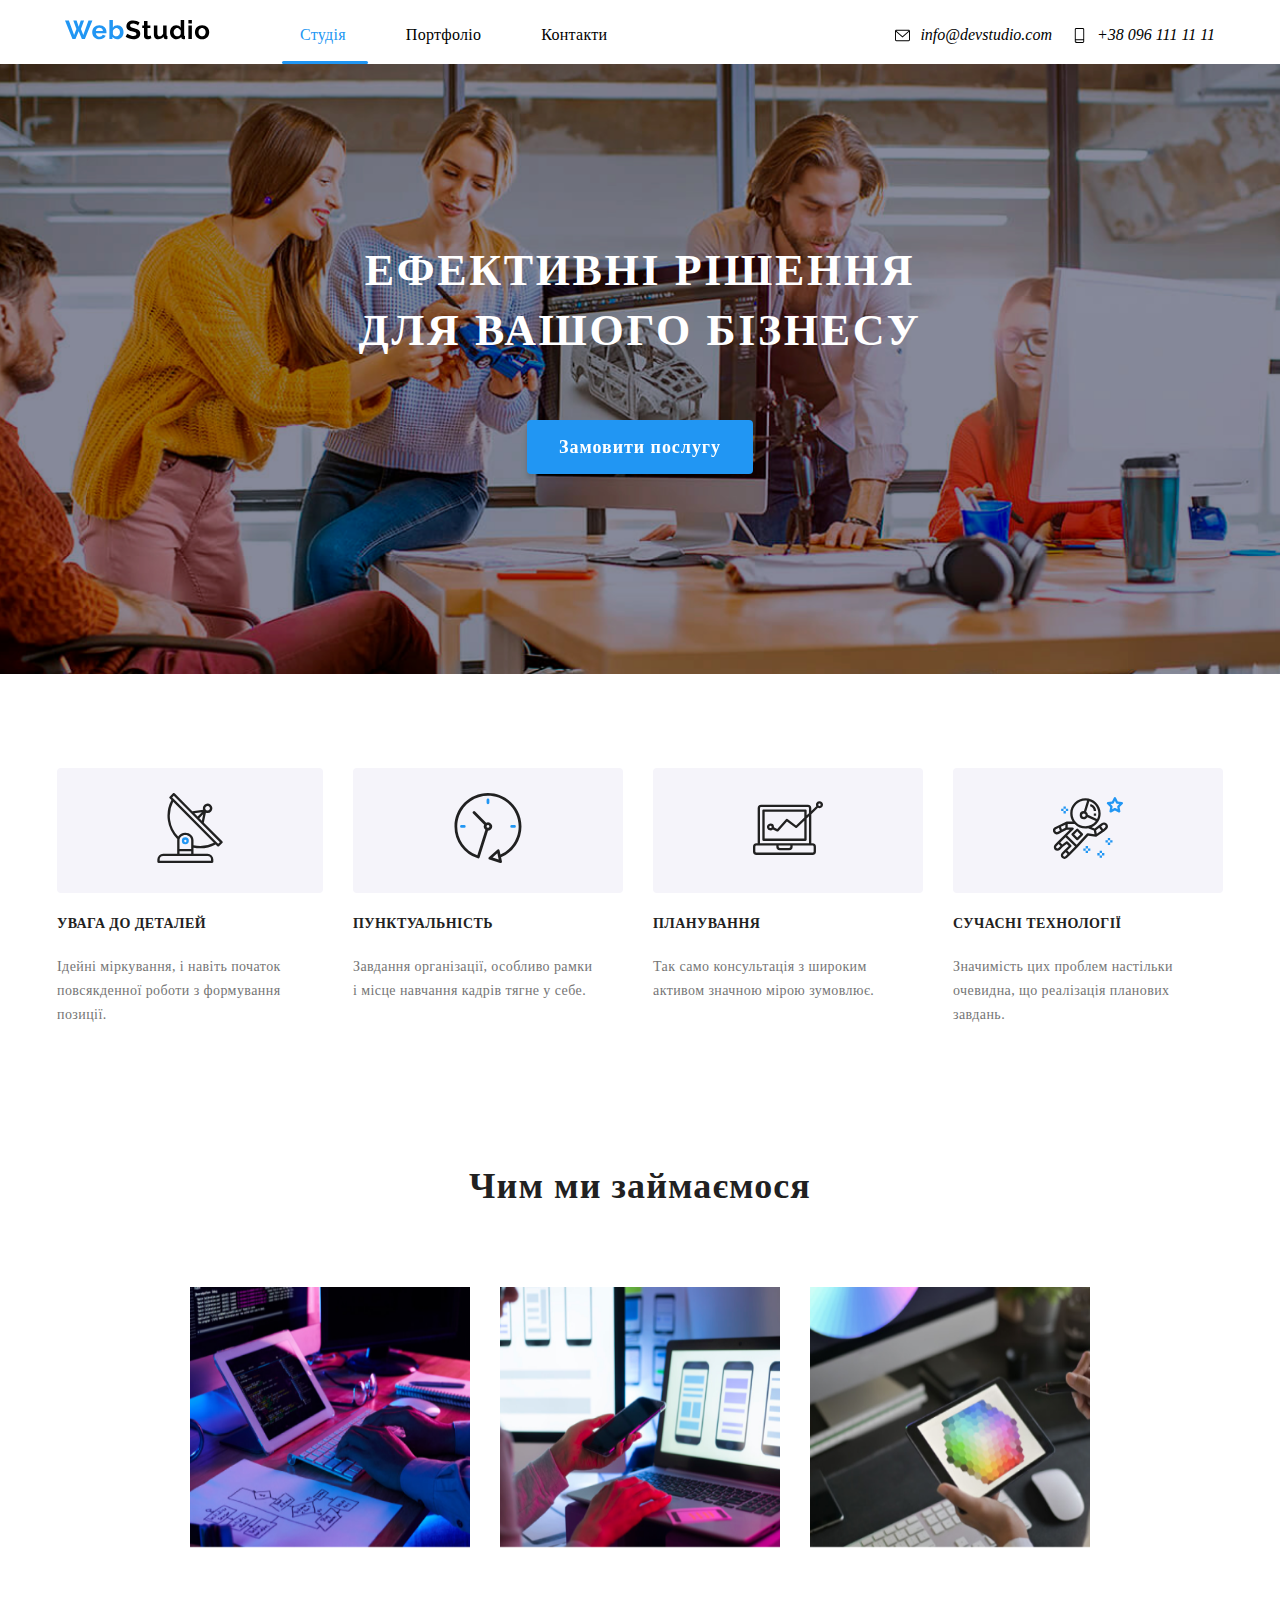
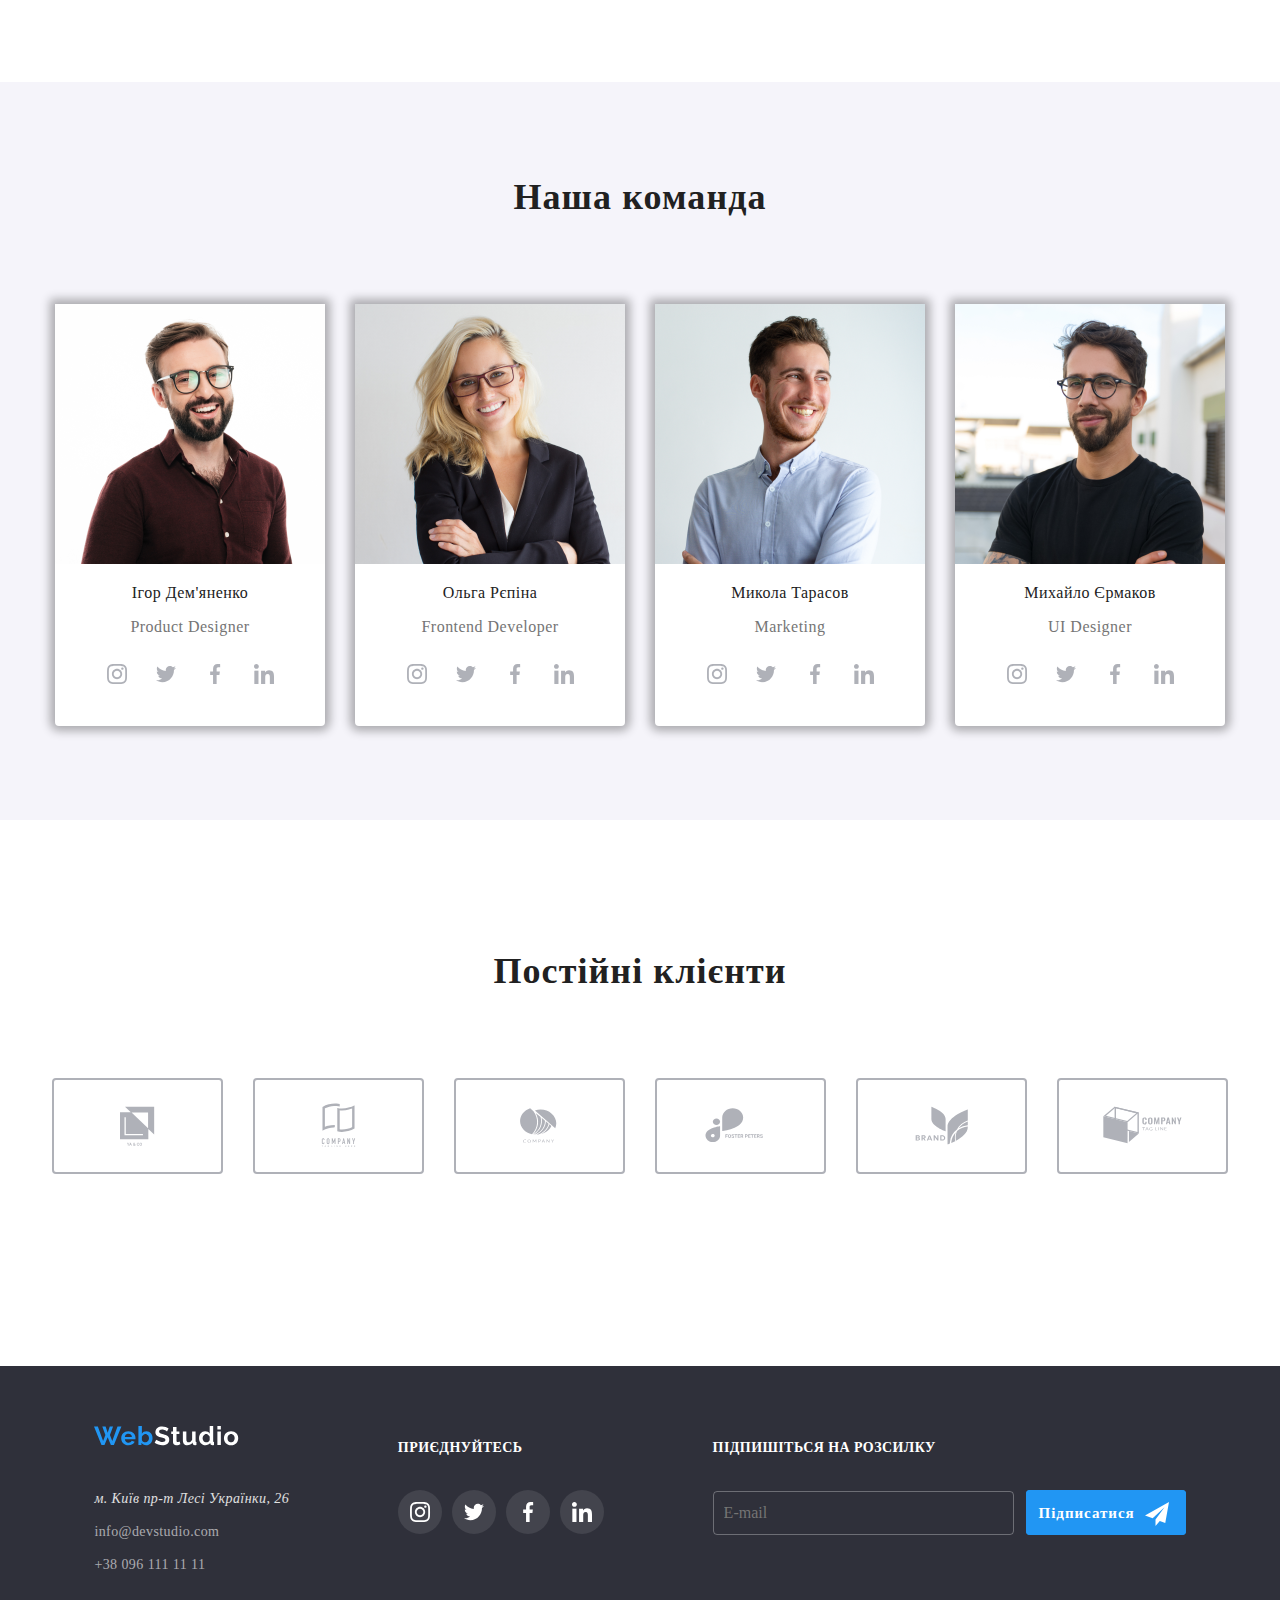
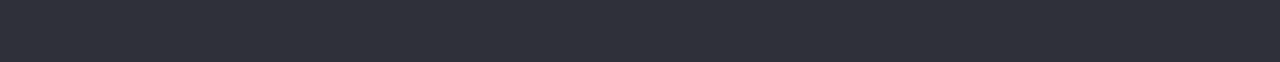
==== commit e60131c4: "device" ====
--- a/index.html
+++ b/index.html
@@ -278,7 +278,7 @@
                 </h3>
                 <div class="web">
                     <div class="card">
-                        <img class="card__photo" src="./src/studio-pages/image/chapter-four/Igor.png" alt="ups">
+                        <img class="card__photo" src="./src/studio-pages/image/chapter-four/igor-product.png" alt="ups">
                         <p class="card__igor">Ігор Дем'яненко</p>
                         <p class="card__product">Product Designer</p>
                         <div class="card__social-networks">
@@ -325,7 +325,7 @@
                         </div>
                     </div>
                     <div class="card">
-                        <img class="card__photo" src="./src/studio-pages/image/chapter-four/olga.png" alt="ups">
+                        <img class="card__photo" src="./src/studio-pages/image/chapter-four/olga-frontend.png" alt="ups">
                         <p class="card__olga">Ольга Рєпіна</p>
                         <p class="card__frontend">Frontend Developer</p>
                         <div class="card__social-networks">
@@ -372,7 +372,7 @@
                         </div>
                     </div>
                     <div class="card">
-                        <img class="card__photo" src="./src/studio-pages/image/chapter-four/mt.png" alt="ups">
+                        <img class="card__photo" src="./src/studio-pages/image/chapter-four/mt-marketing.png" alt="ups">
                         <p class="card__mt">Микола Тарасов</p>
                         <p class="card__marketing">Marketing</p>
                         <div class="card__social-networks">
@@ -419,7 +419,7 @@
                         </div>
                     </div>
                     <div class="card">
-                        <img class="card__photo" src="./src/studio-pages/image/chapter-four/M.png" alt="ups">
+                        <img class="card__photo" src="./src/studio-pages/image/chapter-four/m-design.png" alt="ups">
                         <p class="card__m">Михайло Єрмаков</p>
                         <p class="card__designer">UI Designer</p>
                         <div class="card__social-networks">
--- a/src/studio-pages/css/styles.css
+++ b/src/studio-pages/css/styles.css
@@ -34,7 +34,7 @@
   align-items: center;
   padding: 26px 0 20px 0;
   display: flex;
-  gap: 100px;
+  gap: 288px;
 }
 
 .navigation__list {
@@ -110,7 +110,7 @@
   display: none;
 }
 
-@media (max-width: 740px) {
+@media (max-width: 768px) {
   .header__content {
     gap: 40px;
     padding: 26px 0 9px 0;
@@ -328,7 +328,7 @@
 }
 
 .overlay {
-  background-image: url(".././image/chapter-one/Img.header.png");
+  background-image: url("../image/chapter-one/Img.header.png");
   background-position: center;
   background-repeat: no-repeat;
   background-size: cover;
@@ -420,6 +420,11 @@
     padding: 10px 22px;
   }
 }
+@media (min-device-pixel-ratio: 2), (-webkit-min-device-pixel-ratio: 2), (min-resolution: 192dpi), (min-resolution: 2dppx) {
+  .overlay.high-density {
+    background-image: url("../image/chapter-one/Img.header@2x.png");
+  }
+}
 .newsletter__button, .newsletter, .header__content-top, .address, .address__link, .overlay__content {
   display: flex;
   align-items: center;
@@ -710,7 +715,7 @@
   transform: scale(1.1);
 }
 
-@media (max-width: 740px) {
+@media (max-width: 768px) {
   .modal {
     width: 328px;
     height: 362px;
@@ -1032,7 +1037,7 @@
   opacity: 1;
 }
 
-@media (max-width: 740px) {
+@media (max-width: 768px) {
   .occupation {
     display: none;
   }
@@ -1204,7 +1209,7 @@
   letter-spacing: 0.48px;
 }
 
-@media (max-width: 740px) {
+@media (max-width: 768px) {
   .web {
     flex-wrap: wrap;
   }
@@ -1270,7 +1275,7 @@
     border: 2px solid #9f21f3;
   }
 }
-@media (max-width: 740px) {
+@media (max-width: 768px) {
   .regular {
     flex-wrap: wrap;
   }
@@ -1499,7 +1504,7 @@
   cursor: pointer;
 }
 
-@media (max-width: 740px) {
+@media (max-width: 768px) {
   .footer__content {
     flex-wrap: wrap;
   }
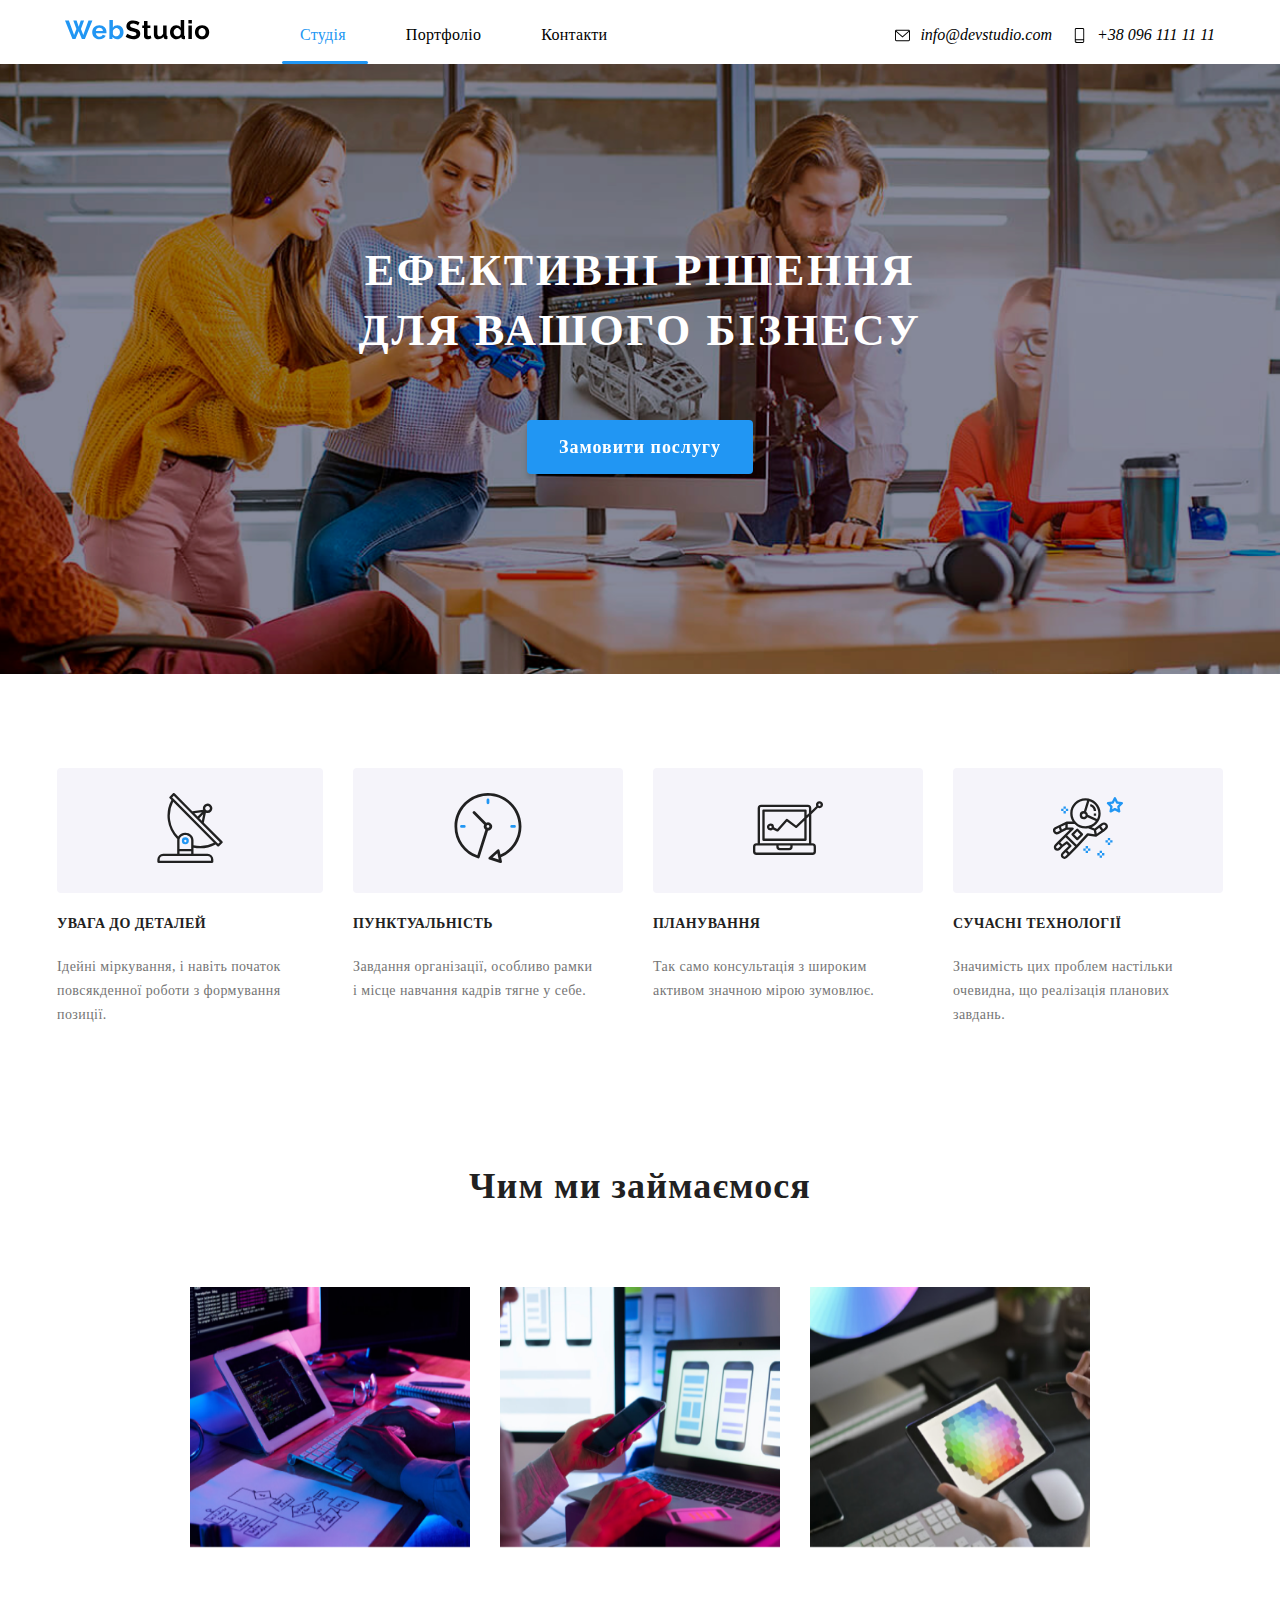
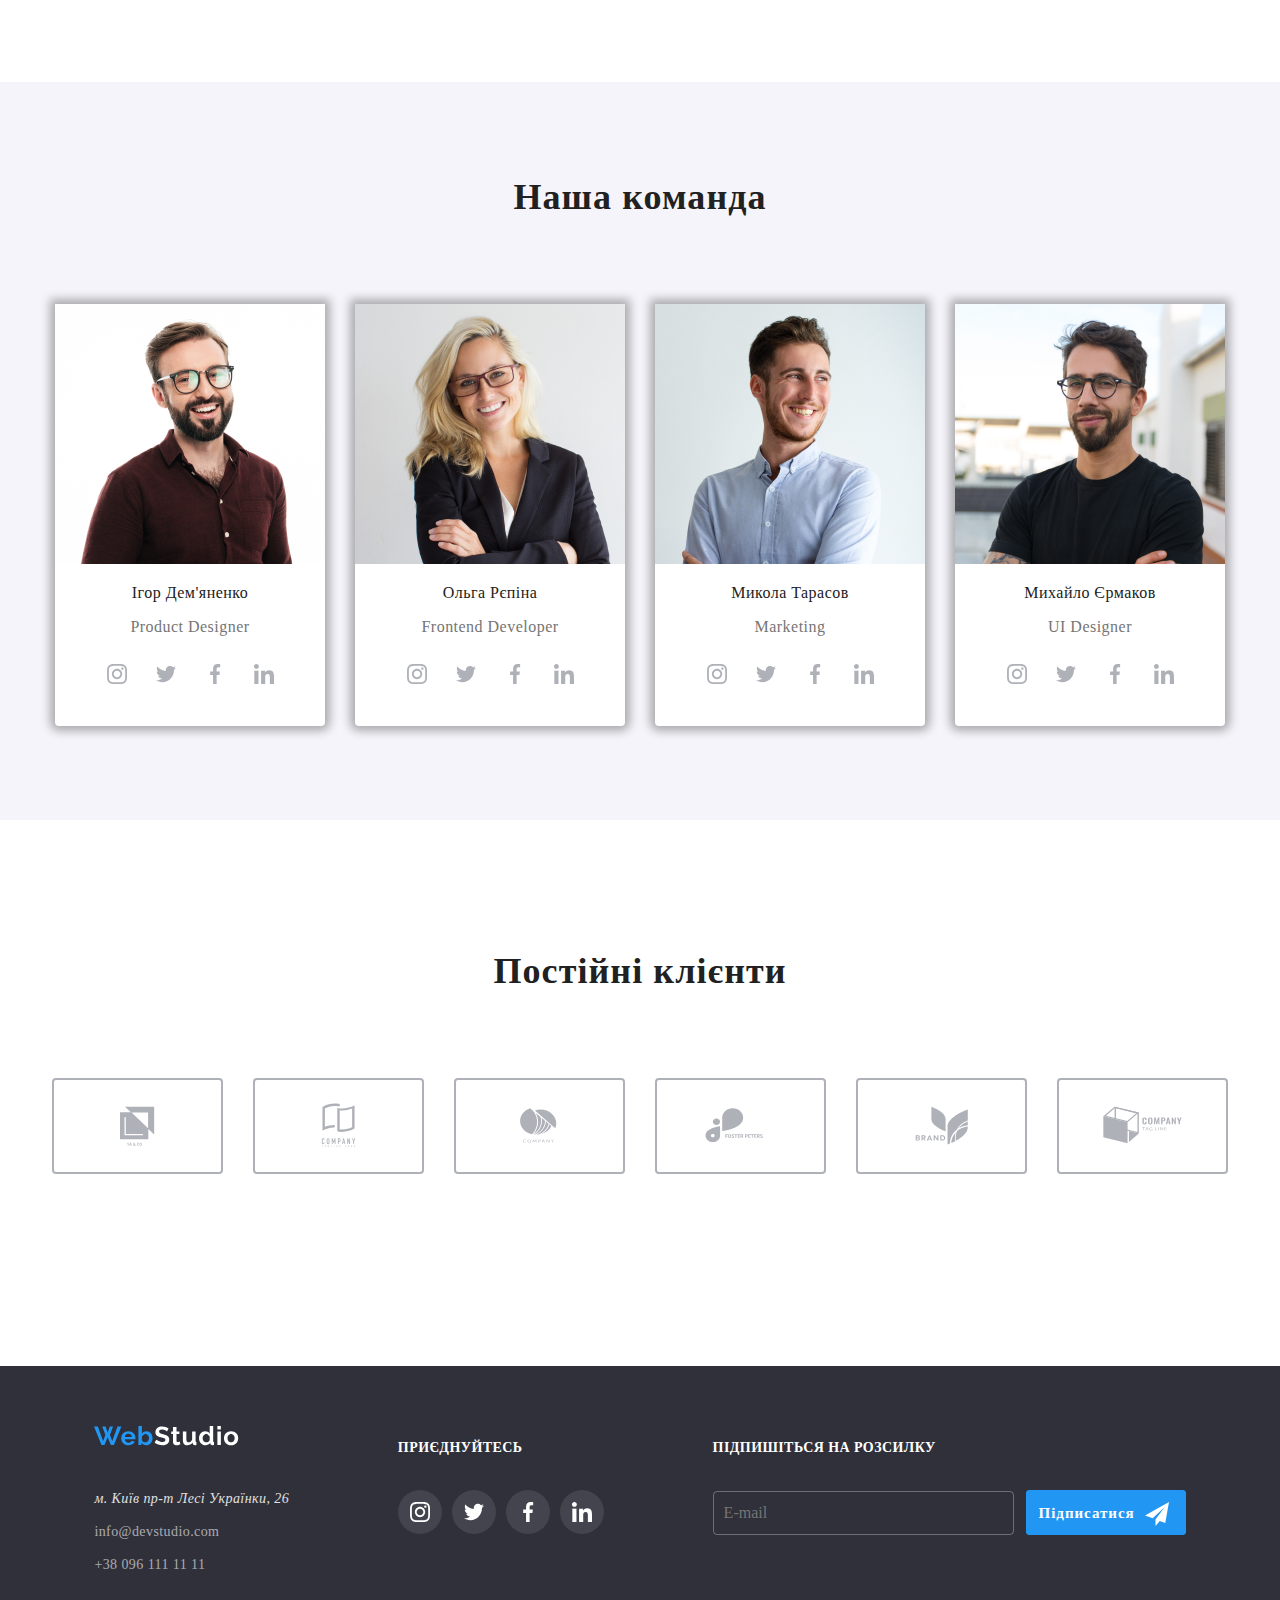
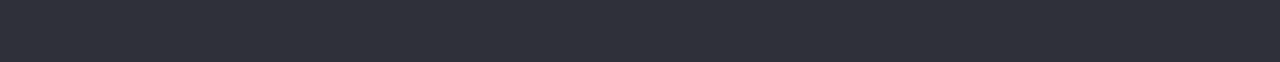
==== commit 29487deb: "bg" ====
--- a/index.html
+++ b/index.html
@@ -251,19 +251,28 @@
                 </h2>
                 <div class="group">
                     <div class="group__content">
-                        <img src="./src/studio-pages/image/chapter-three/box 1.png" alt="ups" class="group__photo" width="280" height="260">
+                        <picture>
+                            <source srcset="./src/studio-pages/image/chapter-three/box1(1).png, ./src/studio-pages/image/chapter-three/box1(2x).png">
+                            <img src="./src/studio-pages/image/chapter-three/box1(1).png" alt="ups" class="group__photo" width="280" height="260">
+                        </picture>
                         <p class="group__text-one">
                             ДЕКСТОПНІ ДОДАТКИ
                         </p>
                     </div>
                     <div class="group__content-two">
-                        <img src="./src/studio-pages/image/chapter-three/2.png" alt="ups" class="group__photo" width="280" height="260">
+                        <picture>
+                            <source srcset="./src/studio-pages/image/chapter-three/box2(1).png, ./src/studio-pages/image/chapter-three/box2(2x).png">
+                            <img src="./src/studio-pages/image/chapter-three/box2(1).png" alt="ups" class="group__photo" width="280" height="260">
+                        </picture>
                         <p class="group__text-two">
                             МОБІЛЬНІ ДОДАТКИ
                         </p>
                     </div>
                     <div class="group__content-three">
-                        <img src="./src/studio-pages/image/chapter-three/3.png" alt="ups" class="group__photo" width="280" height="260">
+                        <picture>
+                            <source srcset="./src/studio-pages/image/chapter-three/box3(1).png, ./src/studio-pages/image/chapter-three/box3(2x).png">
+                            <img src="./src/studio-pages/image/chapter-three/box3(1).png" alt="ups" class="group__photo" width="280" height="260">
+                        </picture>
                         <p class="group__text-three">
                             ДИЗАЙНЕРСЬКІ РІШЕННЯ
                         </p>
@@ -278,7 +287,10 @@
                 </h3>
                 <div class="web">
                     <div class="card">
-                        <img class="card__photo" src="./src/studio-pages/image/chapter-four/igor-product.png" alt="ups">
+                        <picture>
+                            <source srcset="./src/studio-pages/image/chapter-four/igor-product(1x).png , ./src/studio-pages/image/chapter-four/igor-product.png">
+                            <img class="card__photo" src="./src/studio-pages/image/chapter-four/igor-product(1x).png" alt="ups">
+                        </picture>
                         <p class="card__igor">Ігор Дем'яненко</p>
                         <p class="card__product">Product Designer</p>
                         <div class="card__social-networks">
@@ -325,7 +337,10 @@
                         </div>
                     </div>
                     <div class="card">
-                        <img class="card__photo" src="./src/studio-pages/image/chapter-four/olga-frontend.png" alt="ups">
+                        <picture>
+                            <source srcset="./src/studio-pages/image/chapter-four/olga-frontend(1x).png, ./src/studio-pages/image/chapter-four/olga-frontend.png">
+                            <img class="card__photo" src="./src/studio-pages/image/chapter-four/olga-frontend(1x).png" alt="ups">
+                        </picture>
                         <p class="card__olga">Ольга Рєпіна</p>
                         <p class="card__frontend">Frontend Developer</p>
                         <div class="card__social-networks">
@@ -372,7 +387,10 @@
                         </div>
                     </div>
                     <div class="card">
-                        <img class="card__photo" src="./src/studio-pages/image/chapter-four/mt-marketing.png" alt="ups">
+                        <picture>
+                            <source srcset="./src/studio-pages/image/chapter-four/mt-marketing(1x).png, ./src/studio-pages/image/chapter-four/mt-marketing.png">
+                            <img class="card__photo" src="./src/studio-pages/image/chapter-four/mt-marketing(1x).png" alt="ups">
+                        </picture>
                         <p class="card__mt">Микола Тарасов</p>
                         <p class="card__marketing">Marketing</p>
                         <div class="card__social-networks">
@@ -419,7 +437,10 @@
                         </div>
                     </div>
                     <div class="card">
-                        <img class="card__photo" src="./src/studio-pages/image/chapter-four/m-design.png" alt="ups">
+                        <picture>
+                            <source srcset="./src/studio-pages/image/chapter-four/m-design(1x).png, ./src/studio-pages/image/chapter-four/m-design.png">
+                            <img class="card__photo" src="./src/studio-pages/image/chapter-four/m-design(1x).png" alt="ups">
+                        </picture>
                         <p class="card__m">Михайло Єрмаков</p>
                         <p class="card__designer">UI Designer</p>
                         <div class="card__social-networks">
--- a/src/studio-pages/css/styles.css
+++ b/src/studio-pages/css/styles.css
@@ -421,8 +421,8 @@
   }
 }
 @media (min-device-pixel-ratio: 2), (-webkit-min-device-pixel-ratio: 2), (min-resolution: 192dpi), (min-resolution: 2dppx) {
-  .overlay.high-density {
-    background-image: url("../image/chapter-one/Img.header@2x.png");
+  .overlay {
+    background-image: url("../image/chapter-one/Img.header.png, ../image/chapter-one/Img.header(2x).png");
   }
 }
 .newsletter__button, .newsletter, .header__content-top, .address, .address__link, .overlay__content {
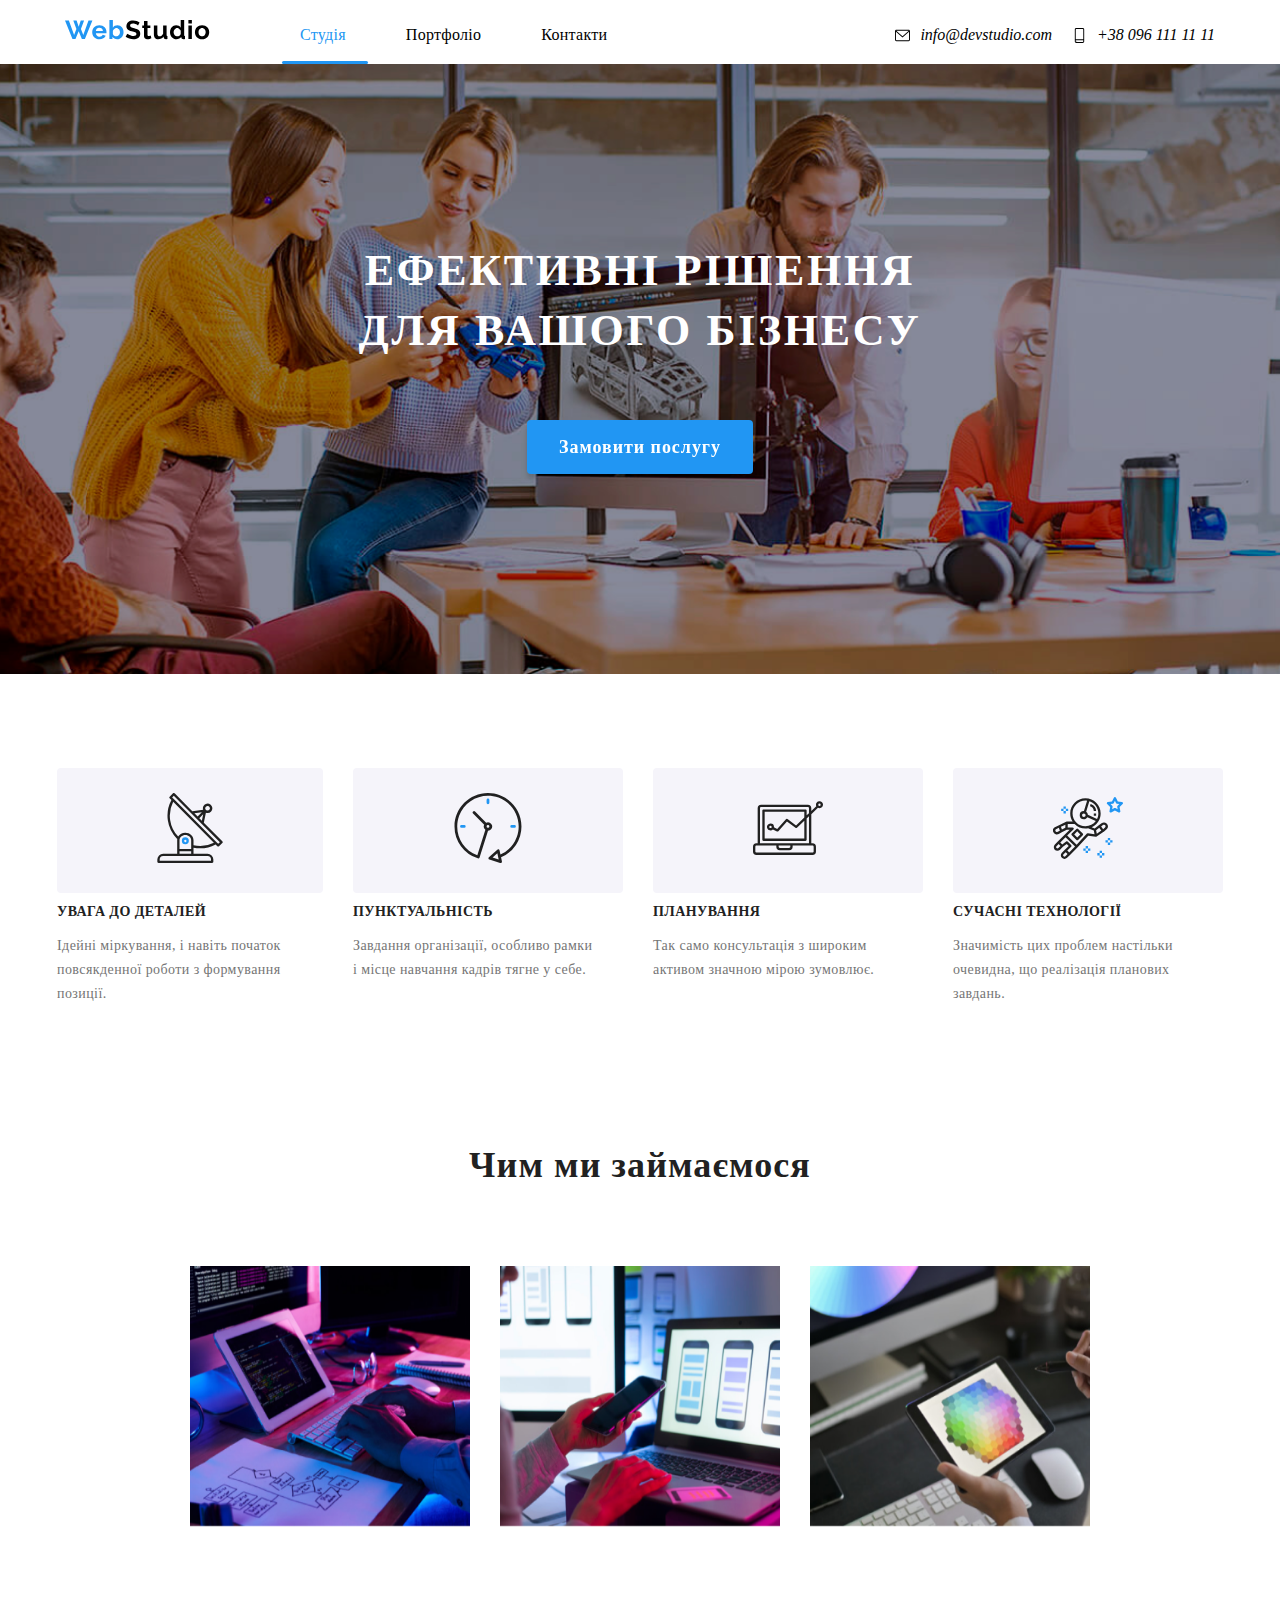
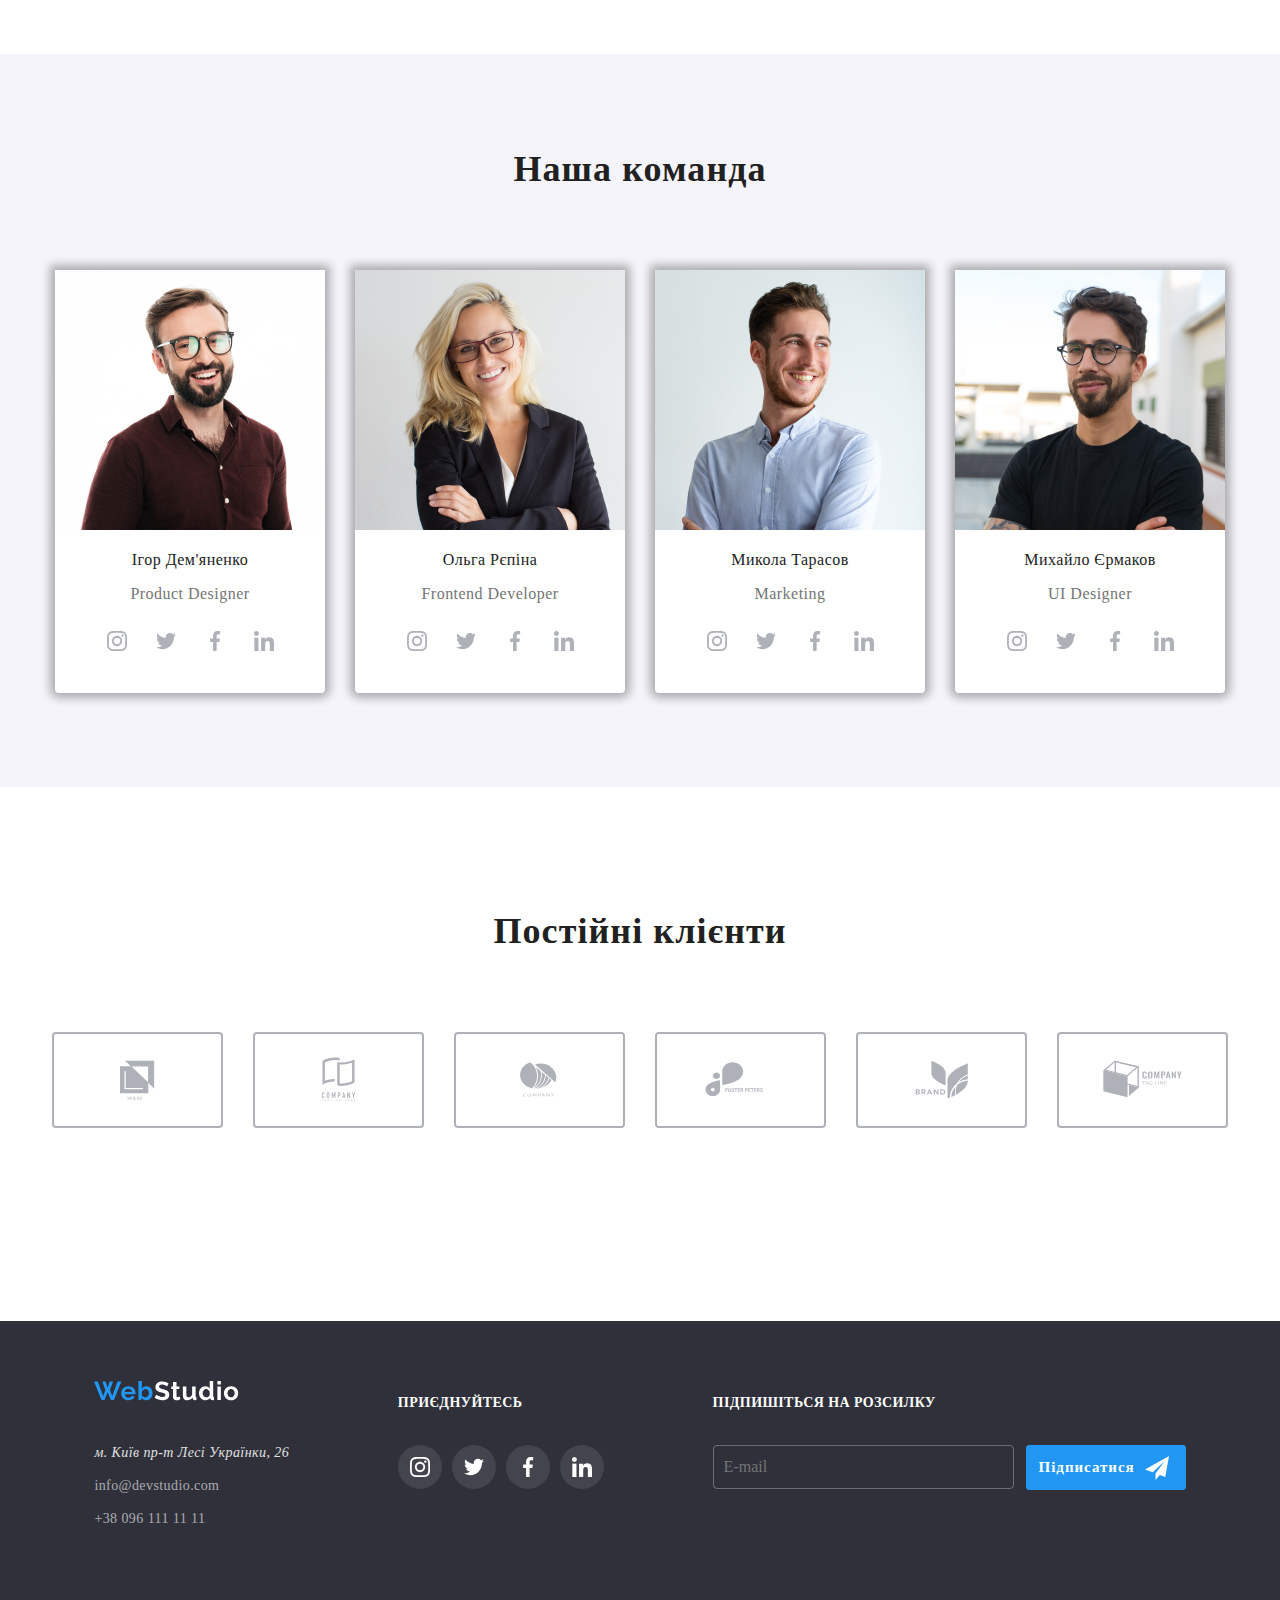
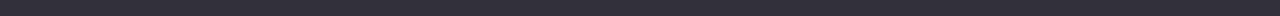
==== commit 30b9d018: "test" ====
--- a/index.html
+++ b/index.html
@@ -180,9 +180,9 @@
                             <path fill="#2196F3" d="M28.353 44.333h-.01a3.5 3.5 0 0 0-.011 7h.01a3.5 3.5 0 1 0 .01-7Zm.816 4.328a1.167 1.167 0 1 1-.827-1.994 1.166 1.166 0 0 1 .817 1.993h.01Z"/>
                         </svg>
                     </div>
-                    <h5 class="information__title">
+                    <h2 class="information__title">
                         УВАГА ДО ДЕТАЛЕЙ
-                    </h5>
+                    </h2>
                     <p class="information__text">
                         Ідейні міркування, і навіть початок <br> 
                         повсякденної роботи з формування <br> 
@@ -203,9 +203,9 @@
                             </defs>
                         </svg>
                     </div>
-                    <h5 class="information__title">
+                    <h2 class="information__title">
                         ПУНКТУАЛЬНІСТЬ
-                    </h5>
+                    </h2>
                     <p class="information__text">
                         Завдання організації, особливо рамки <br> 
                         і місце навчання кадрів тягне у себе.
@@ -217,9 +217,9 @@
                             <path fill="#212121" d="M3.498 53.886h55.97a3.498 3.498 0 0 0 3.499-3.498v-4.664a3.498 3.498 0 0 0-3.498-3.498h-1.166v-29.08l6.623-6.274a3.518 3.518 0 1 0-1.633-1.668l-4.99 4.73v-2.69a3.498 3.498 0 0 0-3.498-3.498H8.162a3.498 3.498 0 0 0-3.498 3.498v34.982H3.498A3.498 3.498 0 0 0 0 45.724v4.664a3.498 3.498 0 0 0 3.498 3.498ZM66.465 2.58a1.166 1.166 0 1 1 0 2.332 1.166 1.166 0 0 1 0-2.332ZM6.996 7.244c0-.644.522-1.166 1.166-1.166h46.643c.644 0 1.166.522 1.166 1.166v4.897l-2.332 2.216v-4.78c0-.645-.523-1.167-1.167-1.167H10.495c-.644 0-1.167.522-1.167 1.166v29.152c0 .644.523 1.166 1.167 1.166h41.977c.645 0 1.167-.522 1.167-1.166V17.565l2.332-2.21v26.87H6.996V7.246Zm10.495 15.159a3.498 3.498 0 1 0 2.422 6.012l4.053 2.034c.471.235 1.042.125 1.392-.269l8.616-9.693 8.47 6.347c.455.34 1.089.304 1.501-.086l7.361-6.973v17.787H11.661v-26.82h39.645v5.82l-8.25 7.813-8.54-6.403a1.167 1.167 0 0 0-1.572.157l-8.734 9.828-3.265-1.633c.023-.14.038-.281.044-.423a3.498 3.498 0 0 0-3.498-3.498Zm1.166 3.498a1.166 1.166 0 1 1-2.332 0 1.166 1.166 0 0 1 2.332 0Zm6.996 18.657h11.66v1.166c0 .644-.521 1.166-1.165 1.166h-9.329a1.166 1.166 0 0 1-1.166-1.166v-1.166Zm-23.32 1.166c0-.644.521-1.166 1.165-1.166h19.823v1.166a3.498 3.498 0 0 0 3.498 3.498h9.329a3.498 3.498 0 0 0 3.498-3.498v-1.166h19.823c.644 0 1.166.522 1.166 1.166v4.664c0 .644-.522 1.166-1.166 1.166H3.499a1.166 1.166 0 0 1-1.167-1.166v-4.664Z"/>
                         </svg>
                     </div>
-                    <h5 class="information__title">
+                    <h2 class="information__title">
                         ПЛАНУВАННЯ
-                    </h5>
+                    </h2>
                     <p class="information__text">
                         Так само консультація з широким <br> 
                         активом значною мірою зумовлює.
@@ -233,9 +233,9 @@
                             <path fill="#212121" d="m29.755 40.565-4.688-4.667a1.166 1.166 0 0 0-1.646 0l-4.687 4.667a1.172 1.172 0 0 0 0 1.654l4.686 4.667a1.166 1.166 0 0 0 1.647 0l4.688-4.667a1.167 1.167 0 0 0 0-1.654Zm-5.51 3.848-3.034-3.02 3.033-3.021 3.035 3.02-3.035 3.02ZM37.547 11.092l-.564 2.266c.156.039 3.801.988 3.801 4.7h2.334c0-4.412-3.644-6.486-5.571-6.966ZM43.118 20.392h-2.334v2.333h2.334v-2.333Z"/>
                         </svg>
                     </div>
-                    <h5 class="information__title">
+                    <h2 class="information__title">
                         СУЧАСНІ ТЕХНОЛОГІЇ
-                    </h5>
+                    </h2>
                     <p class="information__text">
                         Значимість цих проблем настільки <br> 
                         очевидна, що реалізація планових <br> 
@@ -282,9 +282,9 @@
         </section>
         <section class="team">
             <div class="container team__content">
-                <h3 class="team__title">
+                <h2 class="team__title">
                     Наша команда
-                </h3>
+                </h2>
                 <div class="web">
                     <div class="card">
                         <picture>
@@ -491,13 +491,13 @@
         </section>
         <section class="customers">
             <div class="container customers__content">
-                <h3 class="customers__title">
+                <h2 class="customers__title">
                     Постійні клієнти
-                </h3>
+                </h2>
                 <div class="regular">
                     <div class="regular__photo">
                         <a href="#" class="regular__photo-link">
-                            <svg class="regular__photo-svg" version="1.1" xmlns="http://www.w3.org/2000/svg" width="1809" height="1024" viewBox="0 0 1809 1024">
+                            <svg class="regular__photo-svg" version="1.1" xmlns="http://www.w3.org/2000/svg" viewBox="0 0 1809 1024">
                                 <g id="icomoon-ignore"></g>
                                 <path  d="M648.533 119.467l119.603 113.22-222.003-0.137v549.342h580.267v-210.039l119.467 113.101v-565.487h-597.333zM1121.143 558.558l-339.115-321.024h339.115v321.024zM1015.859 701.525h-377.907v-369.425h26.709v344.422h351.198v25.003zM727.211 855.040l-13.961 28.757-13.961-28.757h-11.708l20.378 38.332v22.34h10.581v-22.34l20.326-38.332h-11.657zM744.755 915.712l4.915-14.131h23.501l4.949 14.131h11.008l-22.955-60.672h-9.472l-22.903 60.672h10.957zM761.412 867.925l8.789 25.156h-17.579l8.789-25.173zM816.998 891.631c-1.433 2.138-2.287 4.77-2.287 7.601 0 0.034 0 0.068 0 0.101v-0.005c0 5.12 1.792 9.267 5.376 12.459 3.601 3.174 8.414 4.762 14.404 4.762 6.007 0 11.179-1.638 15.514-4.881l3.413 4.045h11.742l-8.909-10.547c3.499-4.779 5.239-10.906 5.239-18.381h-8.789c0 4.096-0.853 7.799-2.543 11.127l-11.708-13.824 4.13-3.004c2.511-1.702 4.607-3.809 6.246-6.25l0.052-0.082c1.201-1.968 1.912-4.35 1.912-6.897 0-0.035 0-0.070 0-0.105v0.005c0.001-0.070 0.002-0.153 0.002-0.236 0-3.735-1.639-7.088-4.238-9.377l-0.014-0.012c-2.697-2.442-6.292-3.937-10.236-3.937-0.211 0-0.422 0.004-0.631 0.013l0.030-0.001c-4.881 0-8.772 1.399-11.657 4.164-2.901 2.765-4.335 6.502-4.335 11.264 0 1.946 0.461 3.942 1.365 6.042 0.956 2.082 2.611 4.608 4.949 7.578-4.489 3.226-7.509 6.007-9.028 8.363zM844.373 905.045c-2.596 2.104-5.933 3.386-9.568 3.413h-0.006c-0.146 0.008-0.317 0.012-0.489 0.012-2.613 0-4.991-1.004-6.771-2.646l0.007 0.006c-1.679-1.651-2.72-3.948-2.72-6.487 0-0.119 0.002-0.238 0.007-0.356l-0.001 0.017c0-3.243 1.673-6.144 5.001-8.67l1.297-0.922 13.244 15.633zM833.502 878.165c-2.867-3.533-4.301-6.451-4.301-8.789 0-2.031 0.597-3.703 1.758-5.035 1.094-1.241 2.687-2.019 4.462-2.019 0.087 0 0.174 0.002 0.261 0.006h-0.012c0.065-0.002 0.141-0.004 0.218-0.004 1.673 0 3.195 0.651 4.325 1.713l-0.003-0.003c1.195 1.126 1.792 2.475 1.792 4.045 0.002 0.066 0.003 0.144 0.003 0.223 0 2.257-0.996 4.281-2.572 5.658l-0.009 0.008-1.297 1.024-4.625 3.174zM932.25 911.121c4.164-3.635 6.554-8.704 7.168-15.155h-10.496c-0.563 4.335-1.877 7.424-3.959 9.284-2.082 1.877-5.205 2.799-9.335 2.799-4.523 0-7.97-1.724-10.325-5.171-2.338-3.447-3.516-8.448-3.516-15.019v-5.359c0.068-6.485 1.314-11.366 3.755-14.711 2.475-3.362 6.007-5.035 10.581-5.035 3.942 0 6.929 0.973 8.96 2.901 2.048 1.929 3.328 5.069 3.84 9.421h10.496c-0.683-6.639-3.038-11.776-7.117-15.411-4.096-3.635-9.472-5.461-16.179-5.461-4.966 0-9.353 1.195-13.158 3.55-3.814 2.439-6.802 5.867-8.645 9.925l-0.059 0.144c-1.934 4.244-3.062 9.206-3.062 14.43 0 0.249 0.003 0.497 0.008 0.745l-0.001-0.037v5.666c0.085 5.581 1.126 10.479 3.123 14.711 2.014 4.215 4.847 7.475 8.499 9.779 3.703 2.287 7.97 3.413 12.8 3.413 6.912 0 12.459-1.792 16.623-5.41zM994.202 902.622c2.048-4.506 3.089-9.728 3.089-15.667v-3.362c0.004-0.193 0.006-0.42 0.006-0.648 0-5.395-1.165-10.518-3.257-15.13l0.094 0.23c-1.928-4.283-4.979-7.773-8.78-10.184l-0.094-0.056c-3.823-2.389-8.192-3.584-13.141-3.584s-9.318 1.195-13.158 3.618c-3.806 2.389-6.758 5.837-8.875 10.377-1.978 4.391-3.131 9.52-3.131 14.917 0 0.264 0.003 0.527 0.008 0.789l-0.001-0.039v3.413c0.034 5.803 1.075 10.923 3.157 15.36 2.116 4.454 5.086 7.885 8.926 10.308 3.857 2.389 8.243 3.584 13.158 3.584 4.983 0 9.37-1.195 13.175-3.584 3.823-2.423 6.775-5.871 8.823-10.342zM982.921 868.318c2.56 3.584 3.823 8.755 3.823 15.479v3.157c0 6.827-1.263 12.032-3.789 15.582-2.492 3.567-6.076 5.342-10.752 5.342-0.13 0.005-0.282 0.008-0.435 0.008-4.293 0-8.084-2.148-10.358-5.427l-0.027-0.042c-2.594-3.635-3.874-8.789-3.874-15.462v-3.499c0.051-6.519 1.365-11.571 3.908-15.121 2.282-3.271 6.026-5.384 10.264-5.384 0.154 0 0.307 0.003 0.459 0.008l-0.022-0.001c4.676 0 8.277 1.792 10.803 5.376z"></path>
                             </svg>
@@ -505,7 +505,7 @@
                     </div>
                     <div class="regular__photo">
                         <a href="#" class="regular__photo-link">
-                            <svg class="regular__photo-svg" version="1.1" xmlns="http://www.w3.org/2000/svg" width="1809" height="1024" viewBox="0 0 1809 1024">
+                            <svg class="regular__photo-svg" version="1.1" xmlns="http://www.w3.org/2000/svg" viewBox="0 0 1809 1024">
                                 <g id="icomoon-ignore"></g>
                                 <path d="M855.279 101.291h-2.338c-3.584-0.222-7.168-0.307-10.752-0.393h-7.765c-6.775 0-13.687 0.171-20.548 0.512-0.232-0.018-0.503-0.028-0.777-0.028s-0.544 0.010-0.812 0.030l0.036-0.002c-65.896 3.84-127.071 20.323-182.372 47.046l2.882-1.256-7.373 3.55v377.89l17.271-5.871c15.155-5.205 31.3-9.899 48.009-14.234 41.279-11.042 88.793-17.695 137.757-18.343l0.398-0.004v49.647c-6.178 0.034-12.169 0.205-18.176 0.512h-1.434c-38.795 2.179-75.143 8.002-110.136 17.172l3.845-0.856c-48.096 12.229-90.243 29.134-129.415 50.765l2.781-1.408v-484.642c38.249-22.737 82.492-41.265 129.348-53.269l3.516-0.764c37.525-10.091 80.638-15.971 125.096-16.145h7.392c8.721 0.222 17.237 0.614 25.225 1.212 21.043 1.485 41.916 4.813 62.379 9.95v48.862c-17.411-4.267-38.058-7.503-59.177-9.040l-1.257-0.073-1.246-0.102c-4.215-0.358-8.431-0.717-12.356-0.717zM941.278 151.228c10.837 0.836 22.067 1.229 33.417 1.229 46.849-0.183 92.179-6.335 135.379-17.736l-3.744 0.84c48.080-12.271 90.199-29.179 129.362-50.788l-2.796 1.414v475.989c-38.254 22.718-82.501 41.244-129.355 53.266l-3.526 0.767c-37.527 10.056-80.646 15.922-125.104 16.111h-0.114c-0.914 0.008-1.994 0.012-3.075 0.012-32.632 0-64.308-4.088-94.547-11.778l2.645 0.57v-479.095c7.339 1.707 14.899 3.26 22.579 4.557 12.612 2.133 25.907 3.686 38.861 4.642zM1183.522 154.931l-17.271 5.803c-15.872 5.342-31.915 10.121-48.009 14.37-43.004 11.51-92.409 18.211-143.349 18.398h-0.113c-11.264 0-21.623-0.307-31.642-0.956l-13.773-0.905v388.727l11.827 1.024c10.957 0.973 22.272 1.451 33.673 1.451 40.224-0.177 79.125-5.503 116.184-15.35l-3.203 0.724c33.872-8.604 63.259-19.466 91.123-32.978l-2.821 1.234 7.373-3.55v-377.993z"></path>
                                 <path d="M609.911 771.618c-4.635-4.8-11.127-7.781-18.316-7.781-0.317 0-0.633 0.006-0.947 0.017l0.045-0.001c-0.115-0.002-0.251-0.003-0.387-0.003-3.859 0-7.539 0.766-10.896 2.154l0.189-0.069c-6.56 2.632-11.643 7.771-14.141 14.2l-0.058 0.17c-1.365 3.413-2.031 7.049-1.98 10.718v64.751c-0.171 4.557 0.717 9.097 2.543 13.278 1.536 3.328 3.738 6.281 6.485 8.687 2.577 2.167 5.615 3.755 8.875 4.608 3.157 0.87 6.417 1.331 9.677 1.331 3.601 0.034 7.168-0.734 10.445-2.253 9.718-4.319 16.374-13.882 16.384-25.001v-7.237h-16.947v5.769c0.003 0.117 0.005 0.255 0.005 0.393 0 1.933-0.365 3.781-1.030 5.478l0.035-0.102c-0.578 1.43-1.412 2.648-2.454 3.649l-0.003 0.003c-1.94 1.508-4.399 2.432-7.073 2.475h-0.010c-0.297 0.037-0.642 0.057-0.991 0.057-2.845 0-5.366-1.384-6.928-3.515l-0.017-0.024c-1.423-2.282-2.267-5.053-2.267-8.021 0-0.228 0.005-0.455 0.015-0.681l-0.001 0.032v-60.382c-0.102-3.345 0.614-6.656 2.082-9.677 1.564-2.401 4.236-3.967 7.274-3.967 0.354 0 0.702 0.021 1.045 0.062l-0.041-0.004c0.096-0.004 0.208-0.006 0.32-0.006 2.959 0 5.584 1.429 7.223 3.634l0.017 0.024c1.75 2.283 2.804 5.18 2.804 8.323 0 0.128-0.002 0.255-0.005 0.383v-0.019 5.598h16.759v-6.605c0.001-0.085 0.001-0.186 0.001-0.288 0-3.973-0.759-7.769-2.139-11.251l0.072 0.207c-1.327-3.539-3.251-6.573-5.677-9.125l0.011 0.011zM710.468 770.901c-5.16-4.391-11.886-7.080-19.24-7.134h-0.012c-3.447 0-6.878 0.631-10.103 1.826-6.983 2.507-12.497 7.643-15.446 14.185l-0.068 0.168c-1.707 3.942-2.56 8.226-2.475 12.544v62.089c-0.119 4.369 0.734 8.704 2.475 12.715 1.536 3.345 3.755 6.315 6.554 8.687 2.594 2.389 5.632 4.267 8.943 5.461 3.243 1.195 6.656 1.809 10.103 1.826 7.395-0.018 14.143-2.777 19.283-7.315l-0.032 0.027c2.697-2.423 4.864-5.376 6.383-8.687 1.741-3.994 2.577-8.346 2.475-12.715v-62.106c0.003-0.161 0.005-0.351 0.005-0.541 0-4.333-0.912-8.454-2.556-12.179l0.076 0.193c-1.578-3.546-3.73-6.561-6.371-9.068l-0.012-0.012zM702.566 854.596c0.026 0.286 0.041 0.619 0.041 0.956 0 3.153-1.303 6.001-3.4 8.036l-0.003 0.003c-2.14 1.803-4.927 2.898-7.97 2.898s-5.83-1.096-7.989-2.914l0.019 0.015c-2.101-2.022-3.407-4.858-3.407-7.999 0-0.35 0.016-0.697 0.048-1.039l-0.003 0.044v-62.106c-0.026-0.288-0.041-0.622-0.041-0.96 0-3.146 1.304-5.988 3.4-8.014l0.003-0.003c2.139-1.806 4.926-2.904 7.97-2.904s5.832 1.098 7.989 2.919l-0.018-0.015c2.1 2.027 3.404 4.866 3.404 8.011 0 0.34-0.015 0.677-0.045 1.009l0.003-0.043v62.123zM842.53 882.347v-117.589h-16.265l-21.385 62.242h-0.29l-21.555-62.225h-16.094v117.555h16.794v-71.509h0.307l16.435 50.551h8.38l16.572-50.551h0.307v71.509h16.794zM937.95 773.018c-2.577-2.901-5.854-5.12-9.489-6.434-3.446-1.161-7.415-1.832-11.541-1.832-0.227 0-0.453 0.002-0.679 0.006h-24.917v117.589h16.759v-45.926h8.619c5.239 0.239 10.428-0.87 15.121-3.209 3.843-2.164 6.957-5.213 9.137-8.882l0.062-0.112c1.929-3.123 3.243-6.605 3.84-10.24 0.58-3.7 0.911-7.967 0.911-12.311 0-0.37-0.002-0.739-0.007-1.108l0.001 0.056c0.171-5.632-0.393-11.298-1.638-16.794-1.186-4.232-3.327-7.87-6.184-10.809l0.006 0.006zM929.314 808.858c-0.076 2.246-0.642 4.343-1.592 6.211l0.039-0.084c-0.971 1.805-2.457 3.225-4.261 4.089l-0.057 0.024c-2.067 0.952-4.486 1.507-7.033 1.507-0.305 0-0.609-0.008-0.911-0.024l0.042 0.002h-7.646v-39.97h8.636c0.241-0.013 0.522-0.020 0.806-0.020 2.451 0 4.774 0.549 6.853 1.529l-0.098-0.042c1.729 1.007 3.083 2.493 3.901 4.276l0.024 0.059c0.922 2.065 1.417 4.301 1.468 6.554v7.817c0 2.731 0.171 5.564 0 8.073h-0.171zM1017.31 764.757h-13.739l-25.907 117.589h16.759l4.915-25.259h22.852l4.915 25.259h16.742l-26.539-117.589zM1001.847 841.062l8.243-42.615h0.307l8.192 42.615h-16.742zM1125.547 835.584h-0.307l-25.293-70.827h-16.111v117.589h16.742v-70.707h0.341l25.6 70.69h15.77v-117.555h-16.742v70.827zM1227.913 764.757l-13.483 46.763h-0.341l-13.483-46.763h-17.715l23.006 67.891v49.681h16.759v-49.681l23.006-67.874h-17.749zM563.2 915.541h8.073v22.647h5.478v-22.665h8.021v-4.642h-21.572v4.659zM631.074 910.882l-10.581 27.307h5.82l2.253-6.212h10.889l2.321 6.212h5.973l-10.854-27.307h-5.82zM630.221 927.386l3.703-10.121 3.703 10.121h-7.424zM698.163 928.119h6.315v3.516c-1.76 1.422-4.020 2.288-6.482 2.304h-0.003c-0.117 0.007-0.254 0.011-0.391 0.011-2.188 0-4.138-1.019-5.401-2.608l-0.011-0.014c-1.271-1.817-2.030-4.072-2.030-6.505 0-0.215 0.006-0.429 0.018-0.642l-0.001 0.030c0-6.076 2.628-9.114 7.851-9.114 0.178-0.019 0.383-0.031 0.592-0.031 2.69 0 4.949 1.847 5.578 4.343l0.008 0.040 5.393-1.058c-1.161-5.325-5.001-8.021-11.571-8.021-0.108-0.003-0.235-0.005-0.363-0.005-3.534 0-6.757 1.336-9.189 3.531l0.012-0.011c-2.448 2.415-3.964 5.77-3.964 9.478 0 0.358 0.014 0.713 0.042 1.064l-0.003-0.046c-0.009 0.19-0.014 0.413-0.014 0.638 0 3.67 1.328 7.029 3.53 9.624l-0.018-0.021c2.411 2.491 5.785 4.037 9.52 4.037 0.295 0 0.588-0.010 0.879-0.029l-0.039 0.002c0.132 0.004 0.288 0.006 0.444 0.006 4.301 0 8.215-1.657 11.138-4.368l-0.011 0.010v-10.752h-11.827v4.608zM766.686 910.882h-5.53v27.307h19.115v-4.642h-13.585v-22.665zM824.627 910.882h-5.53v27.307h5.53v-27.307zM881.254 929.109l-11.179-18.227h-5.342v27.307h5.12v-17.835l10.974 17.835h5.495v-27.307h-5.069v18.244zM932.471 926.157h13.602v-4.642h-13.602v-5.973h14.626v-4.659h-20.156v27.307h20.719v-4.642h-15.189v-7.39zM1056.631 921.651h-10.752v-10.752h-5.461v27.29h5.461v-11.947h10.752v11.947h5.495v-27.307h-5.495v10.769zM1108.139 926.157h13.653v-4.642h-13.653v-5.973h14.677v-4.659h-20.139v27.307h20.685v-4.642h-15.189v-7.39zM1177.993 926.174c4.762-0.751 7.168-3.26 7.168-7.595 0.029-0.23 0.045-0.496 0.045-0.766 0-2.179-1.066-4.109-2.705-5.297l-0.019-0.013c-2.016-1.035-4.399-1.641-6.924-1.641-0.374 0-0.745 0.013-1.113 0.040l0.049-0.003h-11.571v27.29h5.495v-11.418h1.075c0.132-0.008 0.285-0.013 0.44-0.013 1.076 0 2.098 0.231 3.019 0.646l-0.046-0.019c0.802 0.495 1.468 1.178 1.946 1.997l5.956 8.67h6.554l-3.328-5.325c-1.503-2.665-3.538-4.863-5.974-6.511l-0.067-0.043zM1172.463 922.385h-4.045v-6.844h4.318c0.346-0.030 0.748-0.047 1.154-0.047 1.576 0 3.093 0.254 4.511 0.724l-0.101-0.029c0.733 0.659 1.192 1.61 1.192 2.669 0 1.175-0.565 2.217-1.439 2.871l-0.009 0.007c-1.364 0.433-2.933 0.682-4.56 0.682-0.359 0-0.716-0.012-1.069-0.036l0.048 0.003zM1230.677 926.157h13.585v-4.642h-13.585v-5.973h14.677v-4.659h-20.207v27.307h20.719v-4.642h-15.189v-7.39z"></path>
@@ -514,7 +514,7 @@
                     </div>
                     <div class="regular__photo"> 
                         <a href="#" class="regular__photo-link">
-                            <svg class="regular__photo-svg" version="1.1" xmlns="http://www.w3.org/2000/svg" width="1809" height="1024" viewBox="0 0 1809 1024">
+                            <svg class="regular__photo-svg" version="1.1" xmlns="http://www.w3.org/2000/svg" viewBox="0 0 1809 1024">
                                 <g id="icomoon-ignore"></g>
                                 <path d="M621.329 837.99c0.273 0 0.546 0.068 0.785 0.171 0.257 0.099 0.478 0.238 0.667 0.411l-0.002-0.001 3.721 3.55c-2.901 2.884-6.468 5.188-10.479 6.758-4.13 1.542-8.902 2.435-13.882 2.435-0.34 0-0.678-0.004-1.016-0.012l0.050 0.001c-4.779 0.085-9.523-0.683-13.943-2.27-4.077-1.482-7.576-3.653-10.532-6.4l0.019 0.017c-2.871-2.714-5.17-5.999-6.722-9.677l-0.070-0.188c-1.513-3.642-2.391-7.872-2.391-12.308 0-0.125 0.001-0.25 0.002-0.375v0.019c-0.005-0.196-0.007-0.427-0.007-0.658 0-8.685 3.761-16.492 9.743-21.881l0.026-0.023c3.191-2.782 6.997-4.966 11.179-6.434 4.591-1.536 9.472-2.304 14.387-2.253 0.264-0.006 0.575-0.010 0.887-0.010 4.46 0 8.744 0.754 12.731 2.14l-0.272-0.082c3.686 1.399 7.083 3.328 10.018 5.717l-3.123 3.789c-0.22 0.27-0.48 0.496-0.772 0.675l-0.013 0.008c-0.311 0.187-0.686 0.297-1.087 0.297-0.062 0-0.124-0.003-0.184-0.008l0.008 0.001c-0.505-0.022-0.973-0.165-1.38-0.4l0.015 0.008-1.655-1.024-2.338-1.297c-2.127-1.036-4.595-1.822-7.188-2.233l-0.151-0.020c-1.546-0.262-3.327-0.412-5.143-0.412-0.142 0-0.284 0.001-0.426 0.003h0.022c-0.102-0.001-0.222-0.002-0.342-0.002-3.578 0-7.010 0.626-10.193 1.775l0.209-0.066c-3.072 1.075-5.82 2.697-8.090 4.779-2.321 2.185-4.113 4.779-5.274 7.595-1.2 2.857-1.897 6.177-1.897 9.661 0 0.126 0.001 0.251 0.003 0.376v-0.019c-0.068 3.465 0.58 6.912 1.894 10.189 1.242 2.958 2.991 5.474 5.163 7.553l0.008 0.008c2.133 2.048 4.779 3.669 7.731 4.693 3.038 1.092 6.298 1.638 9.574 1.621 1.894 0.017 3.806-0.085 5.683-0.324 4.736-0.488 8.956-2.381 12.319-5.249l-0.031 0.026c0.477-0.389 1.088-0.63 1.754-0.648h0.004zM728.815 820.122c0.068 4.284-0.785 8.533-2.509 12.578-1.652 3.854-4.023 7.112-6.97 9.738l-0.027 0.024c-3.089 2.749-6.753 4.929-10.782 6.331l-0.226 0.069c-4.224 1.436-9.089 2.265-14.148 2.265s-9.925-0.829-14.468-2.359l0.32 0.093c-4.221-1.503-7.854-3.691-10.954-6.462l0.032 0.028c-2.98-2.699-5.375-5.985-7.010-9.681l-0.072-0.183c-1.588-3.718-2.511-8.045-2.511-12.587s0.923-8.868 2.592-12.802l-0.081 0.215c1.587-3.686 3.994-7.049 7.083-9.899 3.106-2.714 6.827-4.813 10.923-6.195 4.221-1.462 9.086-2.307 14.148-2.307s9.927 0.844 14.462 2.4l-0.313-0.093c4.13 1.451 7.868 3.635 10.974 6.417 3.072 2.816 5.461 6.144 7.031 9.745 1.724 4.062 2.577 8.346 2.509 12.663zM719.053 820.122c0.003-0.159 0.005-0.347 0.005-0.536 0-3.447-0.653-6.741-1.843-9.766l0.063 0.181c-2.263-5.822-6.899-10.29-12.688-12.278l-0.146-0.044c-3.069-1.051-6.605-1.657-10.283-1.657s-7.214 0.606-10.513 1.725l0.231-0.068c-3.058 1.086-5.681 2.715-7.879 4.789l0.011-0.010c-2.175 2.062-3.89 4.588-4.987 7.422l-0.047 0.139c-1.124 3.006-1.774 6.479-1.774 10.103s0.65 7.098 1.84 10.309l-0.067-0.205c2.264 5.834 6.933 10.302 12.757 12.246l0.146 0.042c6.622 2.167 13.926 2.167 20.565 0 2.987-1.041 5.666-2.662 7.851-4.727 2.236-2.202 3.925-4.779 4.983-7.561 1.246-3.243 1.843-6.673 1.775-10.103zM802.15 830.72l0.99 2.253c0.358-0.802 0.683-1.536 1.058-2.253 0.358-0.768 0.768-1.502 1.212-2.219l23.774-37.564c0.478-0.649 0.887-1.058 1.365-1.178 0.489-0.135 1.051-0.213 1.631-0.213 0.111 0 0.22 0.003 0.33 0.008l-0.015-0.001h7.031v61.099h-8.329v-46.814c-0.021-0.316-0.034-0.686-0.034-1.058s0.012-0.742 0.036-1.108l-0.003 0.050-23.945 38.093c-0.329 0.589-0.806 1.060-1.381 1.373l-0.018 0.009c-0.58 0.322-1.273 0.512-2.010 0.512-0.014 0-0.027 0-0.041 0h-1.346c-0.015 0-0.033 0-0.051 0-0.732 0-1.421-0.19-2.018-0.523l0.021 0.011c-0.588-0.323-1.060-0.794-1.373-1.365l-0.009-0.018-24.627-38.332v49.033h-8.038v-60.962h7.014c0.098-0.005 0.212-0.008 0.327-0.008 0.582 0 1.145 0.078 1.681 0.224l-0.045-0.010c0.58 0.256 1.024 0.666 1.297 1.178l24.286 37.598c0.478 0.683 0.887 1.417 1.212 2.185zM891.631 827.682v22.869h-9.284v-60.996h20.753c3.925-0.068 7.834 0.393 11.588 1.331 3.004 0.751 5.803 2.048 8.192 3.806 1.986 1.573 3.563 3.576 4.602 5.874l0.040 0.099c1.109 2.492 1.638 5.154 1.587 7.817 0.003 0.112 0.004 0.244 0.004 0.377 0 5.511-2.63 10.407-6.704 13.502l-0.042 0.030c-2.389 1.826-5.188 3.209-8.243 4.028-3.14 0.904-6.747 1.423-10.475 1.423-0.259 0-0.518-0.003-0.776-0.008l-11.225-0.17zM891.631 821.129h11.264c2.441 0.034 4.881-0.29 7.219-0.922 1.993-0.587 3.727-1.486 5.242-2.655l-0.037 0.027c2.614-2.163 4.268-5.408 4.268-9.040 0-0.050 0-0.1-0.001-0.15v0.008c0.013-0.197 0.021-0.428 0.021-0.66 0-1.562-0.347-3.043-0.969-4.37l0.027 0.063c-0.781-1.658-1.878-3.049-3.222-4.148l-0.021-0.017c-3.109-2.087-6.935-3.331-11.053-3.331-0.519 0-1.033 0.020-1.542 0.059l0.068-0.004h-11.264v25.139zM1016.713 850.637h-7.339c-0.042 0.002-0.091 0.003-0.14 0.003-0.71 0-1.37-0.211-1.921-0.574l0.013 0.008c-0.518-0.364-0.934-0.84-1.219-1.395l-0.010-0.022-6.315-14.746h-31.795l-6.554 14.746c-0.264 0.561-0.66 1.023-1.149 1.358l-0.011 0.007c-0.554 0.386-1.242 0.616-1.983 0.616-0.041 0-0.081-0.001-0.122-0.002h-7.333l27.904-61.099h9.677l28.297 61.099zM970.633 827.955h26.266l-11.093-24.866c-0.836-1.877-1.536-3.789-2.082-5.734l-1.075 3.191c-0.366 1.079-0.713 1.937-1.098 2.773l0.074-0.179-10.974 24.815zM1056.922 789.845c0.546 0.256 1.024 0.631 1.399 1.075l40.704 46.063v-47.428h8.329v61.099h-4.642c-0.031 0.001-0.068 0.001-0.104 0.001-0.654 0-1.275-0.139-1.836-0.388l0.029 0.011c-0.578-0.294-1.070-0.671-1.481-1.122l-0.004-0.004-40.67-46.012c0.021 0.314 0.033 0.68 0.033 1.050s-0.012 0.736-0.036 1.099l0.003-0.049v45.397h-8.329v-61.099h4.932c0.563 0 1.143 0.102 1.673 0.29zM1175.945 826.351v24.252h-9.301v-24.235l-25.737-36.796h8.329c0.062-0.004 0.135-0.006 0.208-0.006 0.664 0 1.282 0.193 1.802 0.526l-0.013-0.008c0.512 0.41 0.939 0.87 1.263 1.382l16.094 23.74c1.097 1.559 2.051 3.344 2.777 5.242l0.056 0.168 1.229-2.628c0.444-0.956 0.973-1.877 1.57-2.782l15.872-23.893c0.346-0.494 0.74-0.92 1.184-1.288l0.011-0.009c0.51-0.376 1.15-0.602 1.843-0.602 0.060 0 0.12 0.002 0.179 0.005h8.423l-25.771 36.949zM797.542 687.036c4.062 0.444 8.141 0.802 12.288 1.126 62.788-24.405 115.9-64.341 152.713-114.825 36.796-50.483 55.654-109.278 54.221-169.028l-69.188-60.109c14.063 63.607 7.475 129.365-19.012 189.918-26.505 60.553-71.851 113.493-131.021 152.917z"></path>
                                 <path d="M772.847 684.237l1.86 0.341c63.215-39.305 111.394-94.157 138.342-157.491s31.403-132.25 12.8-197.803l-98.56-85.623c39.851 70.383 55.91 149.163 46.251 227.157-9.626 77.995-44.544 151.996-100.693 213.419zM1107.081 474.897c-16.742 65.655-57.412 124.86-115.951 168.841-15.991 12.168-34.036 23.578-53.043 33.386l-2.066 0.969c47.684-12.169 91.494-33.69 128.085-62.908s64.973-65.348 82.944-105.591l-39.97-34.697z"></path>
@@ -524,7 +524,7 @@
                     </div>
                     <div class="regular__photo">
                         <a href="#" class="regular__photo-link">
-                            <svg class="regular__photo-svg" version="1.1" xmlns="http://www.w3.org/2000/svg" width="1809" height="1024" viewBox="0 0 1809 1024">
+                            <svg class="regular__photo-svg" version="1.1" xmlns="http://www.w3.org/2000/svg" viewBox="0 0 1809 1024">
                                 <g id="icomoon-ignore"></g>
                                 <path d="M412.095 360.154h-0.049c-40.926 0-74.103 29.484-74.103 65.855v0.043c0 36.371 33.178 65.855 74.103 65.855h0.049c40.926 0 74.103-29.484 74.103-65.855v-0.043c0-36.371-33.178-65.855-74.103-65.855z"></path>
                                 <path d="M959.061 339.103c-0.116-50.517-22.745-98.937-62.935-134.661-40.19-35.726-94.669-55.848-151.513-55.962v0c-56.861 0.092-111.363 20.203-151.574 55.932-40.212 35.727-62.855 84.159-62.971 134.692v278.576c0 0 428.945-42.457 428.993-278.533v-0.043z"></path>
@@ -535,7 +535,7 @@
                     </div>
                     <div class="regular__photo"> 
                         <a href="#" class="regular__photo-link">
-                            <svg class="regular__photo-svg" version="1.1" xmlns="http://www.w3.org/2000/svg" width="1809" height="1024" viewBox="0 0 1809 1024">
+                            <svg class="regular__photo-svg" version="1.1" xmlns="http://www.w3.org/2000/svg" viewBox="0 0 1809 1024">
                                 <g id="icomoon-ignore"></g>
                                 <path d="M456.653 763.477c4.164 4.71 6.366 10.615 6.263 16.674 0.021 0.377 0.033 0.818 0.033 1.262 0 3.729-0.836 7.262-2.332 10.423l0.063-0.148c-1.795 3.799-4.323 6.982-7.424 9.483l-0.051 0.040c-7.066 4.869-15.811 7.777-25.236 7.777-1.035 0-2.062-0.035-3.079-0.104l0.138 0.007h-49.562v-105.643h48.538c0.858-0.059 1.86-0.093 2.87-0.093 8.93 0 17.242 2.645 24.196 7.194l-0.169-0.104c3.14 2.423 5.632 5.461 7.253 8.875 1.638 3.447 2.372 7.168 2.167 10.923 0.273 5.803-1.707 11.554-5.632 16.145-3.772 4.198-8.977 7.1-14.78 8.26 6.571 1.092 12.51 4.301 16.725 9.045zM398.524 747.537h20.753c4.71 0.307 9.387-0.939 13.193-3.516 1.508-1.252 2.707-2.823 3.501-4.613l0.032-0.080c0.61-1.365 0.965-2.957 0.965-4.633 0-0.352-0.016-0.7-0.046-1.044l0.003 0.044c0.021-0.266 0.033-0.576 0.033-0.889 0-1.708-0.357-3.333-1.002-4.803l0.030 0.077c-0.816-1.867-1.991-3.441-3.448-4.696l-0.017-0.014c-3.349-2.274-7.482-3.631-11.931-3.631-0.582 0-1.159 0.023-1.729 0.069l0.075-0.005h-20.429v27.733zM434.5 788.053c1.619-1.285 2.913-2.907 3.789-4.766l0.034-0.081c0.697-1.485 1.103-3.225 1.103-5.060 0-0.291-0.010-0.581-0.030-0.867l0.002 0.039c0.015-0.231 0.024-0.502 0.024-0.774 0-1.887-0.424-3.675-1.183-5.274l0.032 0.075c-0.933-1.948-2.249-3.575-3.862-4.842l-0.029-0.022c-3.569-2.421-7.972-3.865-12.711-3.865-0.488 0-0.971 0.015-1.451 0.045l0.066-0.003h-21.76v29.065h22.050c4.949 0.256 9.865-1.024 13.926-3.669zM555.861 808.909l-26.982-41.301h-10.155v41.301h-23.228v-105.66h43.981c0.938-0.068 2.032-0.107 3.135-0.107 10.346 0 19.896 3.411 27.585 9.17l-0.12-0.086c6.144 5.734 9.865 13.295 10.462 21.299 0.049 0.664 0.078 1.438 0.078 2.218 0 7.702-2.743 14.763-7.305 20.26l0.042-0.052c-5.456 5.615-12.68 9.485-20.772 10.71l-0.203 0.025 28.757 42.223h-25.259zM518.724 753.203h18.995c13.193 0 19.797-5.325 19.797-15.991 0.016-0.255 0.025-0.552 0.025-0.852 0-2.002-0.404-3.909-1.136-5.644l0.036 0.096c-0.894-2.149-2.172-3.975-3.764-5.471l-0.008-0.008c-3.607-2.723-8.167-4.361-13.108-4.361-0.648 0-1.29 0.028-1.924 0.083l0.082-0.006h-19.217l0.222 32.154zM682.837 787.627h-46.285l-8.175 21.282h-24.354l42.496-104.482h26.351l42.325 104.482h-24.337l-8.004-21.265zM676.642 771.635l-16.913-44.595-16.913 44.595h33.826zM841.762 808.909h-23.040l-51.712-71.851v71.851h-23.006v-105.677h23.006l51.712 72.277v-72.277h23.040v105.677zM973.363 783.616c-4.779 7.97-12.032 14.473-20.873 18.637-8.963 4.218-19.467 6.68-30.547 6.68-0.661 0-1.32-0.009-1.977-0.026l0.097 0.002h-41.028v-105.66h41.045c0.575-0.016 1.251-0.025 1.93-0.025 11.045 0 21.531 2.398 30.964 6.701l-0.467-0.191c8.823 4.096 16.094 10.513 20.855 18.432 4.745 8.602 7.219 18.091 7.219 27.733 0 9.626-2.475 19.115-7.219 27.716zM946.978 781.090c6.258-6.552 10.128-15.43 10.189-25.213v-0.012c0-9.25-3.618-18.193-10.189-25.207-7.148-5.658-16.293-9.076-26.238-9.076-0.929 0-1.85 0.030-2.764 0.089l0.125-0.006h-16.009v68.403h16.009c0.792 0.053 1.717 0.083 2.649 0.083 9.939 0 19.080-3.412 26.318-9.128l-0.090 0.068zM697.276 115.49s297.609 102.878 291.311 251.75v251.802s-297.404-102.912-291.209-251.802l-0.102-251.75zM1253.717 560.094c56.218-35.413 121.225-57.344 189.099-63.795v-78.848c-78.199 27.614-144.555 77.653-189.099 142.643z"></path>
                                 <path d="M1219.959 583.851c45.995-84.821 125.747-150.272 222.857-182.903v-227.123s-423.851 146.551-414.891 358.554v358.502s18.893-6.554 48.606-18.842c0-11.452 0-23.023 1.365-34.645 8.755-98.406 59.853-189.611 142.063-253.559z"></path>
@@ -545,7 +545,7 @@
                     </div>
                     <div class="regular__photo">
                         <a href="#" class="regular__photo-link">
-                            <svg class="regular__photo-svg" version="1.1" xmlns="http://www.w3.org/2000/svg" width="1809" height="1024" viewBox="0 0 1809 1024">
+                            <svg class="regular__photo-svg" version="1.1" xmlns="http://www.w3.org/2000/svg" viewBox="0 0 1809 1024">
                                 <g id="icomoon-ignore"></g>
                                 <path d="M911.787 467.763c-6.507-8.392-10.431-19.071-10.431-30.667 0-1.147 0.038-2.286 0.114-3.414l-0.008 0.153v-49.22c0-15.070 3.413-26.539 10.274-34.389 6.827-7.851 18.586-11.742 35.243-11.708 15.65 0 26.778 3.345 33.331 10.018 7.168 8.516 10.667 18.927 9.865 29.423v11.571h-27.989v-11.725c0.085-3.823-0.171-7.663-0.819-11.452-0.482-2.772-1.935-5.141-3.989-6.793l-0.022-0.017c-2.516-1.685-5.612-2.689-8.943-2.689-0.42 0-0.837 0.016-1.249 0.047l0.055-0.003c-0.362-0.027-0.785-0.043-1.211-0.043-3.521 0-6.795 1.061-9.518 2.881l0.062-0.039c-2.316 1.859-3.975 4.452-4.626 7.423l-0.016 0.087c-0.71 3.372-1.117 7.247-1.117 11.217 0 0.335 0.003 0.668 0.009 1.001l-0.001-0.050v59.716c-0.444 5.751 0.802 11.52 3.584 16.759 1.455 1.8 3.343 3.194 5.508 4.031l0.090 0.031c1.642 0.654 3.546 1.033 5.537 1.033 0.599 0 1.189-0.034 1.77-0.101l-0.071 0.007c0.352 0.029 0.763 0.046 1.177 0.046 3.265 0 6.29-1.026 8.77-2.774l-0.048 0.032c2.162-1.801 3.674-4.317 4.171-7.182l0.010-0.072c0.649-3.959 0.956-7.97 0.87-11.964v-12.117h28.006v11.059c0.060 0.874 0.095 1.894 0.095 2.923 0 10.632-3.682 20.403-9.841 28.109l0.069-0.090c-6.434 7.305-17.408 10.957-33.519 10.957s-28.297-3.908-35.191-12.015zM1028.386 468.275c-7.083-7.68-10.615-18.825-10.615-33.587v-51.763c0-14.626 3.533-25.685 10.615-33.195 7.066-7.509 18.893-11.247 35.482-11.213 16.469 0 28.228 3.755 35.311 11.213 7.066 7.509 10.667 18.569 10.667 33.195v51.746c0 14.626-3.584 25.839-10.786 33.553-7.185 7.697-18.893 11.554-35.191 11.554s-28.348-3.908-35.499-11.503zM1076.907 455.851c2.543-4.779 3.686-10.052 3.362-15.309v-63.386c0.033-0.51 0.052-1.106 0.052-1.706 0-4.875-1.239-9.461-3.419-13.46l0.074 0.148c-1.483-1.831-3.413-3.245-5.626-4.083l-0.091-0.030c-1.629-0.636-3.515-1.005-5.487-1.005-0.671 0-1.332 0.043-1.98 0.125l0.077-0.008c-0.568-0.073-1.226-0.115-1.893-0.115-1.981 0-3.876 0.368-5.621 1.039l0.107-0.036c-2.314 0.871-4.254 2.284-5.733 4.089l-0.019 0.024c-2.56 4.693-3.703 9.865-3.362 15.019v63.676c-0.341 5.274 0.802 10.53 3.362 15.326 1.621 1.604 3.652 2.901 5.905 3.789 2.132 0.858 4.605 1.356 7.194 1.356s5.061-0.498 7.327-1.403l-0.133 0.047c2.27-0.887 4.267-2.185 5.905-3.789v-0.307zM1143.535 340.036h30.14l22.665 95.488 23.211-95.488h29.321l2.97 137.83h-21.692l-2.321-95.795-22.374 95.795h-17.408l-23.177-96.154-2.15 96.154h-21.914l2.731-137.83zM1285.632 340.036h46.967c27.051 0 40.585 13.039 40.585 39.134 0 24.986-14.251 37.478-42.735 37.444h-15.991v61.252h-28.996l0.171-137.847zM1325.756 398.933c2.867 0.324 5.769 0.102 8.533-0.666 2.731-0.751 5.291-1.997 7.407-3.686 3.328-4.659 4.796-10.121 4.181-15.565 0.017-0.452 0.027-0.982 0.027-1.515 0-3.909-0.52-7.696-1.496-11.296l0.070 0.302c-0.457-1.468-1.189-2.735-2.142-3.798l0.008 0.010c-1.014-1.128-2.225-2.056-3.583-2.733l-0.069-0.031c-3.376-1.427-7.301-2.257-11.42-2.257-0.533 0-1.064 0.014-1.59 0.041l0.074-0.003h-11.247v41.199h11.264zM1414.997 340.036h31.13l31.949 137.83h-27.034l-6.315-31.778h-27.767l-6.485 31.778h-27.426l31.932-137.83zM1441.604 430.131l-10.854-57.856-10.837 57.856h21.675zM1503.863 340.036h20.309l38.827 78.626v-78.626h24.064v137.83h-19.302l-39.083-82.091v82.091h-24.866l0.051-137.83zM1643.418 425.301l-32.29-85.077h27.204l19.712 54.665 18.483-54.665h26.624l-31.898 85.094v52.548h-27.819v-52.565zM956.553 538.146v7.202h-23.654v56.013h-9.916v-56.013h-23.774v-7.202h57.344zM1030.707 601.361h-7.663c-0.063 0.004-0.137 0.007-0.212 0.007-0.725 0-1.397-0.226-1.95-0.611l0.011 0.007c-0.553-0.35-0.987-0.844-1.254-1.43l-0.008-0.021-6.844-15.019h-32.819l-6.827 15.019c-0.22 0.672-0.583 1.245-1.057 1.706l-0.001 0.001c-0.555 0.377-1.24 0.602-1.977 0.602-0.061 0-0.122-0.002-0.182-0.005h-7.638l28.996-63.215h10.069l29.355 62.976zM982.699 577.894h27.358l-11.605-25.737c-0.736-1.617-1.463-3.595-2.053-5.631l-0.081-0.325c-0.41 1.195-0.751 2.355-1.092 3.362l-1.058 2.645-11.469 25.685zM1080.678 595.149c1.826 0.085 3.635 0.085 5.461 0 1.553-0.137 3.106-0.393 4.625-0.751 1.417-0.29 2.816-0.683 4.181-1.143 1.28-0.461 2.56-1.007 3.874-1.553v-14.217h-11.588c-0.032 0.002-0.069 0.002-0.107 0.002-0.556 0-1.066-0.194-1.468-0.518l0.004 0.003c-0.185-0.134-0.335-0.306-0.44-0.504l-0.004-0.008c-0.087-0.167-0.138-0.364-0.138-0.574 0-0.020 0-0.040 0.001-0.061v0.003-4.847h22.494v24.235c-3.516 2.188-7.586 3.95-11.914 5.070l-0.305 0.067c-2.389 0.614-4.796 1.041-7.253 1.314-2.816 0.273-5.632 0.393-8.465 0.393-0.109 0.001-0.239 0.002-0.368 0.002-5.098 0-9.994-0.863-14.551-2.451l0.31 0.094c-4.469-1.552-8.327-3.798-11.654-6.645l0.049 0.041c-3.102-2.75-5.62-6.082-7.396-9.833l-0.079-0.186c-1.684-3.739-2.665-8.104-2.665-12.699 0-0.143 0.001-0.286 0.003-0.429v0.022c-0.001-0.115-0.002-0.25-0.002-0.386 0-4.633 0.961-9.041 2.695-13.036l-0.082 0.212c1.655-3.755 4.215-7.168 7.475-10.018 3.311-2.85 7.253-5.069 11.605-6.554 4.949-1.621 10.24-2.423 15.531-2.355 2.697 0 5.393 0.171 8.055 0.546 2.355 0.341 4.676 0.87 6.895 1.604 2.048 0.649 3.977 1.502 5.803 2.509 1.775 0.99 3.465 2.082 5.052 3.294l-2.782 3.908c-0.234 0.362-0.551 0.652-0.925 0.847l-0.013 0.006c-0.385 0.21-0.843 0.335-1.329 0.341h-0.002c-0.661-0.015-1.277-0.197-1.81-0.505l0.018 0.010c-1.174-0.553-2.108-1.054-3.017-1.593l0.166 0.092c-1.086-0.605-2.365-1.182-3.694-1.651l-0.18-0.055c-1.48-0.534-3.274-1.019-5.117-1.364l-0.225-0.035c-2.095-0.349-4.509-0.548-6.97-0.548-0.136 0-0.271 0.001-0.407 0.002h0.021c-0.105-0.001-0.229-0.002-0.353-0.002-3.879 0-7.607 0.644-11.084 1.831l0.241-0.072c-3.226 1.109-6.144 2.816-8.533 5.001-2.291 2.149-4.115 4.767-5.323 7.704l-0.053 0.147c-1.23 3.128-1.942 6.75-1.942 10.539s0.713 7.411 2.012 10.74l-0.069-0.201c1.263 2.987 3.243 5.683 5.803 7.97 2.372 2.167 5.257 3.874 8.448 5.001 3.686 1.092 7.595 1.519 11.486 1.246zM1173.094 594.159h31.659v7.202h-41.318v-63.215h9.899l-0.222 56.013zM1237.675 601.361h-9.899v-63.215h9.899v63.215zM1274.556 538.453c0.596 0.288 1.1 0.672 1.515 1.139l0.004 0.005 42.377 47.65c-0.027-0.337-0.042-0.73-0.042-1.126s0.015-0.789 0.045-1.178l-0.003 0.052v-47.104h8.636v63.488h-4.983c-0.097 0.007-0.21 0.011-0.325 0.011-0.659 0-1.287-0.136-1.856-0.381l0.030 0.012c-0.603-0.317-1.116-0.717-1.549-1.19l-0.004-0.004-42.325-47.616v49.152h-8.294v-63.215h5.154c0.563 0 1.126 0.102 1.621 0.29zM1400.081 538.146v6.946h-35.123v20.873h28.467v6.707h-28.467v21.572h35.123v6.963h-45.329v-63.061h45.329zM361.165 147.729l440.235 107.913v378.163l-440.235-107.861v-378.231zM332.919 115.473v428.834l496.64 121.788v-428.783l-496.64-121.822z"></path>
                                 <path d="M599.108 865.143l-496.708-121.89v-428.766l496.708 121.839v428.817z"></path>
--- a/src/studio-pages/css/styles.css
+++ b/src/studio-pages/css/styles.css
@@ -23,9 +23,7 @@
 }
 
 .header__content-element {
-  display: flex;
-  align-items: center;
-  justify-content: center;
+  align-items: center;
   display: flex;
   justify-content: center;
 }
@@ -54,8 +52,8 @@
   position: relative;
 }
 .navigation__list-item:hover {
-  color: #2196F3;
-  fill: #2196F3;
+  color: #2196f3;
+  fill: #2196f3;
 }
 
 .navigation__list .navigation__list-item .navigation__list-link {
@@ -74,7 +72,7 @@
   position: absolute;
   width: 90%;
   height: 3.6px;
-  background-color: #2196F3;
+  background-color: #2196f3;
   bottom: -20px;
   left: 32px;
   transform: scaleX(0);
@@ -83,7 +81,7 @@
   transition: transform 0.3s ease;
 }
 .navigation__list .navigation__list-item .navigation__list-link:hover, .navigation__list .navigation__list-item .navigation__list-link.active {
-  color: #2196F3;
+  color: #2196f3;
 }
 .navigation__list .navigation__list-item .navigation__list-link:hover::after, .navigation__list .navigation__list-item .navigation__list-link.active::after {
   transform: scaleX(1);
@@ -102,8 +100,8 @@
   transition: color 0.3s;
 }
 .address__link:hover {
-  color: #2196F3;
-  fill: #2196F3;
+  color: #2196f3;
+  fill: #2196f3;
 }
 
 .header__burger {
@@ -147,11 +145,11 @@
   letter-spacing: 0.8px;
 }
 .menu__burger-link:hover {
-  color: #2196F3;
+  color: #2196f3;
 }
 
 .menu__link-studio {
-  color: #2196F3;
+  color: #2196f3;
 }
 
 .header__form[type=checkbox],
@@ -186,7 +184,7 @@
   text-decoration: none;
   color: rgb(117, 117, 117);
   fill: rgb(117, 117, 117);
-  color: #2196F3;
+  color: #2196f3;
   font-family: "Roboto";
   font-size: 34px;
   font-style: normal;
@@ -201,7 +199,7 @@
 }
 
 .site__link {
-  color: #2196F3;
+  color: #2196f3;
   font-family: "Roboto";
   font-size: 18px;
   font-style: normal;
@@ -304,7 +302,7 @@
   }
   .social__programs {
     position: absolute;
-    top: 99%;
+    top: 96%;
     left: 0;
     width: 100%;
     background-color: white;
@@ -320,6 +318,14 @@
   }
   .header__burger {
     display: flex;
+  }
+}
+@media (max-width: 350px) {
+  label.header__lab {
+    left: 122px;
+  }
+  .social__programs {
+    left: -14px;
   }
 }
 .newsletter__button, .newsletter, .overlay__content, .header__content-top, .address, .address__link {
@@ -422,7 +428,7 @@
 }
 @media (min-device-pixel-ratio: 2), (-webkit-min-device-pixel-ratio: 2), (min-resolution: 192dpi), (min-resolution: 2dppx) {
   .overlay {
-    background-image: url("../image/chapter-one/Img.header.png, ../image/chapter-one/Img.header(2x).png");
+    background-image: url("../image/chapter-one/Img.header.png");
   }
 }
 .newsletter__button, .newsletter, .header__content-top, .address, .address__link, .overlay__content {
@@ -910,16 +916,30 @@
 }
 @media (max-width: 480px) {
   .information__attention-photo {
-    padding: 25px 190px;
+    padding: 25px 142px;
   }
   .information__clock-photo {
-    padding: 25px 190px;
+    padding: 25px 142px;
   }
   .information__planning-photo {
-    padding: 32px 190px;
+    padding: 32px 142px;
   }
   .information__astronaut-photo {
-    padding: 25px 190px;
+    padding: 25px 142px;
+  }
+}
+@media (max-width: 350px) {
+  .information__attention-photo {
+    padding: 25px 100px;
+  }
+  .information__clock-photo {
+    padding: 25px 100px;
+  }
+  .information__planning-photo {
+    padding: 32px 100px;
+  }
+  .information__astronaut-photo {
+    padding: 25px 100px;
   }
 }
 .occupation__title {
@@ -1220,8 +1240,14 @@
 }
 @media (max-width: 480px) {
   .card__photo {
-    height: 434px;
-    width: 444px;
+    height: 315px;
+    width: 325px;
+  }
+}
+@media (max-width: 350px) {
+  .card__photo {
+    height: 220px;
+    width: 230px;
   }
 }
 .customers__title {
@@ -1280,8 +1306,12 @@
     flex-wrap: wrap;
   }
   .regular__photo-svg {
-    width: 160px;
     height: 65px;
+  }
+}
+@media (max-width: 480px) {
+  .regular__photo-svg {
+    padding: 15px;
   }
 }
 .newsletter__button, .newsletter, .header__content-top, .address, .address__link, .overlay__content {
@@ -1527,7 +1557,7 @@
 }
 @media (max-width: 480px) {
   .newsletter__form {
-    width: 440px;
+    width: 365px;
     height: 50px;
     margin-bottom: 10px;
   }
@@ -1539,6 +1569,11 @@
     text-align: center;
   }
 }
+@media (max-width: 350px) {
+  .newsletter__form {
+    width: 264px;
+  }
+}
 @media (max-width: 768px) {
   .container {
     width: 740px;
@@ -1548,4 +1583,9 @@
   .container {
     width: 450px;
   }
+}
+@media (max-width: 350px) {
+  .container {
+    width: 320px;
+  }
 }